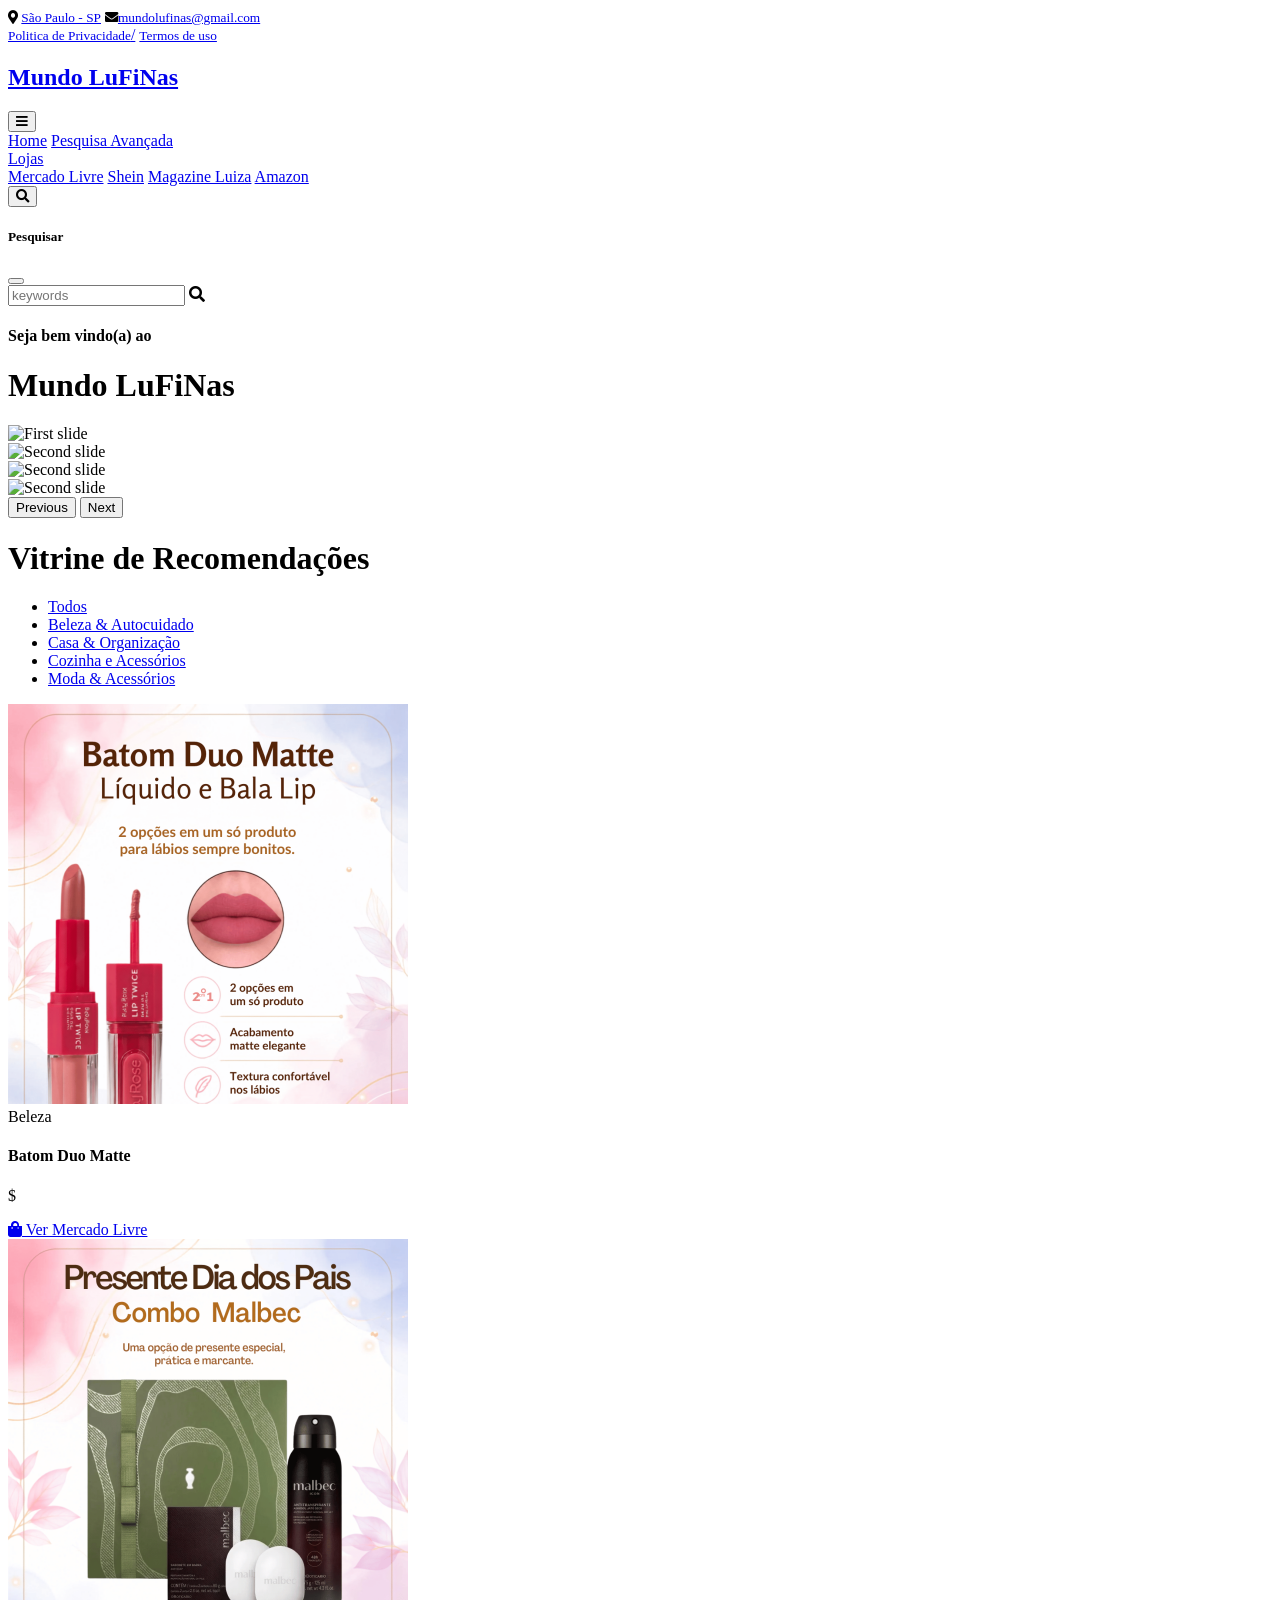
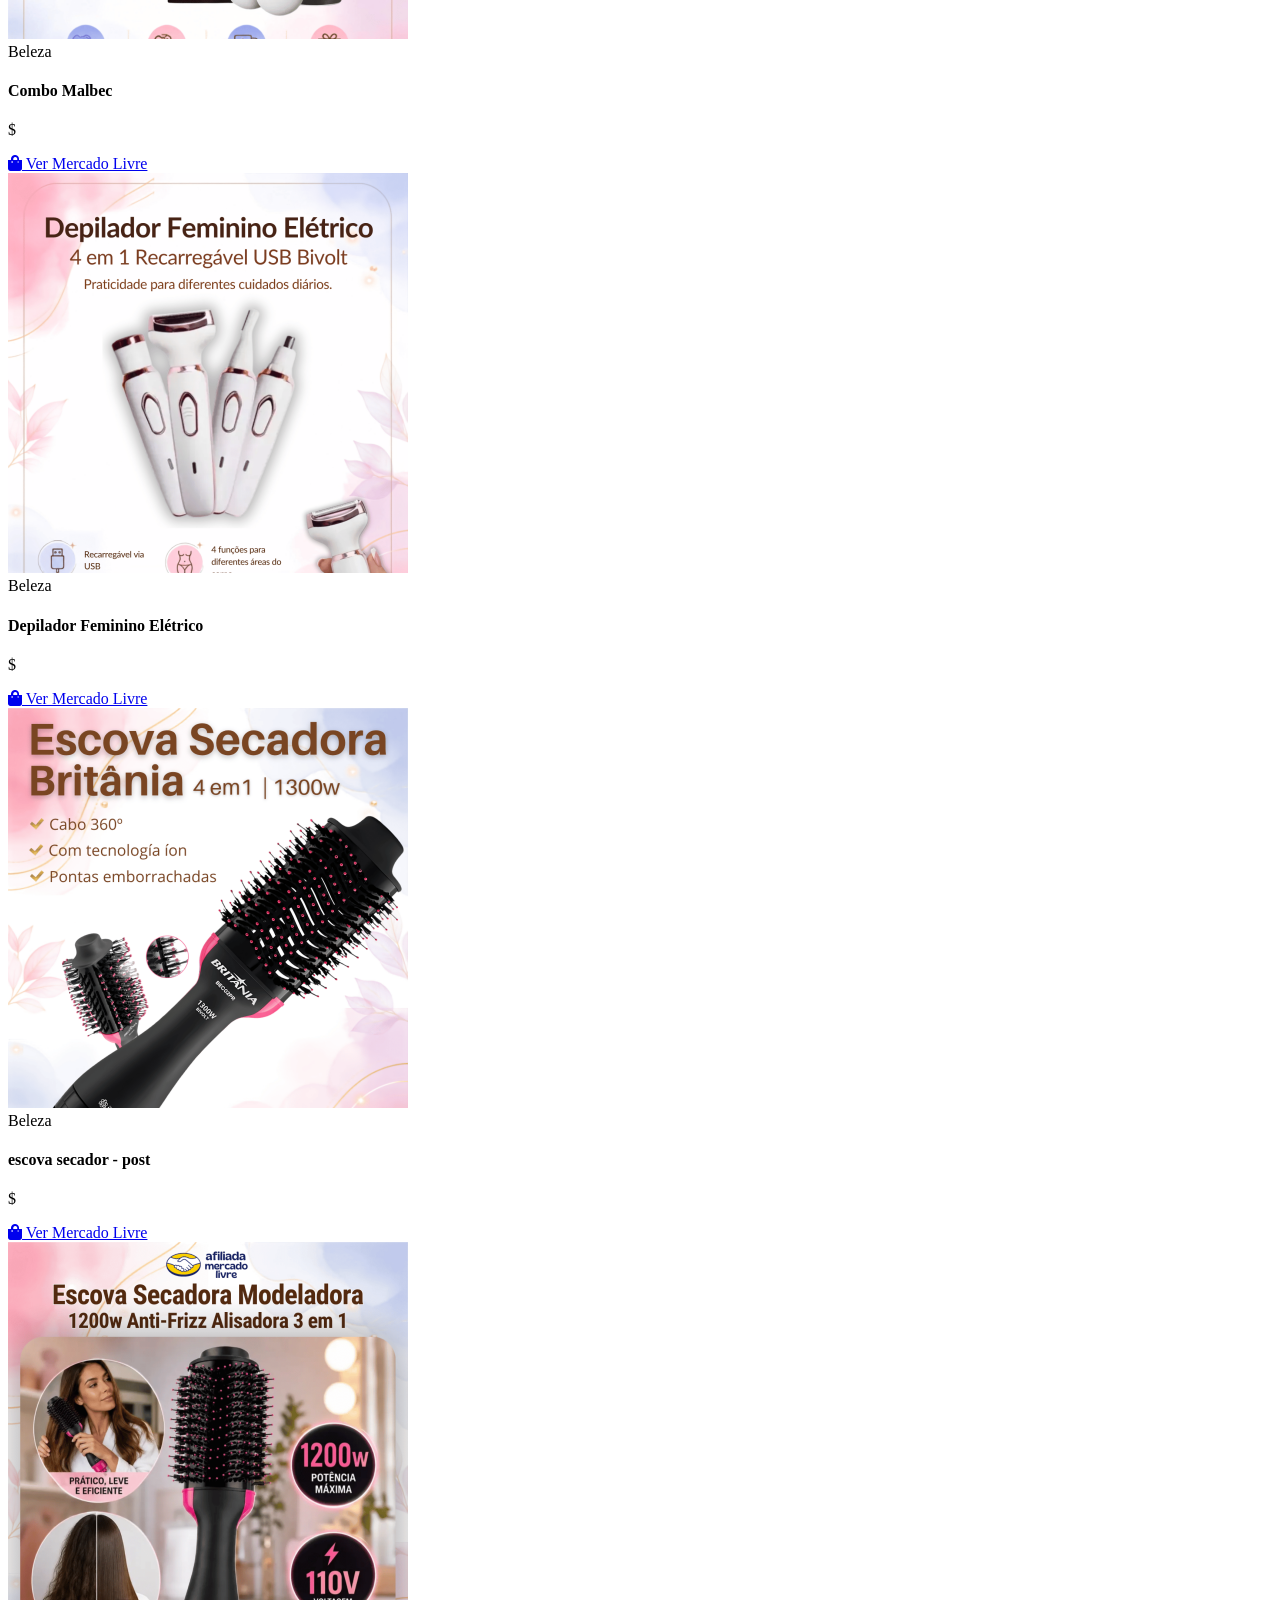
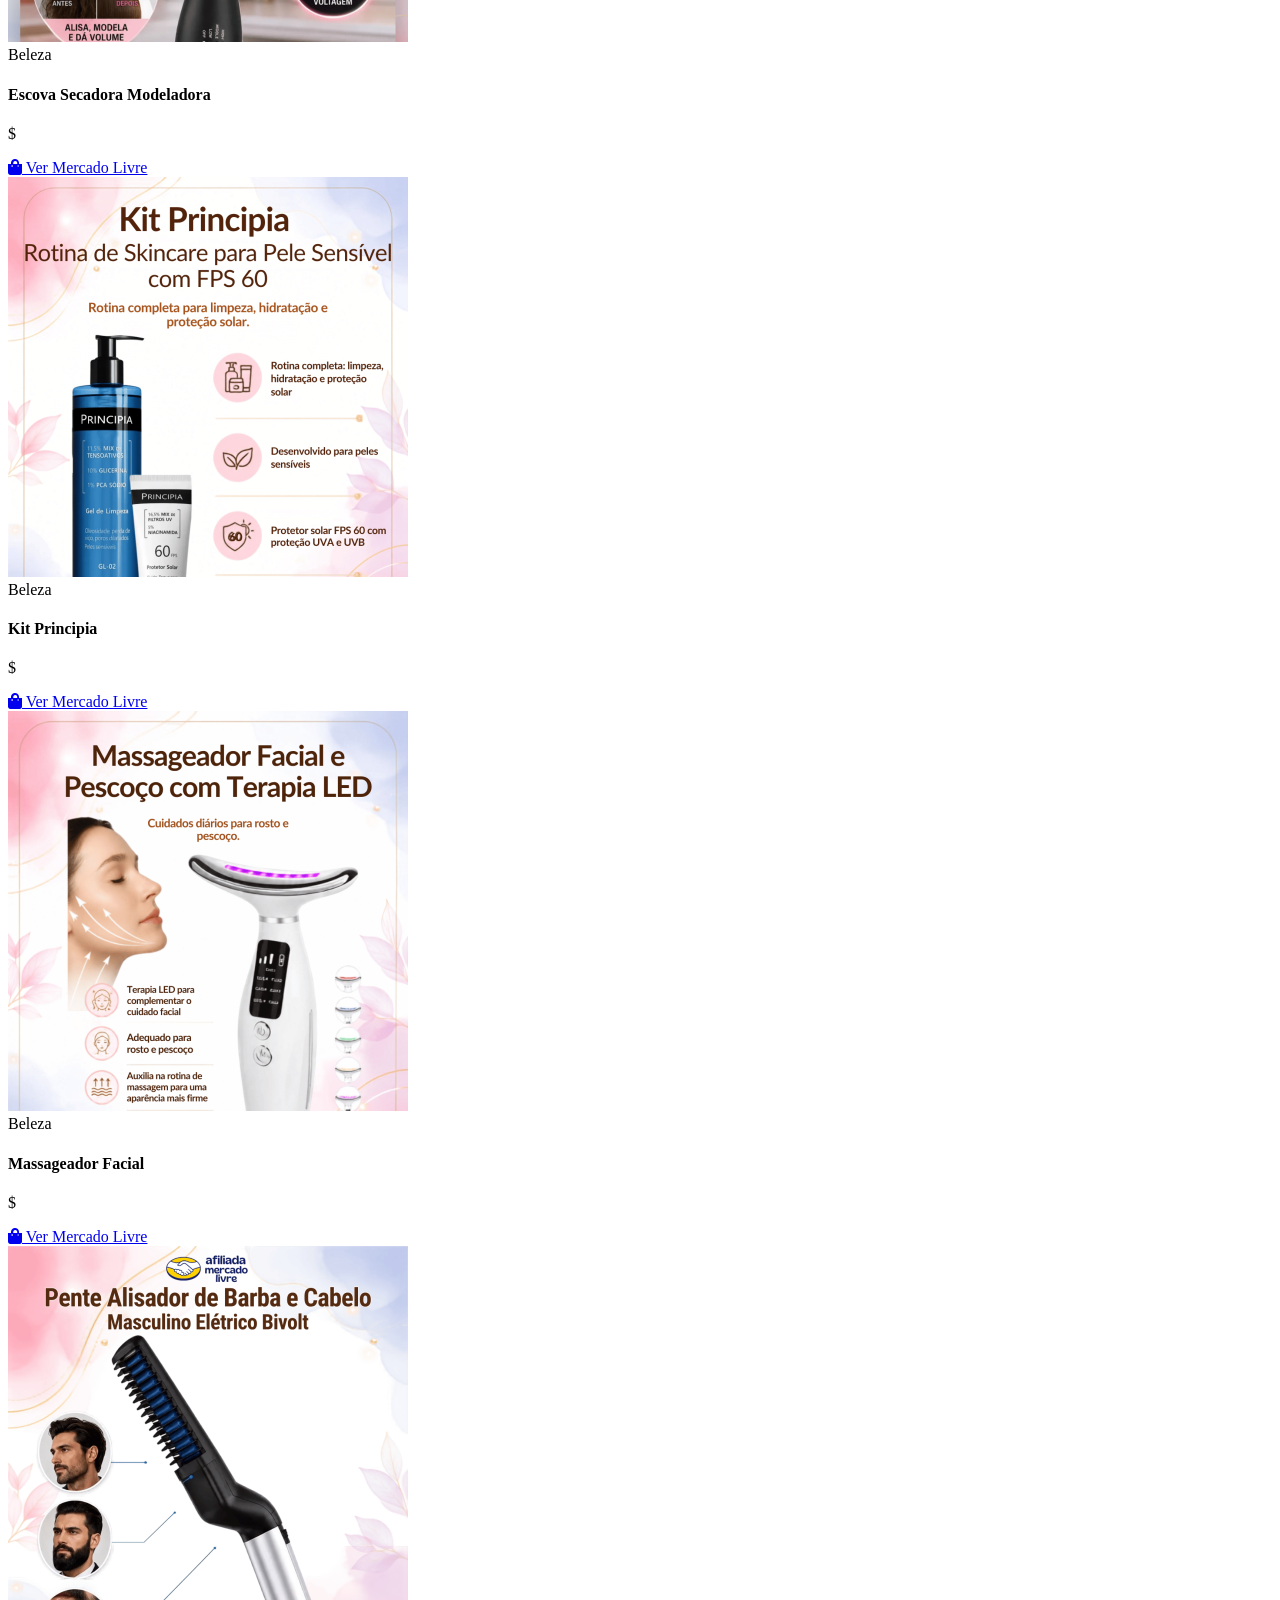
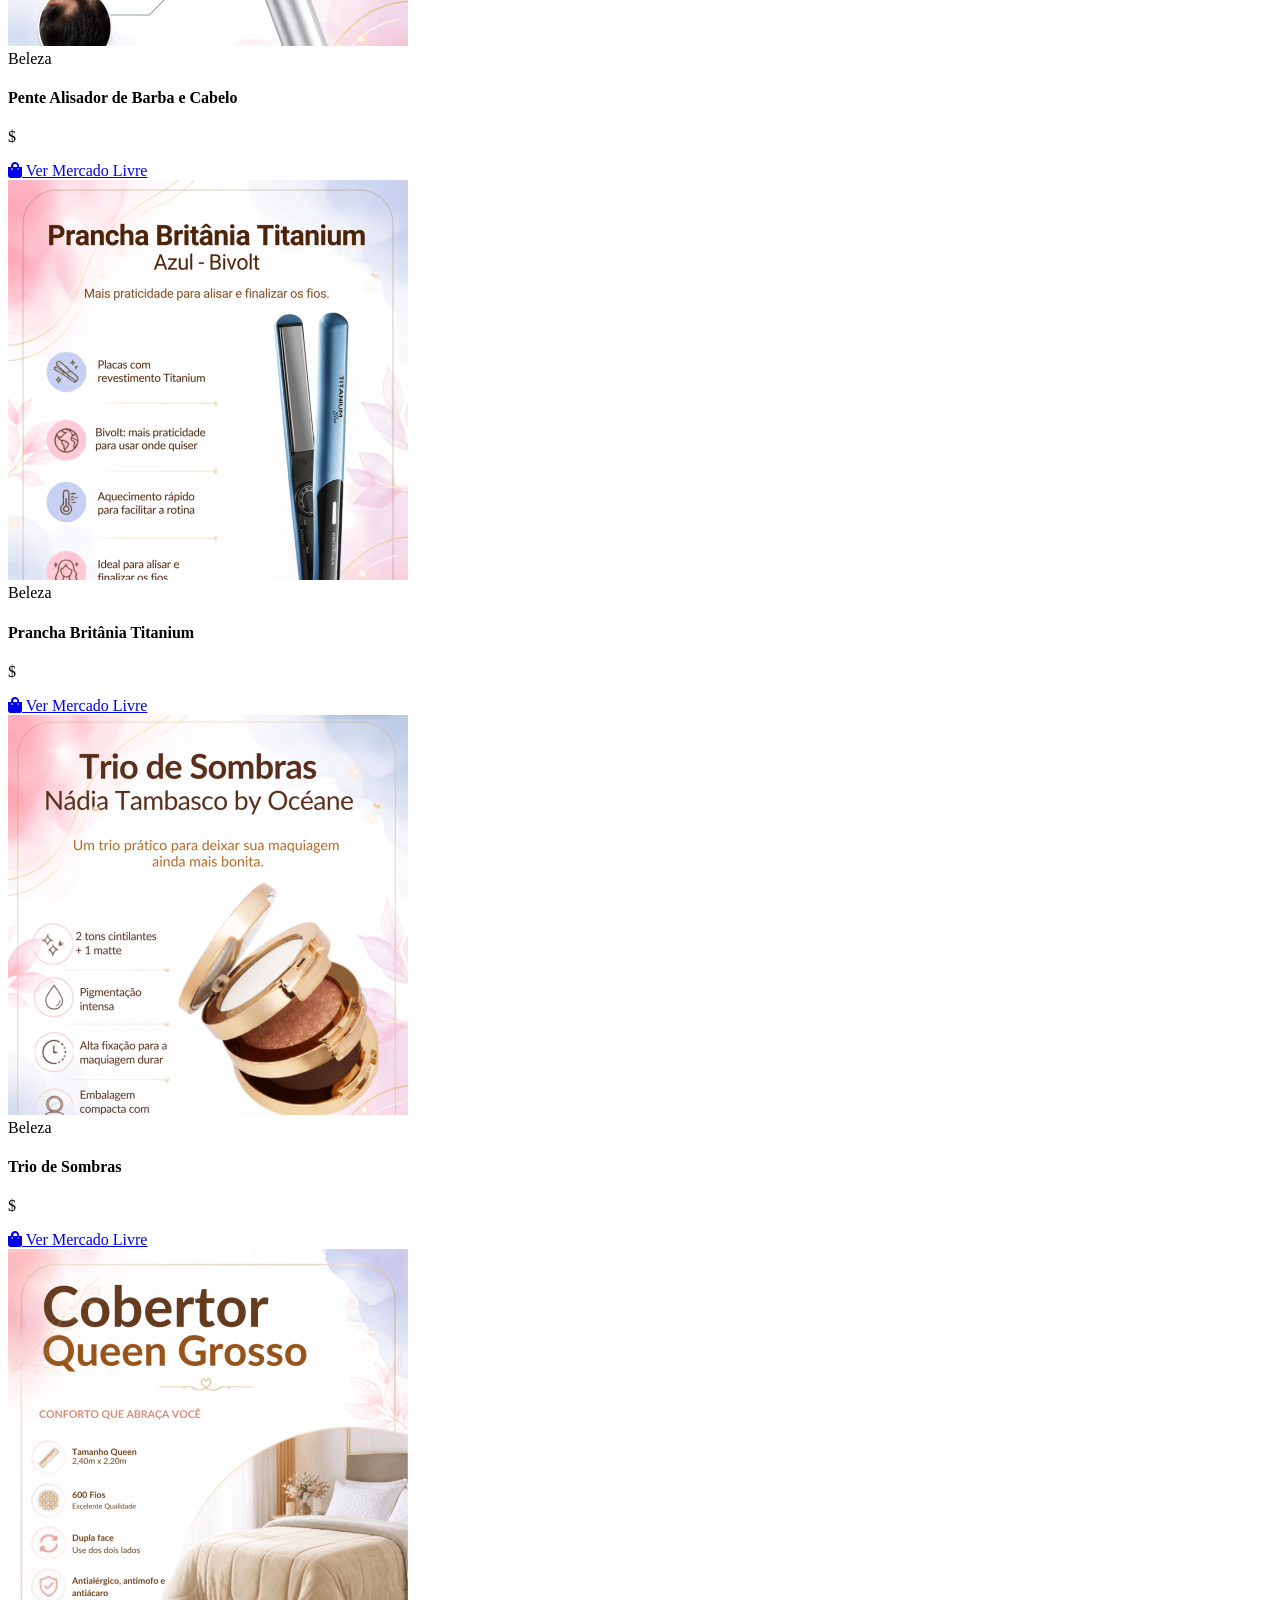
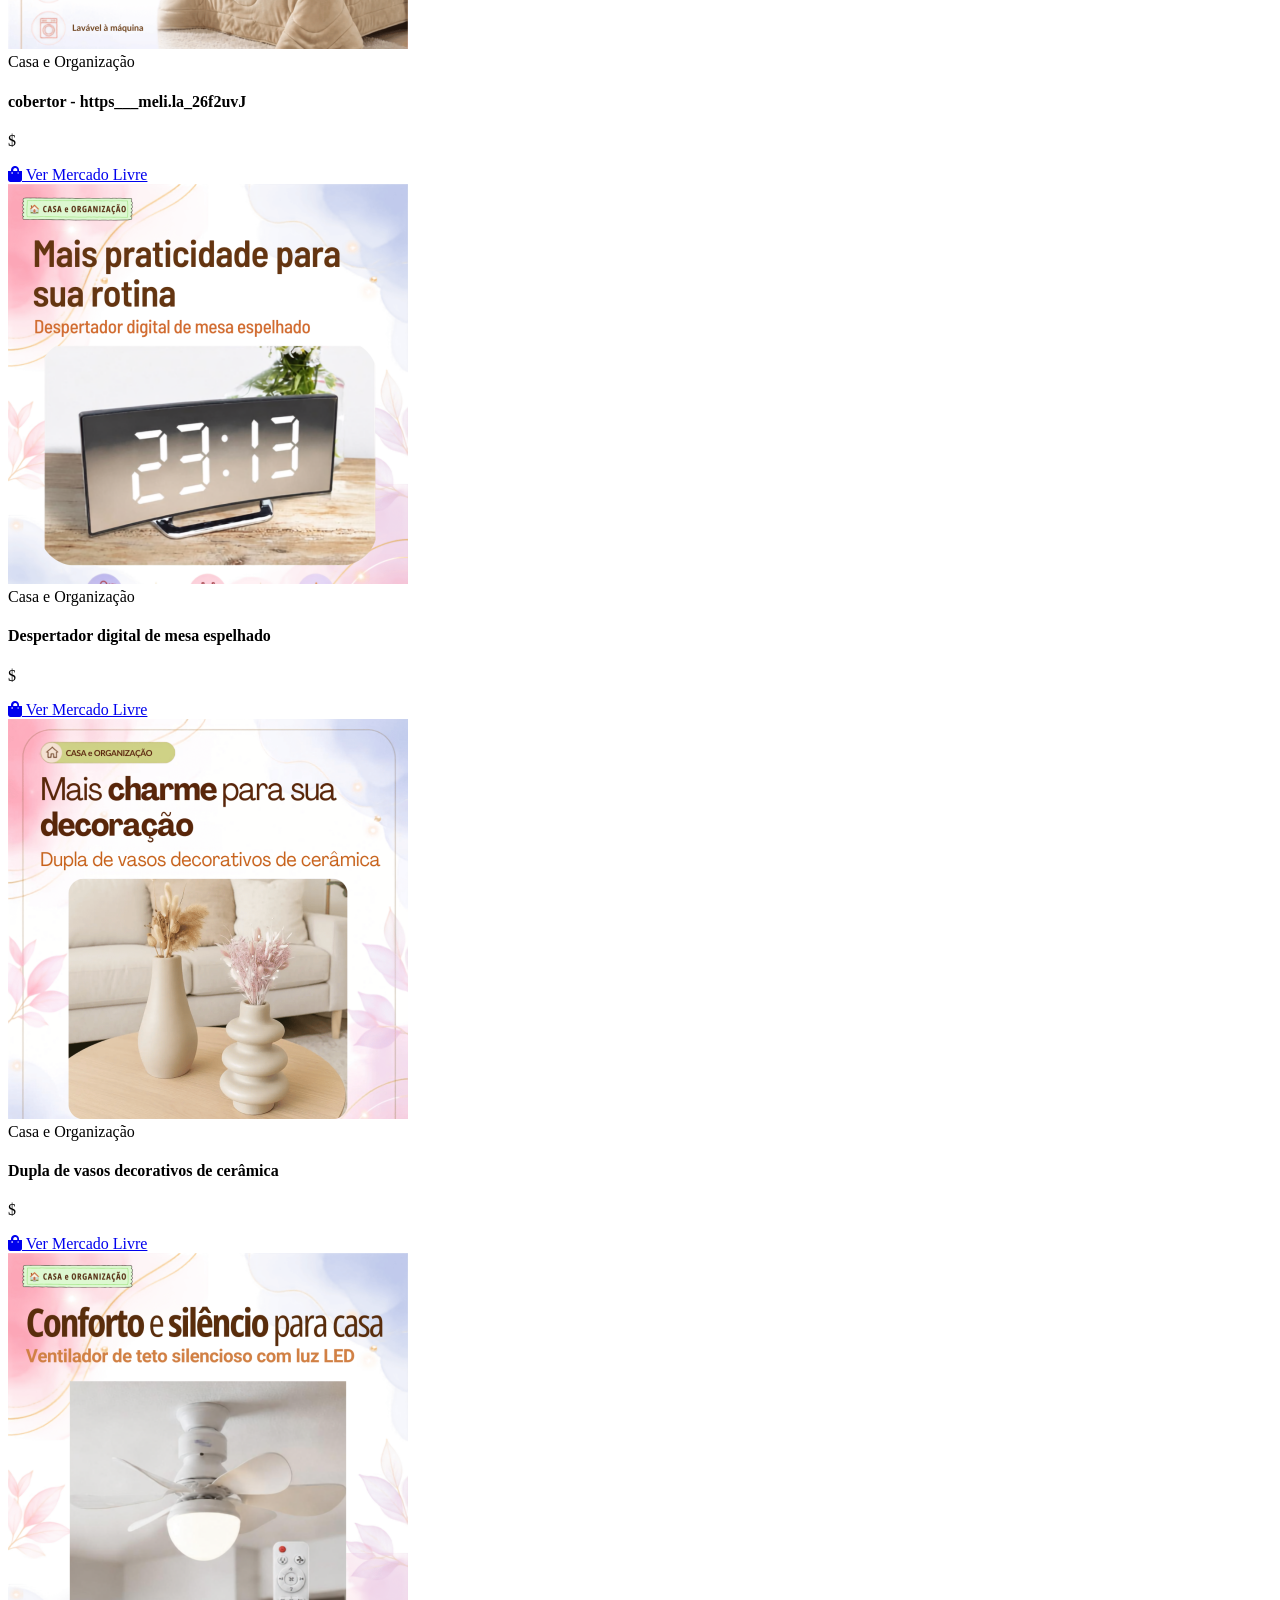
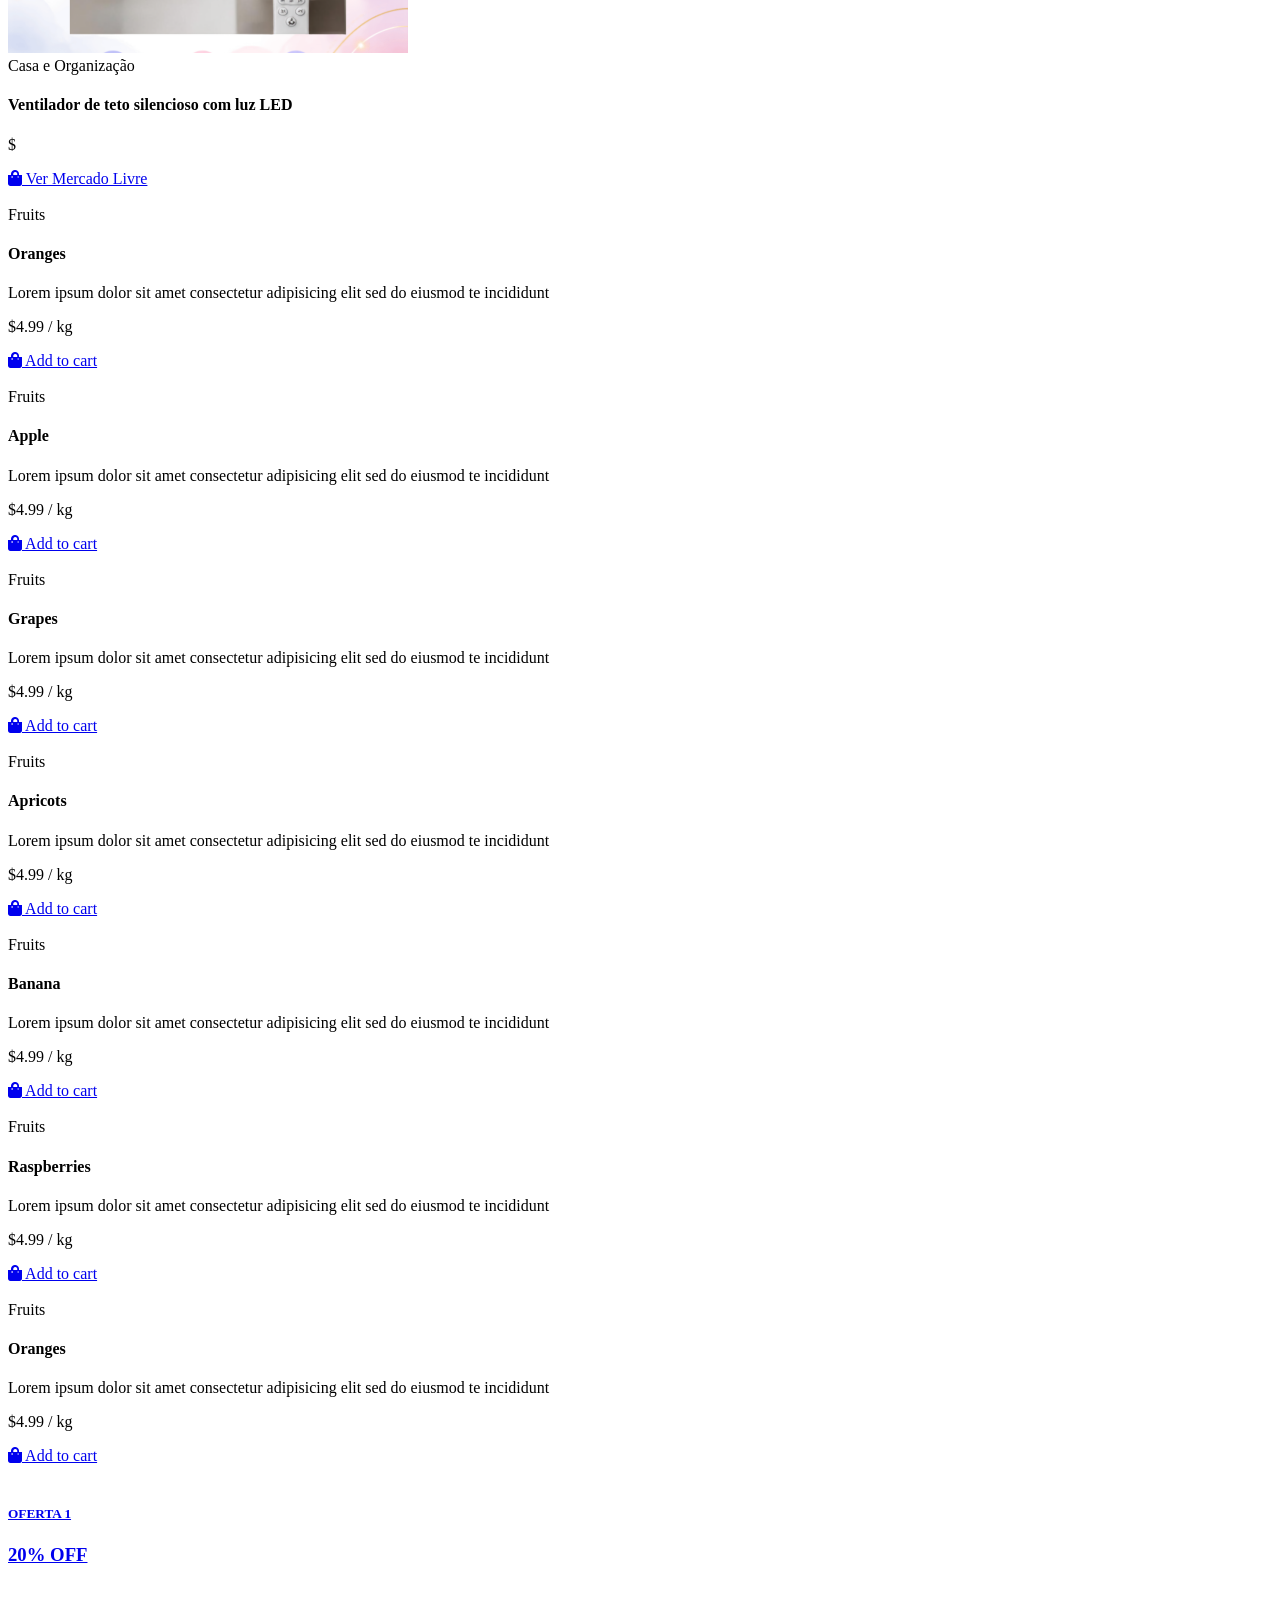
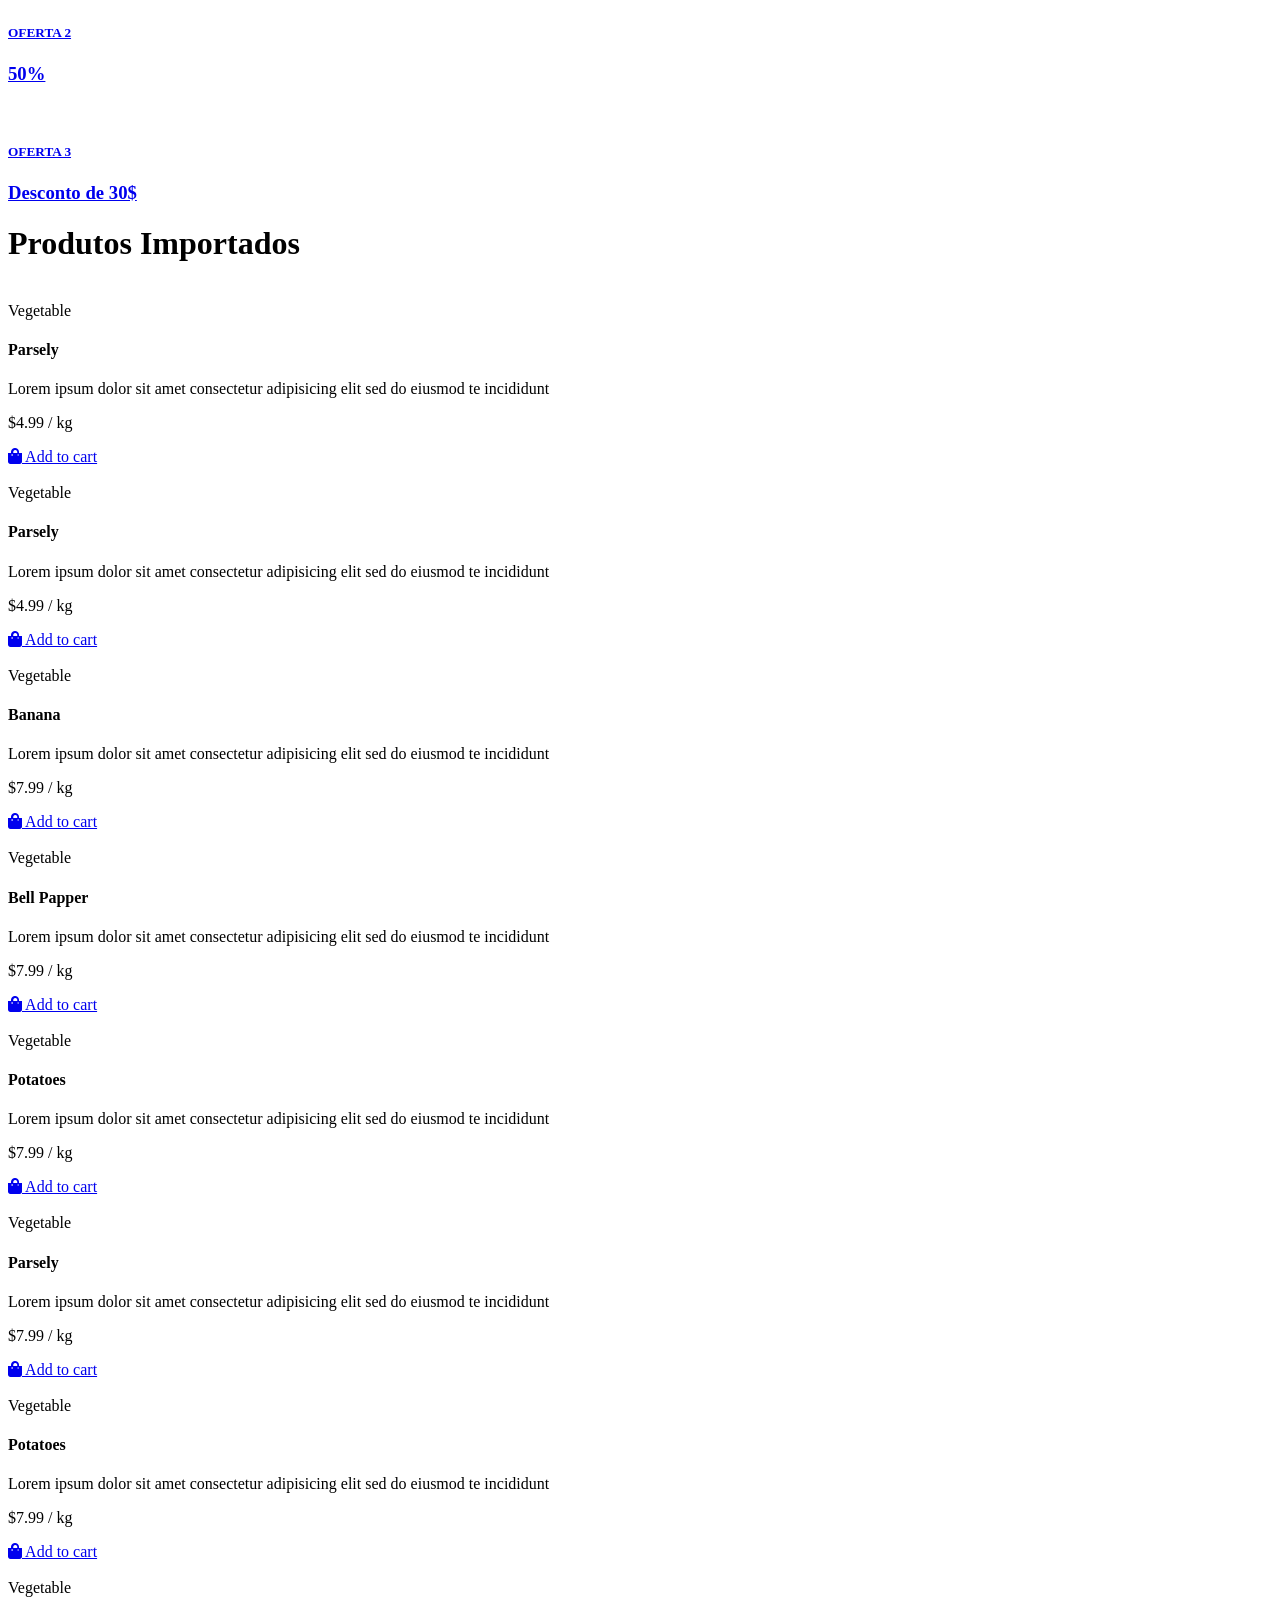
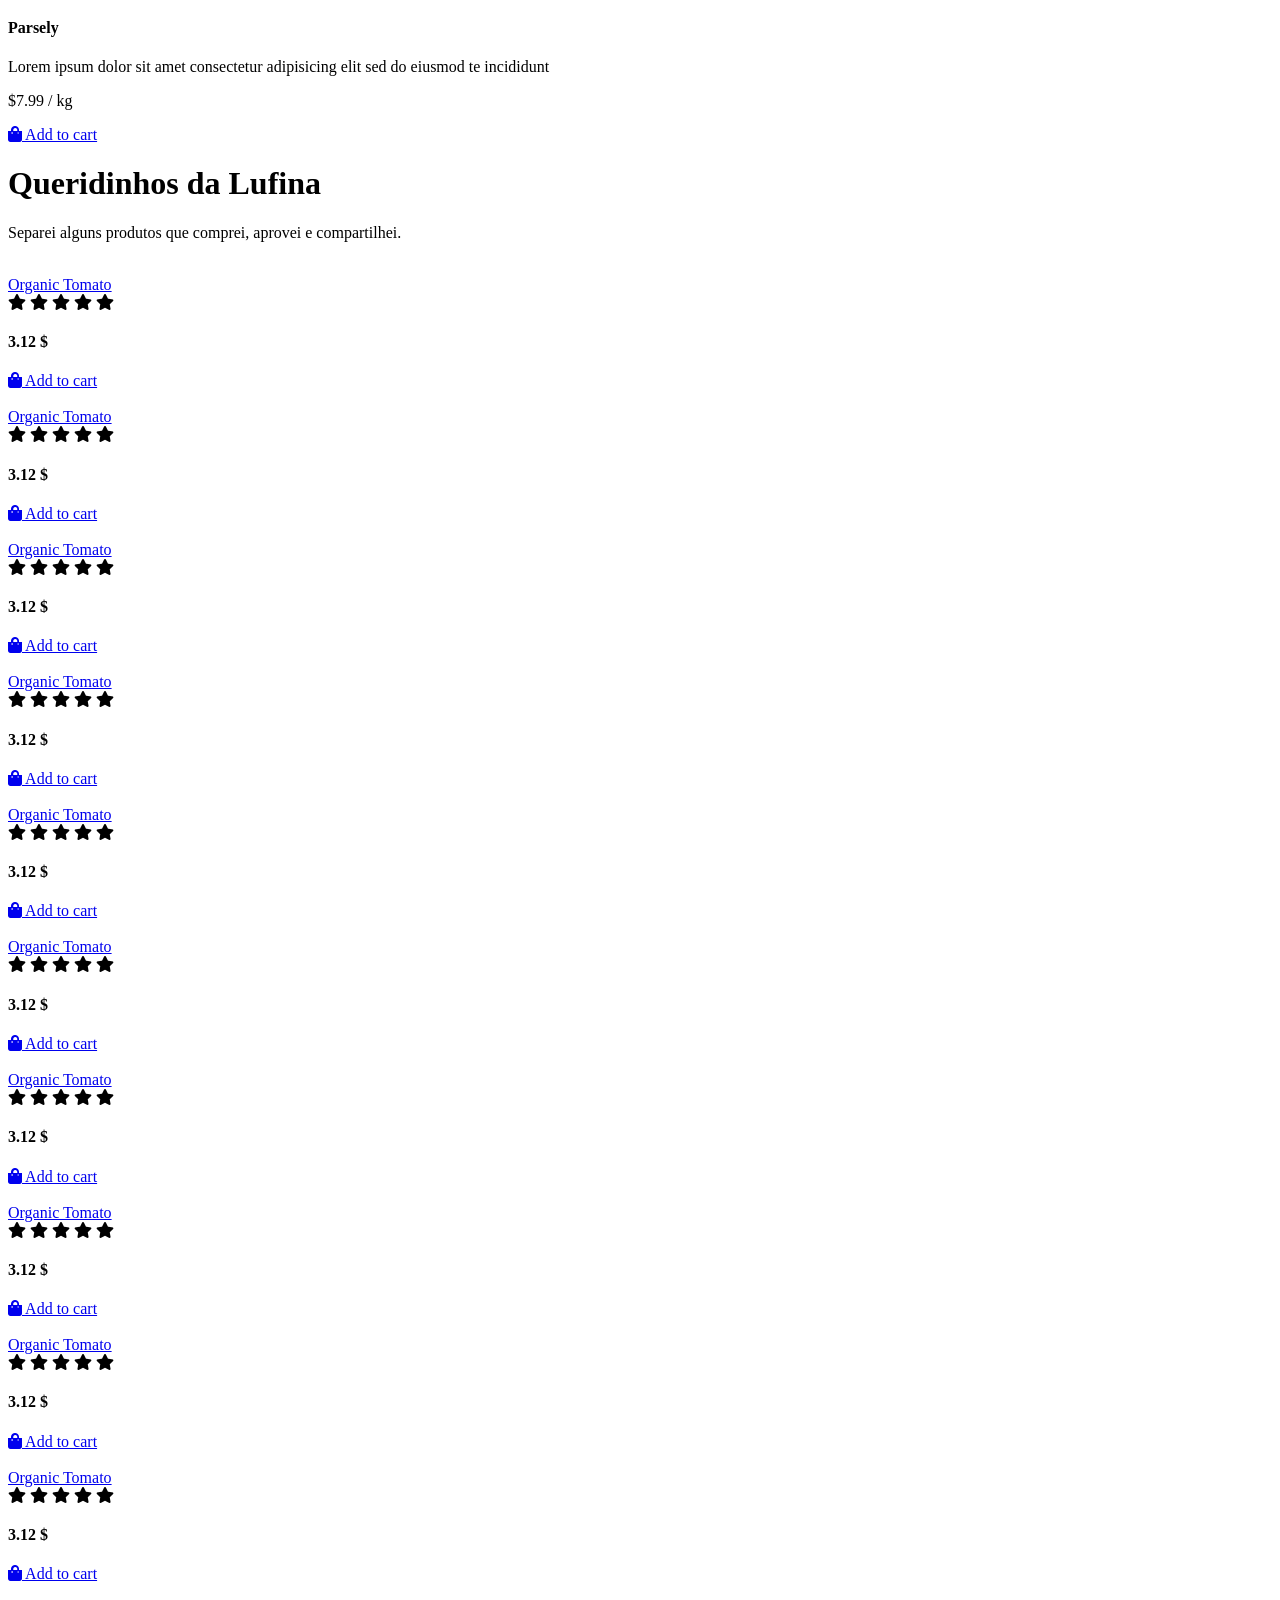
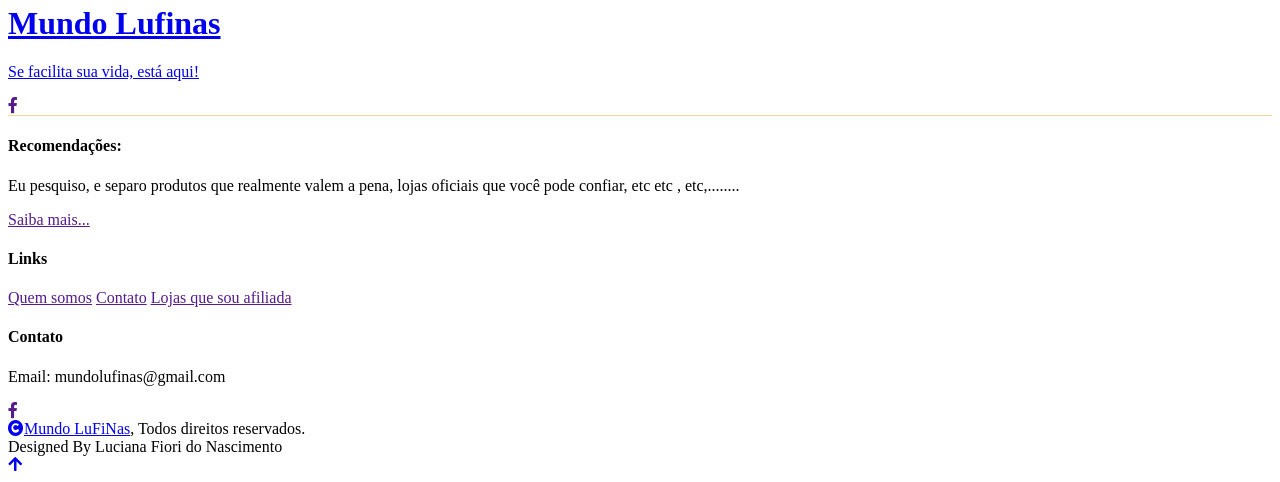
==== index.html @ 2f3dfb62 "Add files via upload" ====
<!DOCTYPE html>
<html lang="en">

    <head>
        <meta charset="utf-8">
        <title>Fruitables - Vegetable Website Template</title>
        <meta content="width=device-width, initial-scale=1.0" name="viewport">
        <meta content="" name="keywords">
        <meta content="" name="description">

        <!-- Google Web Fonts -->
        <link rel="preconnect" href="https://fonts.googleapis.com">
        <link rel="preconnect" href="https://fonts.gstatic.com" crossorigin>
        <link href="https://fonts.googleapis.com/css2?family=Open+Sans:wght@400;600&family=Raleway:wght@600;800&display=swap" rel="stylesheet"> 

        <!-- Icon Font Stylesheet -->
        <link rel="stylesheet" href="https://use.fontawesome.com/releases/v5.15.4/css/all.css"/>
        <link href="https://cdn.jsdelivr.net/npm/bootstrap-icons@1.4.1/font/bootstrap-icons.css" rel="stylesheet">

        <!-- Libraries Stylesheet -->
        <link href="lib/lightbox/css/lightbox.min.css" rel="stylesheet">
        <link href="lib/owlcarousel/assets/owl.carousel.min.css" rel="stylesheet">


        <!-- Customized Bootstrap Stylesheet -->
        <link href="css/bootstrap.min.css" rel="stylesheet">

        <!-- Template Stylesheet -->
        <link href="css/style.css" rel="stylesheet">
    </head>

    <body>

        <!-- Spinner Start -->
        <div id="spinner" class="show w-100 vh-100 bg-white position-fixed translate-middle top-50 start-50  d-flex align-items-center justify-content-center">
            <div class="spinner-grow text-rosa-escuro" role="status"></div>
        </div>
        <!-- Spinner End -->


        <!-- Navbar start -->
        <div class="container-fluid fixed-top">
            <div class="container topbar bg-rosa-principal d-none d-lg-block">
                <div class="d-flex justify-content-between">
                    <div class="top-info ps-2">
                        <small class="me-3"><i class="fas fa-map-marker-alt me-2 text-secondary"></i> <a href="#" class="text-white">São Paulo - SP</a></small>
                        <small class="me-3"><i class="fas fa-envelope me-2 text-secondary"></i><a href="#" class="text-white">mundolufinas@gmail.com</a></small>
                    </div>
                    <div class="top-link pe-2">
                        <a href="#" class="text-white"><small class="text-white mx-2">Politica de Privacidade</small>/</a>
                        <a href="#" class="text-white"><small class="text-white mx-2">Termos de uso</small></a>

                    </div>
                </div>
            </div>
            <div class="container px-0">
                <nav class="navbar navbar-light bg-white navbar-expand-xl">
                    <a href="index.html" class="navbar-brand"><h1 class="text-rosa-escuro display-6">Mundo LuFiNas</h1></a>
                    <button class="navbar-toggler py-2 px-3" type="button" data-bs-toggle="collapse" data-bs-target="#navbarCollapse">
                        <span class="fa fa-bars text-rosa-escuro"></span>
                    </button>
                    <div class="collapse navbar-collapse bg-white" id="navbarCollapse">
                        <div class="navbar-nav mx-auto">
                            <a href="index.html" class="nav-item nav-link active">Home</a>
                            <a href="shop.html" class="nav-item nav-link">Pesquisa Avançada</a>

                            <div class="nav-item dropdown">
                                <a href="#" class="nav-link dropdown-toggle" data-bs-toggle="dropdown">Lojas</a>
                                <div class="dropdown-menu m-0 bg-secondary rounded-0">
                                    <a href="cart.html" class="dropdown-item">Mercado Livre</a>
                                    <a href="chackout.html" class="dropdown-item">Shein</a>
                                    <a href="testimonial.html" class="dropdown-item">Magazine Luiza</a>
                                    <a href="404.html" class="dropdown-item">Amazon</a>
                                </div>
                            </div>

                        </div>
                        <div class="d-flex m-3 me-0">
                            <button class="btn-search btn border border-secondary btn-md-square rounded-circle bg-white me-4" data-bs-toggle="modal" data-bs-target="#searchModal"><i class="fas fa-search text-rosa-escuro"></i></button>
                        </div>
                    </div>
                </nav>
            </div>
        </div>
        <!-- Navbar End -->


        <!-- ------------------------------------------------------------------------------------------- LUPA DE PESQUISA -->
        <div class="modal fade" id="searchModal" tabindex="-1" aria-labelledby="exampleModalLabel" aria-hidden="true">
            <div class="modal-dialog modal-fullscreen">
                <div class="modal-content rounded-0">
                    <div class="modal-header">
                        <h5 class="modal-title" id="exampleModalLabel">Pesquisar</h5>
                        <button type="button" class="btn-close" data-bs-dismiss="modal" aria-label="Close"></button>
                    </div>
                    <div class="modal-body d-flex align-items-center">
                        <div class="input-group w-75 mx-auto d-flex">
                            <input type="search" class="form-control p-3" placeholder="keywords" aria-describedby="search-icon-1">
                            <span id="search-icon-1" class="input-group-text p-3"><i class="fa fa-search"></i></span>
                        </div>
                    </div>
                </div>
            </div>
        </div>
        <!-- Modal Search End -->


        <!--------------------------------------------------------------------------------- BANNER PRINCIPAL -->
        <div class="container-fluid py-5 mb-5 hero-header">
            <div class="container py-5">
                <div class="row g-5 align-items-center">
                    <div class="col-md-12 col-lg-7">
                        <h4 class="mb-3 text-secondary">Seja bem vindo(a) ao</h4>
                        <h1 class="mb-5 display-3 text-rosa-escuro">Mundo LuFiNas</h1>
                    </div>
                    <div class="col-md-12 col-lg-5">
                        <div id="carouselId" class="carousel slide position-relative" data-bs-ride="carousel">
                            <div class="carousel-inner" role="listbox">
                                <div class="carousel-item active rounded">
                                    <img src="img/logoML.png" class="img-fluid w-100 h-100 bg-secondary rounded" alt="First slide">
                                    <!-- <a href="#" class="btn px-4 py-2 text-white rounded">MERCADO LIVRE</a>-->
                                </div>
                                <div class="carousel-item rounded">
                                    <img src="img/logoShein.png" class="img-fluid w-100 h-100 rounded" alt="Second slide">
                                    <!--<a href="#" class="btn px-4 py-2 text-white rounded">SHEIN</a> -->
                                </div>
                                <div class="carousel-item rounded">
                                    <img src="img/logoMagalu.png" class="img-fluid w-100 h-100 rounded" alt="Second slide"> 
                                    <!--<a href="#" class="btn px-4 py-2 text-white rounded">MAGAZINE LUIZA</a> -->
                                </div>
                                <div class="carousel-item rounded">
                                    <img src="img/logoAmazon.png" class="img-fluid w-100 h-100 rounded" alt="Second slide">
                                    <!--<a href="#" class="btn px-4 py-2 text-white rounded">AMAZON</a> -->
                                </div>

                            </div>
                            <button class="carousel-control-prev" type="button" data-bs-target="#carouselId" data-bs-slide="prev">
                                <span class="carousel-control-prev-icon" aria-hidden="true"></span>
                                <span class="visually-hidden">Previous</span>
                            </button>
                            <button class="carousel-control-next" type="button" data-bs-target="#carouselId" data-bs-slide="next">
                                <span class="carousel-control-next-icon" aria-hidden="true"></span>
                                <span class="visually-hidden">Next</span>
                            </button>
                        </div>
                    </div>
                </div>
            </div>
        </div>
        <!-- Hero End -->




        <!------------------------------------------------------------------------------------ PRODUTOS -->
        <div class="container-fluid fruite py-5">
            <div class="container py-5">
                <div class="tab-class text-center">
                    <div class="row g-4">
                        <div class="col-lg-4 text-start">
                            <h1>Vitrine de Recomendações</h1>
                        </div>
                        <div class="col-lg-8 text-end">
                            <ul class="nav nav-pills d-inline-flex text-center mb-5">
                                <li class="nav-item">
                                    <a class="d-flex m-2 py-2 bg-light rounded-pill active" data-bs-toggle="pill" href="#catalogo">
                                        <span class="text-dark" style="width: 130px;">Todos</span>
                                    </a>
                                </li>
                                <li class="nav-item">
                                    <a class="d-flex m-2 py-2 bg-light rounded-pill" data-bs-toggle="pill" href="#beleza">
                                        <span class="text-dark" style="width: 130px;">Beleza & Autocuidado</span>
                                    </a>
                                </li>
                                <li class="nav-item">
                                    <a class="d-flex py-2 m-2 bg-light rounded-pill" data-bs-toggle="pill" href="#casa">
                                        <span class="text-dark" style="width: 130px;">Casa & Organização</span>
                                    </a>
                                </li>

                                <li class="nav-item">
                                    <a class="d-flex m-2 py-2 bg-light rounded-pill" data-bs-toggle="pill" href="#tab-4">
                                        <span class="text-dark" style="width: 130px;">Cozinha e Acessórios</span>
                                    </a>
                                </li>
                                <li class="nav-item">
                                    <a class="d-flex m-2 py-2 bg-light rounded-pill" data-bs-toggle="pill" href="#moda">
                                        <span class="text-dark" style="width: 130px;">Moda & Acessórios</span>
                                    </a>
                                </li>
                            </ul>
                        </div>
                    </div>

<!----------------------------------------------------------------------------------------------------------    LISTA DE PRODUTOS -->                    
                    <div class="tab-content">
                        <div id="catalogo" class="tab-pane fade show p-0 active">
                            
                                <div id="catalogo"> </div> 
                            
                        </div>


                        <div id="beleza" class="tab-pane fade show p-0">
                            <div class="row g-4">

                                    <div id="catalogo-beleza"> </div> 
                                

                            </div>
                        </div>

                        <div id="casa" class="tab-pane fade show p-0">
                            <div class="row g-4">

                                    <div id="catalogo-casa"> </div> 
                                

                            </div>
                        </div>


                        <div id="tab-3" class="tab-pane fade show p-0">
                            <div class="row g-4">
                                <div class="col-lg-12">
                                    <div class="row g-4">
                                        <div class="col-md-6 col-lg-4 col-xl-3">
                                            <div class="rounded position-relative fruite-item">
                                                <div class="fruite-img">
                                                    <img src="img/fruite-item-1.jpg" class="img-fluid w-100 rounded-top" alt="">
                                                </div>
                                                <div class="text-white bg-secondary px-3 py-1 rounded position-absolute" style="top: 10px; left: 10px;">Fruits</div>
                                                <div class="p-4 border border-secondary border-top-0 rounded-bottom">
                                                    <h4>Oranges</h4>
                                                    <p>Lorem ipsum dolor sit amet consectetur adipisicing elit sed do eiusmod te incididunt</p>
                                                    <div class="d-flex justify-content-between flex-lg-wrap">
                                                        <p class="text-dark fs-5 fw-bold mb-0">$4.99 / kg</p>
                                                        <a href="#" class="btn border border-secondary rounded-pill px-3 text-rosa-escuro"><i class="fa fa-shopping-bag me-2 text-rosa-escuro"></i> Add to cart</a>
                                                    </div>
                                                </div>
                                            </div>
                                        </div>
                                        <div class="col-md-6 col-lg-4 col-xl-3">
                                            <div class="rounded position-relative fruite-item">
                                                <div class="fruite-img">
                                                    <img src="img/fruite-item-6.jpg" class="img-fluid w-100 rounded-top" alt="">
                                                </div>
                                                <div class="text-white bg-secondary px-3 py-1 rounded position-absolute" style="top: 10px; left: 10px;">Fruits</div>
                                                <div class="p-4 border border-secondary border-top-0 rounded-bottom">
                                                    <h4>Apple</h4>
                                                    <p>Lorem ipsum dolor sit amet consectetur adipisicing elit sed do eiusmod te incididunt</p>
                                                    <div class="d-flex justify-content-between flex-lg-wrap">
                                                        <p class="text-dark fs-5 fw-bold mb-0">$4.99 / kg</p>
                                                        <a href="#" class="btn border border-secondary rounded-pill px-3 text-rosa-escuro"><i class="fa fa-shopping-bag me-2 text-rosa-escuro"></i> Add to cart</a>
                                                    </div>
                                                </div>
                                            </div>
                                        </div>
                                    </div>
                                </div>
                            </div>
                        </div>
                        
                        <div id="tab-4" class="tab-pane fade show p-0">
                            <div class="row g-4">
                                <div class="col-lg-12">
                                    <div class="row g-4">
                                        <div class="col-md-6 col-lg-4 col-xl-3">
                                            <div class="rounded position-relative fruite-item">
                                                <div class="fruite-img">
                                                    <img src="img/fruite-item-5.jpg" class="img-fluid w-100 rounded-top" alt="">
                                                </div>
                                                <div class="text-white bg-secondary px-3 py-1 rounded position-absolute" style="top: 10px; left: 10px;">Fruits</div>
                                                <div class="p-4 border border-secondary border-top-0 rounded-bottom">
                                                    <h4>Grapes</h4>
                                                    <p>Lorem ipsum dolor sit amet consectetur adipisicing elit sed do eiusmod te incididunt</p>
                                                    <div class="d-flex justify-content-between flex-lg-wrap">
                                                        <p class="text-dark fs-5 fw-bold mb-0">$4.99 / kg</p>
                                                        <a href="#" class="btn border border-secondary rounded-pill px-3 text-rosa-escuro"><i class="fa fa-shopping-bag me-2 text-rosa-escuro"></i> Add to cart</a>
                                                    </div>
                                                </div>
                                            </div>
                                        </div>
                                        <div class="col-md-6 col-lg-4 col-xl-3">
                                            <div class="rounded position-relative fruite-item">
                                                <div class="fruite-img">
                                                    <img src="img/fruite-item-4.jpg" class="img-fluid w-100 rounded-top" alt="">
                                                </div>
                                                <div class="text-white bg-secondary px-3 py-1 rounded position-absolute" style="top: 10px; left: 10px;">Fruits</div>
                                                <div class="p-4 border border-secondary border-top-0 rounded-bottom">
                                                    <h4>Apricots</h4>
                                                    <p>Lorem ipsum dolor sit amet consectetur adipisicing elit sed do eiusmod te incididunt</p>
                                                    <div class="d-flex justify-content-between flex-lg-wrap">
                                                        <p class="text-dark fs-5 fw-bold mb-0">$4.99 / kg</p>
                                                        <a href="#" class="btn border border-secondary rounded-pill px-3 text-rosa-escuro"><i class="fa fa-shopping-bag me-2 text-rosa-escuro"></i> Add to cart</a>
                                                    </div>
                                                </div>
                                            </div>
                                        </div>
                                    </div>
                                </div>
                            </div>
                        </div>
                        <div id="tab-5" class="tab-pane fade show p-0">
                            <div class="row g-4">
                                <div class="col-lg-12">
                                    <div class="row g-4">
                                        <div class="col-md-6 col-lg-4 col-xl-3">
                                            <div class="rounded position-relative fruite-item">
                                                <div class="fruite-img">
                                                    <img src="img/fruite-item-3.jpg" class="img-fluid w-100 rounded-top" alt="">
                                                </div>
                                                <div class="text-white bg-secondary px-3 py-1 rounded position-absolute" style="top: 10px; left: 10px;">Fruits</div>
                                                <div class="p-4 border border-secondary border-top-0 rounded-bottom">
                                                    <h4>Banana</h4>
                                                    <p>Lorem ipsum dolor sit amet consectetur adipisicing elit sed do eiusmod te incididunt</p>
                                                    <div class="d-flex justify-content-between flex-lg-wrap">
                                                        <p class="text-dark fs-5 fw-bold mb-0">$4.99 / kg</p>
                                                        <a href="#" class="btn border border-secondary rounded-pill px-3 text-rosa-escuro"><i class="fa fa-shopping-bag me-2 text-rosa-escuro"></i> Add to cart</a>
                                                    </div>
                                                </div>
                                            </div>
                                        </div>
                                        <div class="col-md-6 col-lg-4 col-xl-3">
                                            <div class="rounded position-relative fruite-item">
                                                <div class="fruite-img">
                                                    <img src="img/fruite-item-2.jpg" class="img-fluid w-100 rounded-top" alt="">
                                                </div>
                                                <div class="text-white bg-secondary px-3 py-1 rounded position-absolute" style="top: 10px; left: 10px;">Fruits</div>
                                                <div class="p-4 border border-secondary border-top-0 rounded-bottom">
                                                    <h4>Raspberries</h4>
                                                    <p>Lorem ipsum dolor sit amet consectetur adipisicing elit sed do eiusmod te incididunt</p>
                                                    <div class="d-flex justify-content-between flex-lg-wrap">
                                                        <p class="text-dark fs-5 fw-bold mb-0">$4.99 / kg</p>
                                                        <a href="#" class="btn border border-secondary rounded-pill px-3 text-rosa-escuro"><i class="fa fa-shopping-bag me-2 text-rosa-escuro"></i> Add to cart</a>
                                                    </div>
                                                </div>
                                            </div>
                                        </div>
                                        <div class="col-md-6 col-lg-4 col-xl-3">
                                            <div class="rounded position-relative fruite-item">
                                                <div class="fruite-img">
                                                    <img src="img/fruite-item-1.jpg" class="img-fluid w-100 rounded-top" alt="">
                                                </div>
                                                <div class="text-white bg-secondary px-3 py-1 rounded position-absolute" style="top: 10px; left: 10px;">Fruits</div>
                                                <div class="p-4 border border-secondary border-top-0 rounded-bottom">
                                                    <h4>Oranges</h4>
                                                    <p>Lorem ipsum dolor sit amet consectetur adipisicing elit sed do eiusmod te incididunt</p>
                                                    <div class="d-flex justify-content-between flex-lg-wrap">
                                                        <p class="text-dark fs-5 fw-bold mb-0">$4.99 / kg</p>
                                                        <a href="#" class="btn border border-secondary rounded-pill px-3 text-rosa-escuro"><i class="fa fa-shopping-bag me-2 text-rosa-escuro"></i> Add to cart</a>
                                                    </div>
                                                </div>
                                            </div>
                                        </div>
                                    </div>
                                </div>
                            </div>
                        </div>
                    </div>
                </div>      
            </div>
        </div>
        <!-- Fruits Shop End-->


        <!----------------------------------------------------------------------------------- PROMOÇÕES IMPERDÍVEIS  -->
        <div class="container-fluid service py-5">
            <div class="container py-5">
                <div class="row g-4 justify-content-center">
                    <div class="col-md-6 col-lg-4">
                        <a href="#">
                            <div class="service-item bg-secondary rounded border border-secondary">
                                <img src="img/featur-1.jpg" class="img-fluid rounded-top w-100" alt="">
                                <div class="px-4 rounded-bottom">
                                    <div class="service-content bg-rosa-principal text-center p-4 rounded">
                                        <h5 class="text-white">OFERTA 1</h5>
                                        <h3 class="mb-0">20% OFF</h3>
                                    </div>
                                </div>
                            </div>
                        </a>
                    </div>
                    <div class="col-md-6 col-lg-4">
                        <a href="#">
                            <div class="service-item bg-dark rounded border border-dark">
                                <img src="img/featur-2.jpg" class="img-fluid rounded-top w-100" alt="">
                                <div class="px-4 rounded-bottom">
                                    <div class="service-content bg-light text-center p-4 rounded">
                                        <h5 class="text-rosa-escuro">OFERTA 2</h5>
                                        <h3 class="mb-0">50%</h3>
                                    </div>
                                </div>
                            </div>
                        </a>
                    </div>
                    <div class="col-md-6 col-lg-4">
                        <a href="#">
                            <div class="service-item bg-rosa-principal rounded border border-primary">
                                <img src="img/featur-3.jpg" class="img-fluid rounded-top w-100" alt="">
                                <div class="px-4 rounded-bottom">
                                    <div class="service-content bg-secondary text-center p-4 rounded">
                                        <h5 class="text-white">OFERTA 3</h5>
                                        <h3 class="mb-0">Desconto de 30$</h3>
                                    </div>
                                </div>
                            </div>
                        </a>
                    </div>
                </div>
            </div>
        </div>
        <!-- Featurs End -->


        <!----------------------------------------------------------------------------------- PRODUTOS IMPORTADOS - INTERNACIONAIS -->
        <div class="container-fluid vesitable py-5">
            <div class="container py-5">
                <h1 class="mb-0">Produtos Importados</h1>
                <div class="owl-carousel vegetable-carousel justify-content-center">
                    <div class="border border-primary rounded position-relative vesitable-item">
                        <div class="vesitable-img">
                            <img src="img/vegetable-item-6.jpg" class="img-fluid w-100 rounded-top" alt="">
                        </div>
                        <div class="text-white bg-rosa-principal px-3 py-1 rounded position-absolute" style="top: 10px; right: 10px;">Vegetable</div>
                        <div class="p-4 rounded-bottom">
                            <h4>Parsely</h4>
                            <p>Lorem ipsum dolor sit amet consectetur adipisicing elit sed do eiusmod te incididunt</p>
                            <div class="d-flex justify-content-between flex-lg-wrap">
                                <p class="text-dark fs-5 fw-bold mb-0">$4.99 / kg</p>
                                <a href="#" class="btn border border-secondary rounded-pill px-3 text-rosa-escuro"><i class="fa fa-shopping-bag me-2 text-rosa-escuro"></i> Add to cart</a>
                            </div>
                        </div>
                    </div>
                    <div class="border border-primary rounded position-relative vesitable-item">
                        <div class="vesitable-img">
                            <img src="img/vegetable-item-1.jpg" class="img-fluid w-100 rounded-top" alt="">
                        </div>
                        <div class="text-white bg-rosa-principal px-3 py-1 rounded position-absolute" style="top: 10px; right: 10px;">Vegetable</div>
                        <div class="p-4 rounded-bottom">
                            <h4>Parsely</h4>
                            <p>Lorem ipsum dolor sit amet consectetur adipisicing elit sed do eiusmod te incididunt</p>
                            <div class="d-flex justify-content-between flex-lg-wrap">
                                <p class="text-dark fs-5 fw-bold mb-0">$4.99 / kg</p>
                                <a href="#" class="btn border border-secondary rounded-pill px-3 text-rosa-escuro"><i class="fa fa-shopping-bag me-2 text-rosa-escuro"></i> Add to cart</a>
                            </div>
                        </div>
                    </div>
                    <div class="border border-primary rounded position-relative vesitable-item">
                        <div class="vesitable-img">
                            <img src="img/vegetable-item-3.png" class="img-fluid w-100 rounded-top bg-light" alt="">
                        </div>
                        <div class="text-white bg-rosa-principal px-3 py-1 rounded position-absolute" style="top: 10px; right: 10px;">Vegetable</div>
                        <div class="p-4 rounded-bottom">
                            <h4>Banana</h4>
                            <p>Lorem ipsum dolor sit amet consectetur adipisicing elit sed do eiusmod te incididunt</p>
                            <div class="d-flex justify-content-between flex-lg-wrap">
                                <p class="text-dark fs-5 fw-bold mb-0">$7.99 / kg</p>
                                <a href="#" class="btn border border-secondary rounded-pill px-3 text-rosa-escuro"><i class="fa fa-shopping-bag me-2 text-rosa-escuro"></i> Add to cart</a>
                            </div>
                        </div>
                    </div>
                    <div class="border border-primary rounded position-relative vesitable-item">
                        <div class="vesitable-img">
                            <img src="img/vegetable-item-4.jpg" class="img-fluid w-100 rounded-top" alt="">
                        </div>
                        <div class="text-white bg-rosa-principal px-3 py-1 rounded position-absolute" style="top: 10px; right: 10px;">Vegetable</div>
                        <div class="p-4 rounded-bottom">
                            <h4>Bell Papper</h4>
                            <p>Lorem ipsum dolor sit amet consectetur adipisicing elit sed do eiusmod te incididunt</p>
                            <div class="d-flex justify-content-between flex-lg-wrap">
                                <p class="text-dark fs-5 fw-bold mb-0">$7.99 / kg</p>
                                <a href="#" class="btn border border-secondary rounded-pill px-3 text-rosa-escuro"><i class="fa fa-shopping-bag me-2 text-rosa-escuro"></i> Add to cart</a>
                            </div>
                        </div>
                    </div>
                    <div class="border border-primary rounded position-relative vesitable-item">
                        <div class="vesitable-img">
                            <img src="img/vegetable-item-5.jpg" class="img-fluid w-100 rounded-top" alt="">
                        </div>
                        <div class="text-white bg-rosa-principal px-3 py-1 rounded position-absolute" style="top: 10px; right: 10px;">Vegetable</div>
                        <div class="p-4 rounded-bottom">
                            <h4>Potatoes</h4>
                            <p>Lorem ipsum dolor sit amet consectetur adipisicing elit sed do eiusmod te incididunt</p>
                            <div class="d-flex justify-content-between flex-lg-wrap">
                                <p class="text-dark fs-5 fw-bold mb-0">$7.99 / kg</p>
                                <a href="#" class="btn border border-secondary rounded-pill px-3 text-rosa-escuro"><i class="fa fa-shopping-bag me-2 text-rosa-escuro"></i> Add to cart</a>
                            </div>
                        </div>
                    </div>
                    <div class="border border-primary rounded position-relative vesitable-item">
                        <div class="vesitable-img">
                            <img src="img/vegetable-item-6.jpg" class="img-fluid w-100 rounded-top" alt="">
                        </div>
                        <div class="text-white bg-rosa-principal px-3 py-1 rounded position-absolute" style="top: 10px; right: 10px;">Vegetable</div>
                        <div class="p-4 rounded-bottom">
                            <h4>Parsely</h4>
                            <p>Lorem ipsum dolor sit amet consectetur adipisicing elit sed do eiusmod te incididunt</p>
                            <div class="d-flex justify-content-between flex-lg-wrap">
                                <p class="text-dark fs-5 fw-bold mb-0">$7.99 / kg</p>
                                <a href="#" class="btn border border-secondary rounded-pill px-3 text-rosa-escuro"><i class="fa fa-shopping-bag me-2 text-rosa-escuro"></i> Add to cart</a>
                            </div>
                        </div>
                    </div>
                    <div class="border border-primary rounded position-relative vesitable-item">
                        <div class="vesitable-img">
                            <img src="img/vegetable-item-5.jpg" class="img-fluid w-100 rounded-top" alt="">
                        </div>
                        <div class="text-white bg-rosa-principal px-3 py-1 rounded position-absolute" style="top: 10px; right: 10px;">Vegetable</div>
                        <div class="p-4 rounded-bottom">
                            <h4>Potatoes</h4>
                            <p>Lorem ipsum dolor sit amet consectetur adipisicing elit sed do eiusmod te incididunt</p>
                            <div class="d-flex justify-content-between flex-lg-wrap">
                                <p class="text-dark fs-5 fw-bold mb-0">$7.99 / kg</p>
                                <a href="#" class="btn border border-secondary rounded-pill px-3 text-rosa-escuro"><i class="fa fa-shopping-bag me-2 text-rosa-escuro"></i> Add to cart</a>
                            </div>
                        </div>
                    </div>
                    <div class="border border-primary rounded position-relative vesitable-item">
                        <div class="vesitable-img">
                            <img src="img/vegetable-item-6.jpg" class="img-fluid w-100 rounded-top" alt="">
                        </div>
                        <div class="text-white bg-rosa-principal px-3 py-1 rounded position-absolute" style="top: 10px; right: 10px;">Vegetable</div>
                        <div class="p-4 rounded-bottom">
                            <h4>Parsely</h4>
                            <p>Lorem ipsum dolor sit amet consectetur adipisicing elit sed do eiusmod te incididunt</p>
                            <div class="d-flex justify-content-between flex-lg-wrap">
                                <p class="text-dark fs-5 fw-bold mb-0">$7.99 / kg</p>
                                <a href="#" class="btn border border-secondary rounded-pill px-3 text-rosa-escuro"><i class="fa fa-shopping-bag me-2 text-rosa-escuro"></i> Add to cart</a>
                            </div>
                        </div>
                    </div>
                </div>
            </div>
        </div>
        <!-- Vesitable Shop End -->





        <!------------------------------------------------------------------------------------------------ QUERIDINHOS DA LUFINA -->
        <div class="container-fluid py-5">
            <div class="container py-5">
                <div class="text-center mx-auto mb-5" style="max-width: 700px;">
                    <h1 class="display-4">Queridinhos da Lufina</h1>
                    <p>Separei alguns produtos que comprei, aprovei e compartilhei.</p>
                </div>
                <div class="row g-4">
                    <div class="col-lg-6 col-xl-4">
                        <div class="p-4 rounded bg-light">
                            <div class="row align-items-center">
                                <div class="col-6">
                                    <img src="img/best-product-1.jpg" class="img-fluid rounded-circle w-100" alt="">
                                </div>
                                <div class="col-6">
                                    <a href="#" class="h5">Organic Tomato</a>
                                    <div class="d-flex my-3">
                                        <i class="fas fa-star text-rosa-escuro"></i>
                                        <i class="fas fa-star text-rosa-escuro"></i>
                                        <i class="fas fa-star text-rosa-escuro"></i>
                                        <i class="fas fa-star text-rosa-escuro"></i>
                                        <i class="fas fa-star"></i>
                                    </div>
                                    <h4 class="mb-3">3.12 $</h4>
                                    <a href="#" class="btn border border-secondary rounded-pill px-3 text-rosa-escuro"><i class="fa fa-shopping-bag me-2 text-rosa-escuro"></i> Add to cart</a>
                                </div>
                            </div>
                        </div>
                    </div>
                    <div class="col-lg-6 col-xl-4">
                        <div class="p-4 rounded bg-light">
                            <div class="row align-items-center">
                                <div class="col-6">
                                    <img src="img/best-product-2.jpg" class="img-fluid rounded-circle w-100" alt="">
                                </div>
                                <div class="col-6">
                                    <a href="#" class="h5">Organic Tomato</a>
                                    <div class="d-flex my-3">
                                        <i class="fas fa-star text-rosa-escuro"></i>
                                        <i class="fas fa-star text-rosa-escuro"></i>
                                        <i class="fas fa-star text-rosa-escuro"></i>
                                        <i class="fas fa-star text-rosa-escuro"></i>
                                        <i class="fas fa-star"></i>
                                    </div>
                                    <h4 class="mb-3">3.12 $</h4>
                                    <a href="#" class="btn border border-secondary rounded-pill px-3 text-rosa-escuro"><i class="fa fa-shopping-bag me-2 text-rosa-escuro"></i> Add to cart</a>
                                </div>
                            </div>
                        </div>
                    </div>
                    <div class="col-lg-6 col-xl-4">
                        <div class="p-4 rounded bg-light">
                            <div class="row align-items-center">
                                <div class="col-6">
                                    <img src="img/best-product-3.jpg" class="img-fluid rounded-circle w-100" alt="">
                                </div>
                                <div class="col-6">
                                    <a href="#" class="h5">Organic Tomato</a>
                                    <div class="d-flex my-3">
                                        <i class="fas fa-star text-rosa-escuro"></i>
                                        <i class="fas fa-star text-rosa-escuro"></i>
                                        <i class="fas fa-star text-rosa-escuro"></i>
                                        <i class="fas fa-star text-rosa-escuro"></i>
                                        <i class="fas fa-star"></i>
                                    </div>
                                    <h4 class="mb-3">3.12 $</h4>
                                    <a href="#" class="btn border border-secondary rounded-pill px-3 text-rosa-escuro"><i class="fa fa-shopping-bag me-2 text-rosa-escuro"></i> Add to cart</a>
                                </div>
                            </div>
                        </div>
                    </div>
                    <div class="col-lg-6 col-xl-4">
                        <div class="p-4 rounded bg-light">
                            <div class="row align-items-center">
                                <div class="col-6">
                                    <img src="img/best-product-4.jpg" class="img-fluid rounded-circle w-100" alt="">
                                </div>
                                <div class="col-6">
                                    <a href="#" class="h5">Organic Tomato</a>
                                    <div class="d-flex my-3">
                                        <i class="fas fa-star text-rosa-escuro"></i>
                                        <i class="fas fa-star text-rosa-escuro"></i>
                                        <i class="fas fa-star text-rosa-escuro"></i>
                                        <i class="fas fa-star text-rosa-escuro"></i>
                                        <i class="fas fa-star"></i>
                                    </div>
                                    <h4 class="mb-3">3.12 $</h4>
                                    <a href="#" class="btn border border-secondary rounded-pill px-3 text-rosa-escuro"><i class="fa fa-shopping-bag me-2 text-rosa-escuro"></i> Add to cart</a>
                                </div>
                            </div>
                        </div>
                    </div>
                    <div class="col-lg-6 col-xl-4">
                        <div class="p-4 rounded bg-light">
                            <div class="row align-items-center">
                                <div class="col-6">
                                    <img src="img/best-product-5.jpg" class="img-fluid rounded-circle w-100" alt="">
                                </div>
                                <div class="col-6">
                                    <a href="#" class="h5">Organic Tomato</a>
                                    <div class="d-flex my-3">
                                        <i class="fas fa-star text-rosa-escuro"></i>
                                        <i class="fas fa-star text-rosa-escuro"></i>
                                        <i class="fas fa-star text-rosa-escuro"></i>
                                        <i class="fas fa-star text-rosa-escuro"></i>
                                        <i class="fas fa-star"></i>
                                    </div>
                                    <h4 class="mb-3">3.12 $</h4>
                                    <a href="#" class="btn border border-secondary rounded-pill px-3 text-rosa-escuro"><i class="fa fa-shopping-bag me-2 text-rosa-escuro"></i> Add to cart</a>
                                </div>
                            </div>
                        </div>
                    </div>
                    <div class="col-lg-6 col-xl-4">
                        <div class="p-4 rounded bg-light">
                            <div class="row align-items-center">
                                <div class="col-6">
                                    <img src="img/best-product-6.jpg" class="img-fluid rounded-circle w-100" alt="">
                                </div>
                                <div class="col-6">
                                    <a href="#" class="h5">Organic Tomato</a>
                                    <div class="d-flex my-3">
                                        <i class="fas fa-star text-rosa-escuro"></i>
                                        <i class="fas fa-star text-rosa-escuro"></i>
                                        <i class="fas fa-star text-rosa-escuro"></i>
                                        <i class="fas fa-star text-rosa-escuro"></i>
                                        <i class="fas fa-star"></i>
                                    </div>
                                    <h4 class="mb-3">3.12 $</h4>
                                    <a href="#" class="btn border border-secondary rounded-pill px-3 text-rosa-escuro"><i class="fa fa-shopping-bag me-2 text-rosa-escuro"></i> Add to cart</a>
                                </div>
                            </div>
                        </div>
                    </div>
                    <div class="col-md-6 col-lg-6 col-xl-3">
                        <div class="text-center">
                            <img src="img/fruite-item-1.jpg" class="img-fluid rounded" alt="">
                            <div class="py-4">
                                <a href="#" class="h5">Organic Tomato</a>
                                <div class="d-flex my-3 justify-content-center">
                                    <i class="fas fa-star text-rosa-escuro"></i>
                                    <i class="fas fa-star text-rosa-escuro"></i>
                                    <i class="fas fa-star text-rosa-escuro"></i>
                                    <i class="fas fa-star text-rosa-escuro"></i>
                                    <i class="fas fa-star"></i>
                                </div>
                                <h4 class="mb-3">3.12 $</h4>
                                <a href="#" class="btn border border-secondary rounded-pill px-3 text-rosa-escuro"><i class="fa fa-shopping-bag me-2 text-rosa-escuro"></i> Add to cart</a>
                            </div>
                        </div>
                    </div>
                    <div class="col-md-6 col-lg-6 col-xl-3">
                        <div class="text-center">
                            <img src="img/fruite-item-2.jpg" class="img-fluid rounded" alt="">
                            <div class="py-4">
                                <a href="#" class="h5">Organic Tomato</a>
                                <div class="d-flex my-3 justify-content-center">
                                    <i class="fas fa-star text-rosa-escuro"></i>
                                    <i class="fas fa-star text-rosa-escuro"></i>
                                    <i class="fas fa-star text-rosa-escuro"></i>
                                    <i class="fas fa-star text-rosa-escuro"></i>
                                    <i class="fas fa-star"></i>
                                </div>
                                <h4 class="mb-3">3.12 $</h4>
                                <a href="#" class="btn border border-secondary rounded-pill px-3 text-rosa-escuro"><i class="fa fa-shopping-bag me-2 text-rosa-escuro"></i> Add to cart</a>
                            </div>
                        </div>
                    </div>
                    <div class="col-md-6 col-lg-6 col-xl-3">
                        <div class="text-center">
                            <img src="img/fruite-item-3.jpg" class="img-fluid rounded" alt="">
                            <div class="py-4">
                                <a href="#" class="h5">Organic Tomato</a>
                                <div class="d-flex my-3 justify-content-center">
                                    <i class="fas fa-star text-rosa-escuro"></i>
                                    <i class="fas fa-star text-rosa-escuro"></i>
                                    <i class="fas fa-star text-rosa-escuro"></i>
                                    <i class="fas fa-star text-rosa-escuro"></i>
                                    <i class="fas fa-star"></i>
                                </div>
                                <h4 class="mb-3">3.12 $</h4>
                                <a href="#" class="btn border border-secondary rounded-pill px-3 text-rosa-escuro"><i class="fa fa-shopping-bag me-2 text-rosa-escuro"></i> Add to cart</a>
                            </div>
                        </div>
                    </div>
                    <div class="col-md-6 col-lg-6 col-xl-3">
                        <div class="text-center">
                            <img src="img/fruite-item-4.jpg" class="img-fluid rounded" alt="">
                            <div class="py-2">
                                <a href="#" class="h5">Organic Tomato</a>
                                <div class="d-flex my-3 justify-content-center">
                                    <i class="fas fa-star text-rosa-escuro"></i>
                                    <i class="fas fa-star text-rosa-escuro"></i>
                                    <i class="fas fa-star text-rosa-escuro"></i>
                                    <i class="fas fa-star text-rosa-escuro"></i>
                                    <i class="fas fa-star"></i>
                                </div>
                                <h4 class="mb-3">3.12 $</h4>
                                <a href="#" class="btn border border-secondary rounded-pill px-3 text-rosa-escuro"><i class="fa fa-shopping-bag me-2 text-rosa-escuro"></i> Add to cart</a>
                            </div>
                        </div>
                    </div>
                </div>
            </div>
        </div>
        <!-- Bestsaler Product End -->




        <!------------------------------------------------------------------------------------------------ RODAPÉ -->
        <div class="container-fluid bg-dark text-white-50 footer pt-5 mt-5">
            <div class="container py-5">
                <div class="pb-4 mb-4" style="border-bottom: 1px solid rgba(226, 175, 24, 0.5) ;">
                    <div class="row g-4">
                        <div class="col-lg-3">
                            <a href="#">
                                <h1 class="text-rosa-escuro mb-0">Mundo Lufinas</h1>
                                <p class="text-secondary mb-0">Se facilita sua vida, está aqui!</p>
                            </a>
                        </div>

                        
                        <div class="col-lg-3">
                            <div class="d-flex justify-content-end pt-3">
                                
                                <a class="btn btn-outline-secondary me-2 btn-md-square rounded-circle" href=""><i class="fab fa-facebook-f"></i></a>

                                
                            </div>
                        </div>
                    </div>
                </div>
                <div class="row g-5">
                    <div class="col-lg-3 col-md-6">
                        <div class="footer-item">
                            <h4 class="text-light mb-3">Recomendações:</h4>
                            <p class="mb-4">Eu pesquiso, e separo produtos que realmente valem a pena, lojas oficiais que você pode
                                confiar, etc etc , etc,........</p>
                            <a href="" class="btn border-secondary py-2 px-4 rounded-pill text-rosa-escuro">Saiba mais...</a>
                        </div>
                    </div>
                    <div class="col-lg-3 col-md-6">
                        <div class="d-flex flex-column text-start footer-item">
                            <h4 class="text-light mb-3">Links</h4>
                            <a class="btn-link" href="">Quem somos</a>
                            <a class="btn-link" href="">Contato</a>
                            <a class="btn-link" href="">Lojas que sou afiliada</a>
                        </div>
                    </div>
                    <div class="col-lg-3 col-md-6">
                        <div class="d-flex flex-column text-start footer-item">
<!------------------------------------------------------------------------------------------------ terceira coluna tirada -->
                        </div>
                    </div>
                    <div class="col-lg-3 col-md-6">
                        <div class="footer-item">
                            <h4 class="text-light mb-3">Contato</h4>

                            <p>Email: mundolufinas@gmail.com</p>
                            <a class="btn btn-outline-secondary me-2 btn-md-square rounded-circle" href=""><i class="fab fa-facebook-f"></i></a>


                        </div>
                    </div>
                </div>
            </div>
        </div>
        <!-- Footer End -->

        <!-- Copyright Start -->
        <div class="container-fluid copyright bg-dark py-4">
            <div class="container">
                <div class="row">
                    <div class="col-md-6 text-center text-md-start mb-3 mb-md-0">
                        <span class="text-light"><a href="#"><i class="fas fa-copyright text-light me-2"></i>Mundo LuFiNas</a>, Todos direitos reservados.</span>
                    </div>
                    <div class="col-md-6 my-auto text-center text-md-end text-white">
<!------------------------------------------------------------------------------------------------ ultina linha da direita  tirada -->
                        <!--/*** If you'd like to use the template without the below author’s credit link/attribution link/backlink, ***/-->
                        <!--/*** you can purchase the Credit Removal License from "https://htmlcodex.com/credit-removal". ***/-->
                        Designed By Luciana Fiori do Nascimento
                    </div>
                </div>
            </div>
        </div>
        <!-- Copyright End -->



        <!-- Back to Top -->
        <a href="#" class="btn btn-primary border-3 border-primary rounded-circle back-to-top"><i class="fa fa-arrow-up"></i></a>   

        
    <!-- JavaScript Libraries -->
    <script src="https://ajax.googleapis.com/ajax/libs/jquery/3.6.4/jquery.min.js"></script>
    <script src="https://cdn.jsdelivr.net/npm/bootstrap@5.0.0/dist/js/bootstrap.bundle.min.js"></script>
    <script src="lib/easing/easing.min.js"></script>
    <script src="lib/waypoints/waypoints.min.js"></script>
    <script src="lib/lightbox/js/lightbox.min.js"></script>
    <script src="lib/owlcarousel/owl.carousel.min.js"></script>

    <!-- Template Javascript -->
    <script src="js/main.js"></script>

<script src="script_PROD.js"></script>

</body>

</html>
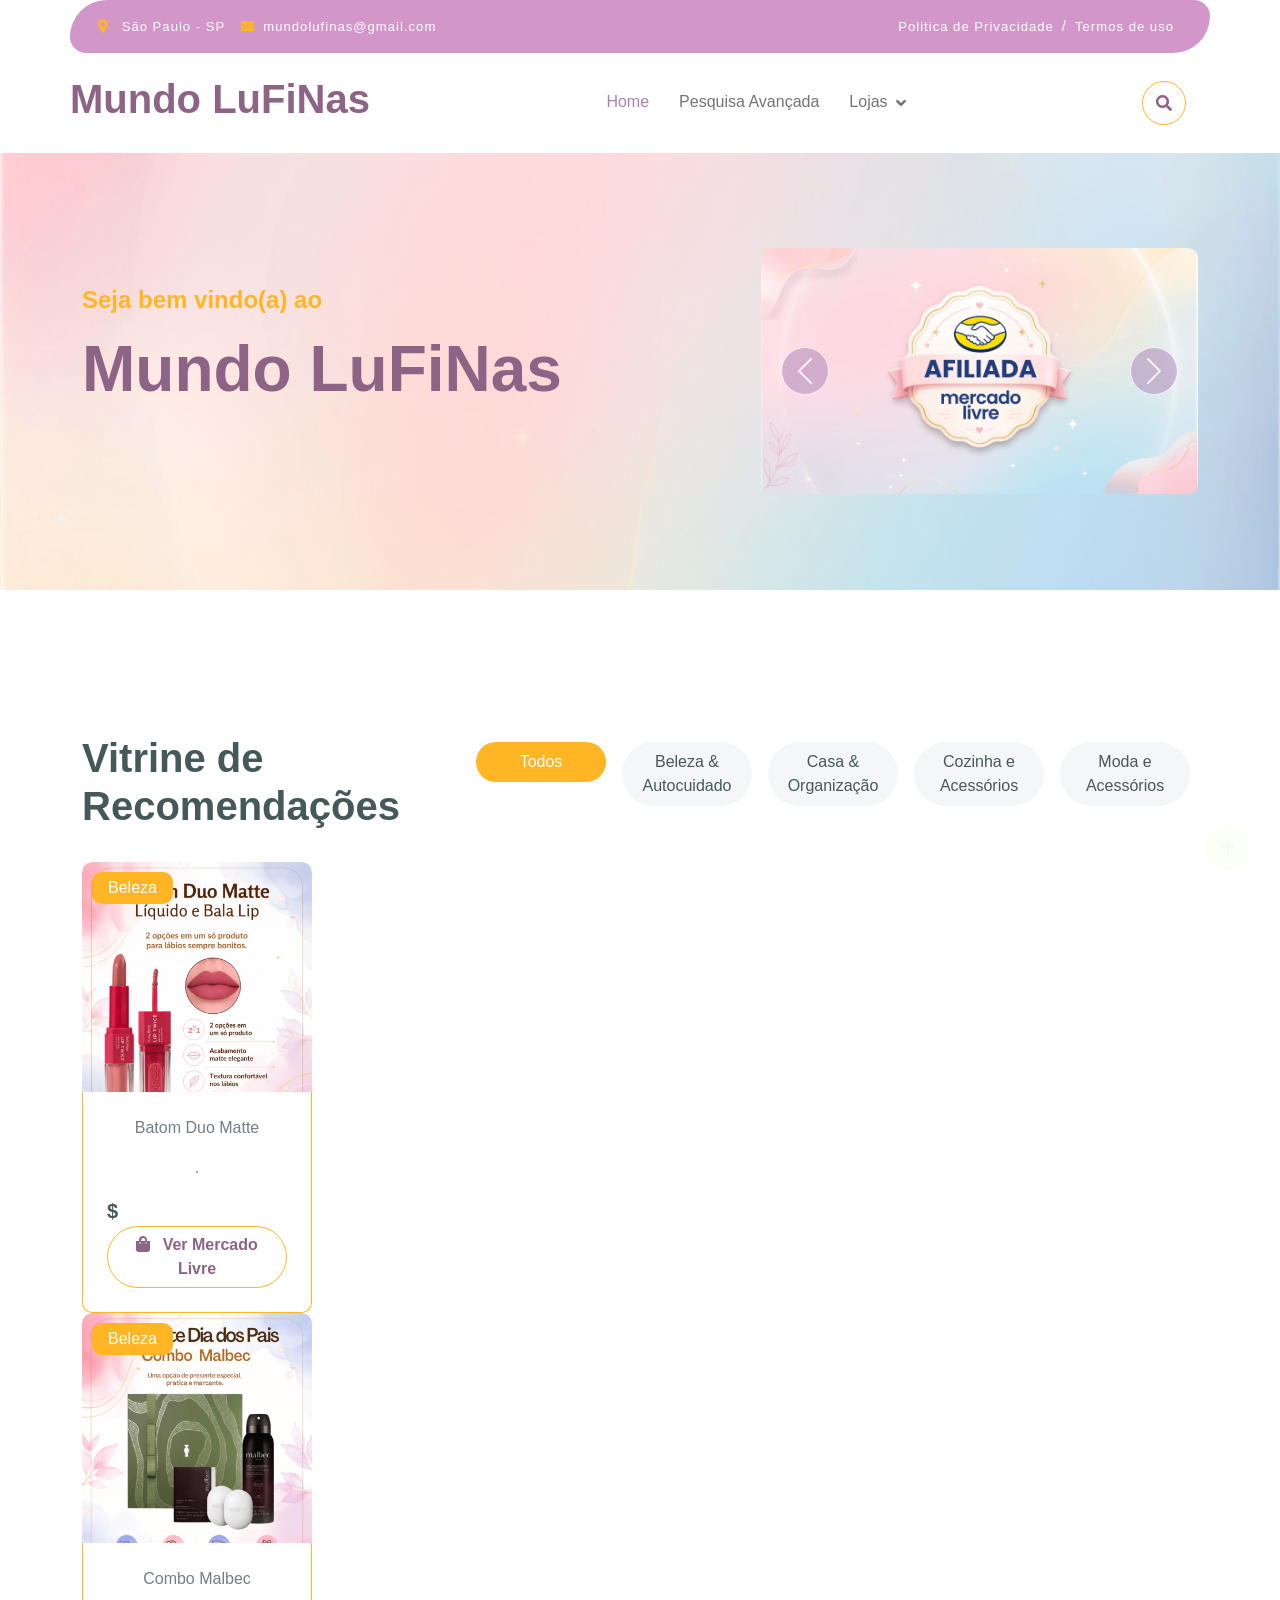
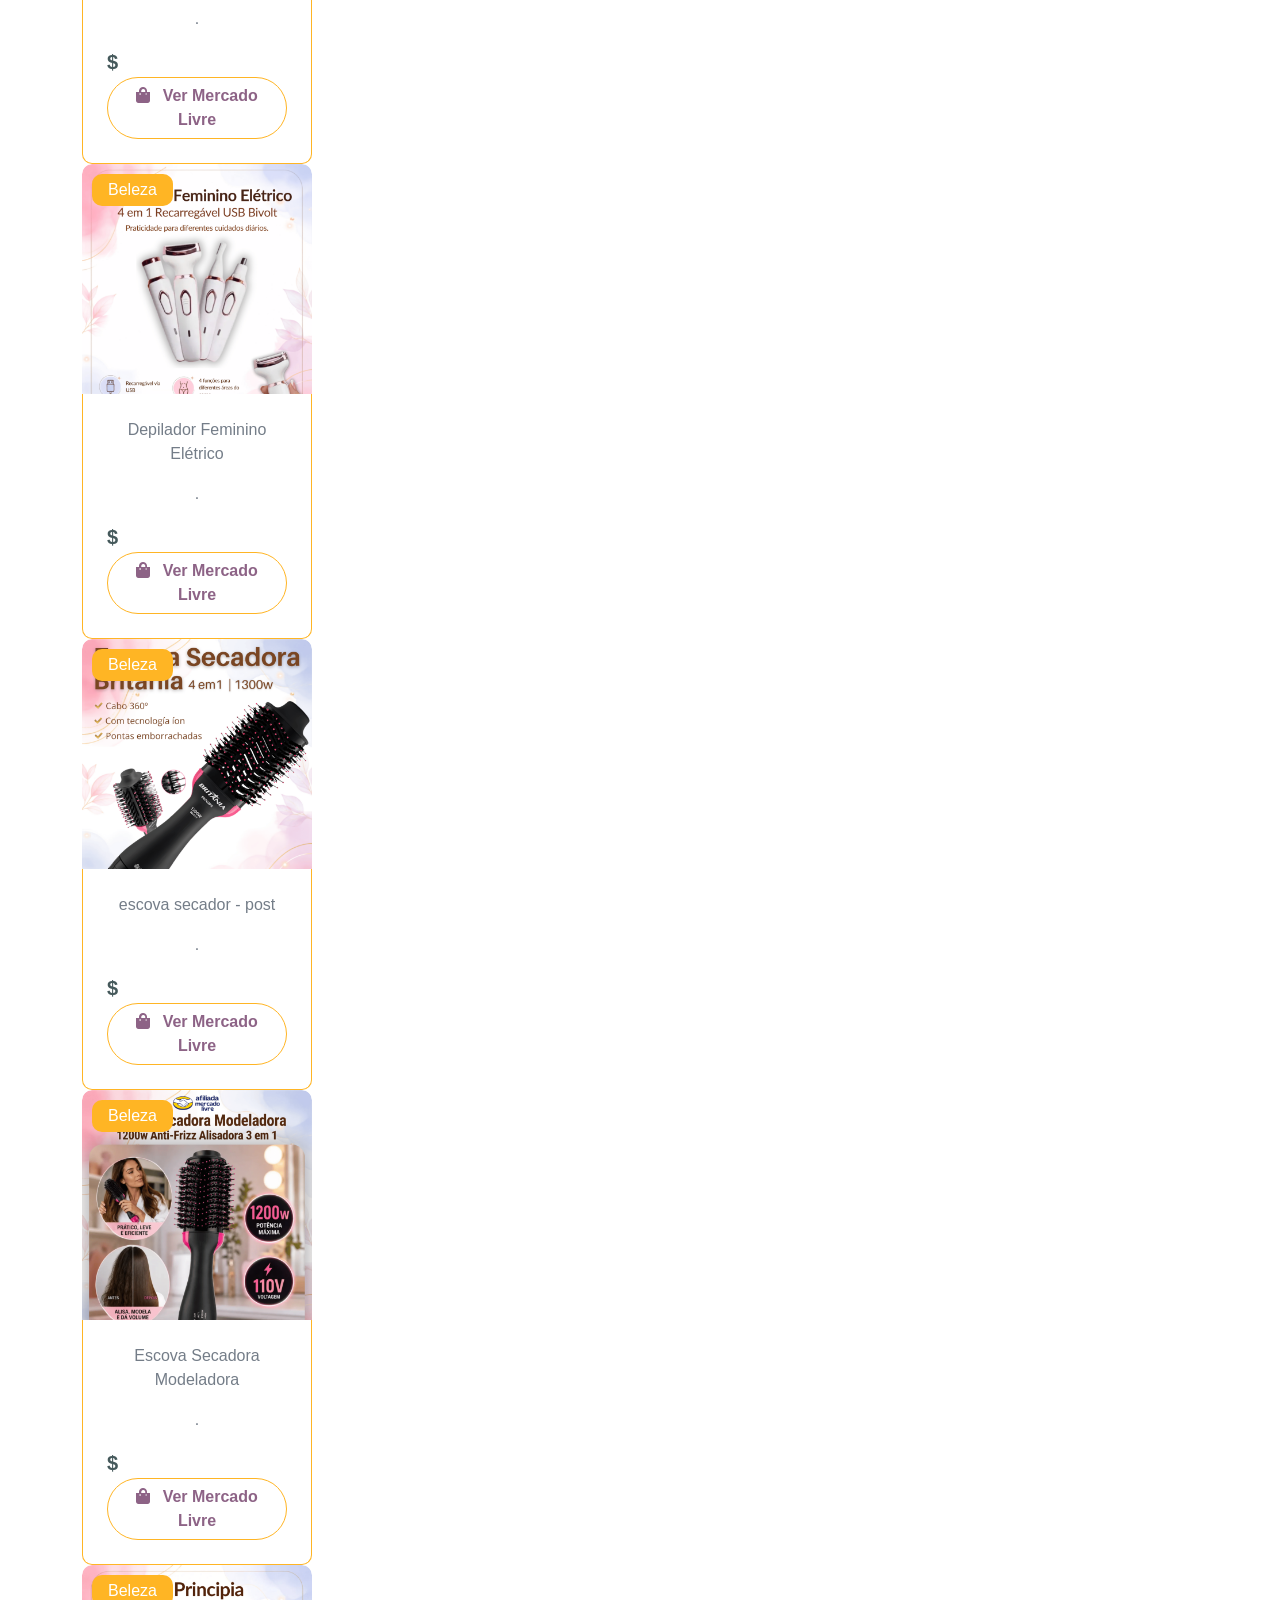
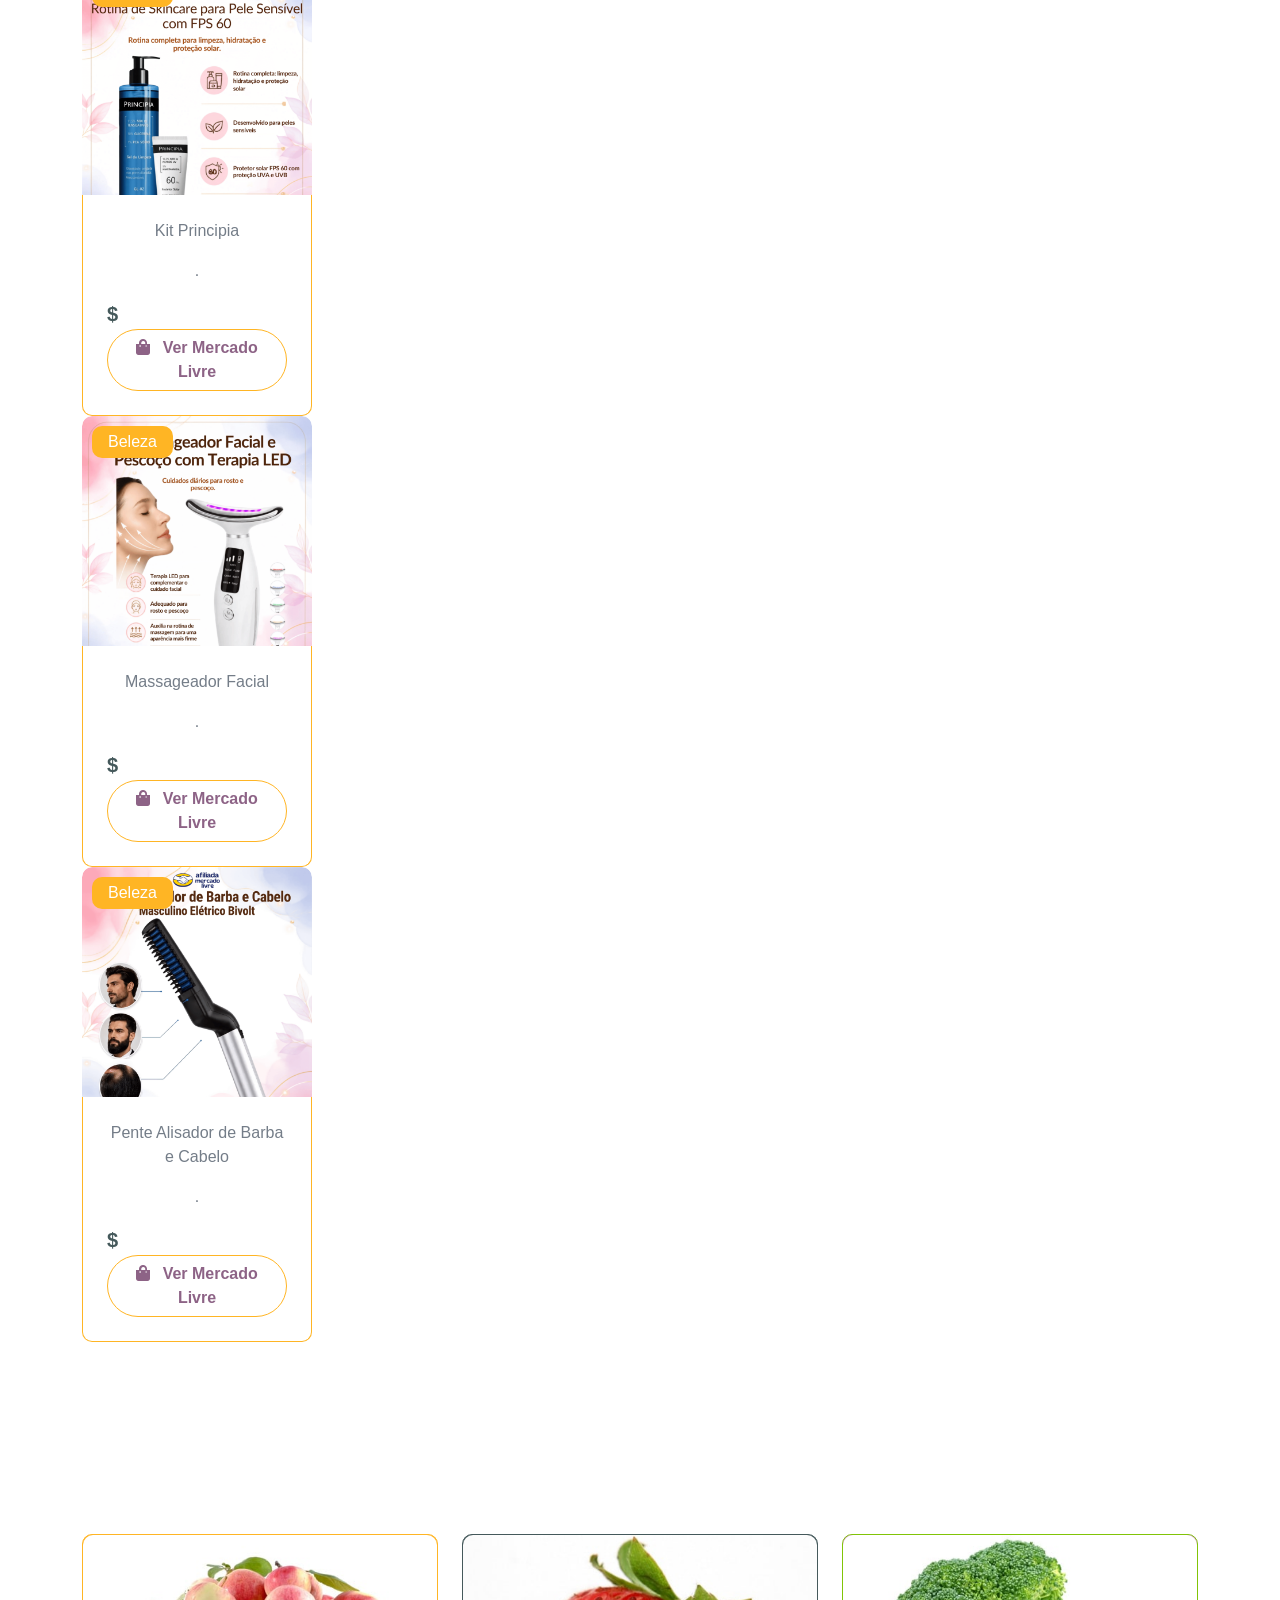
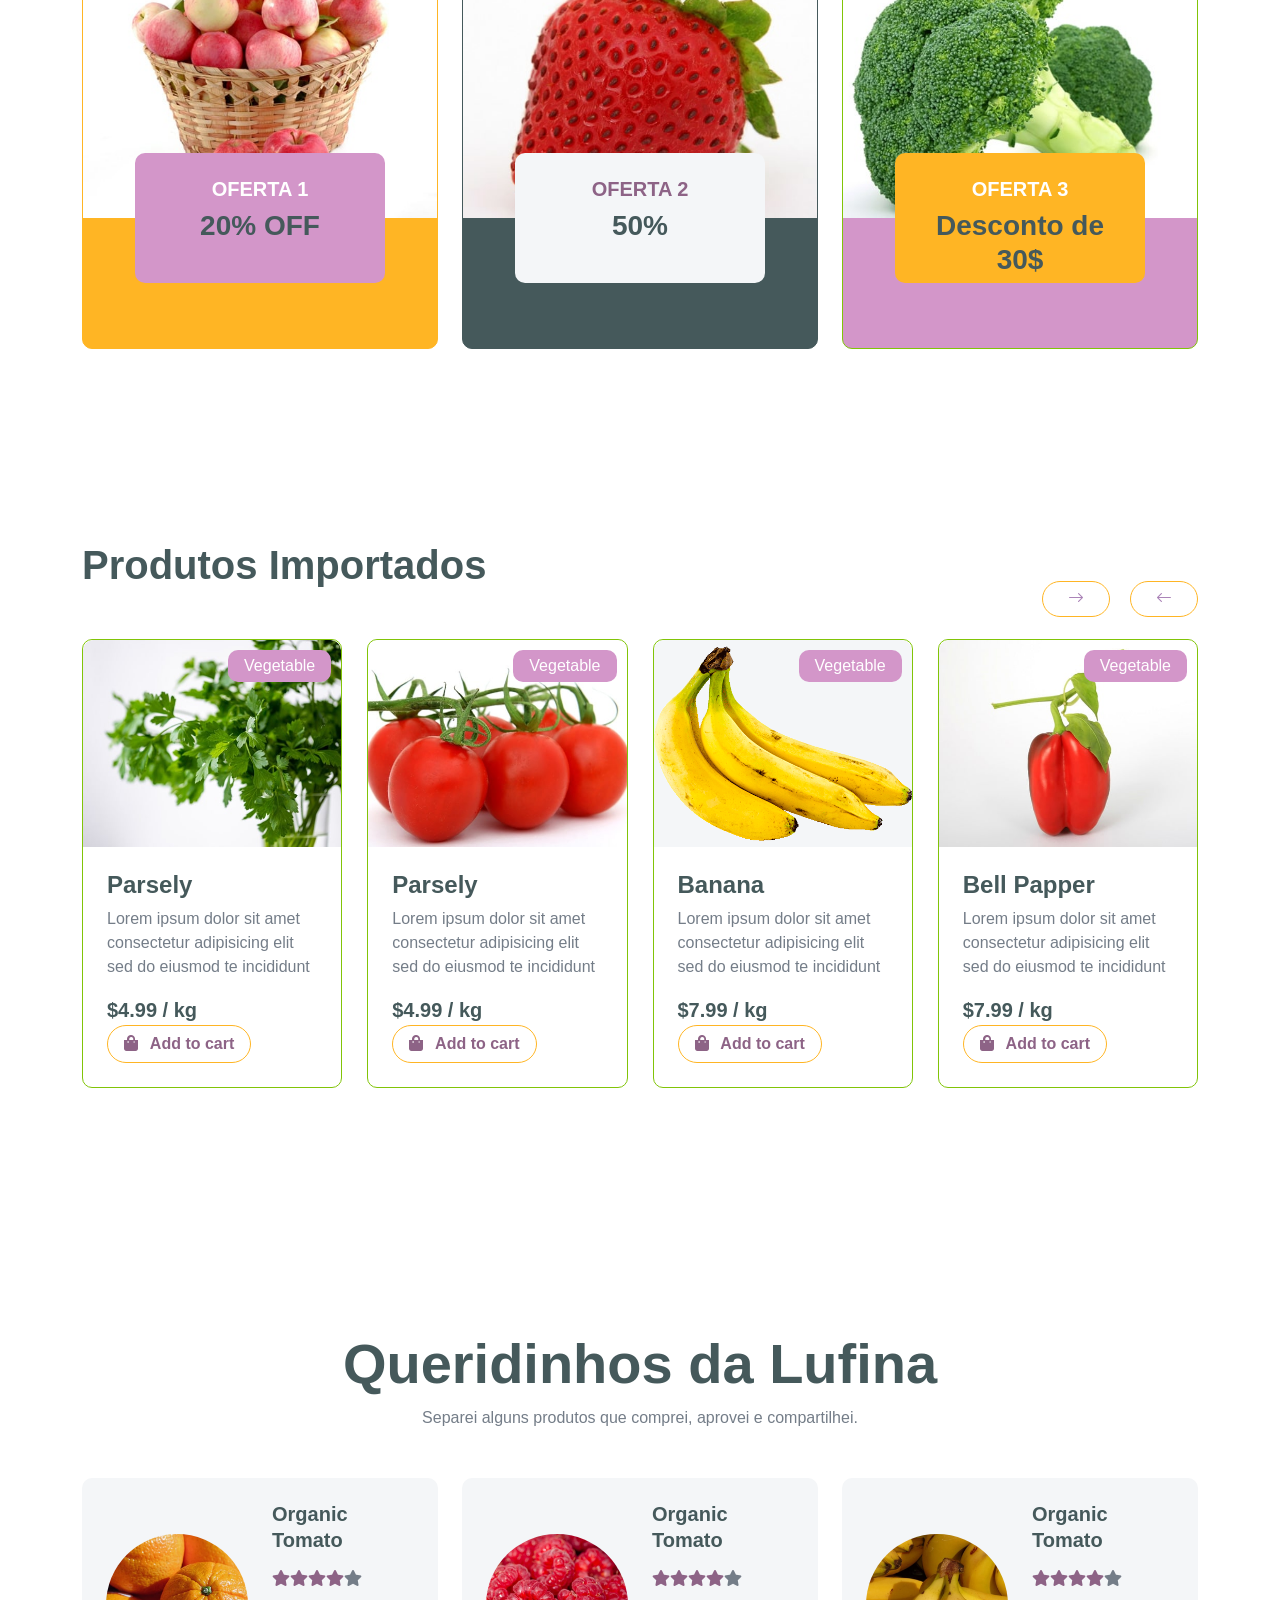
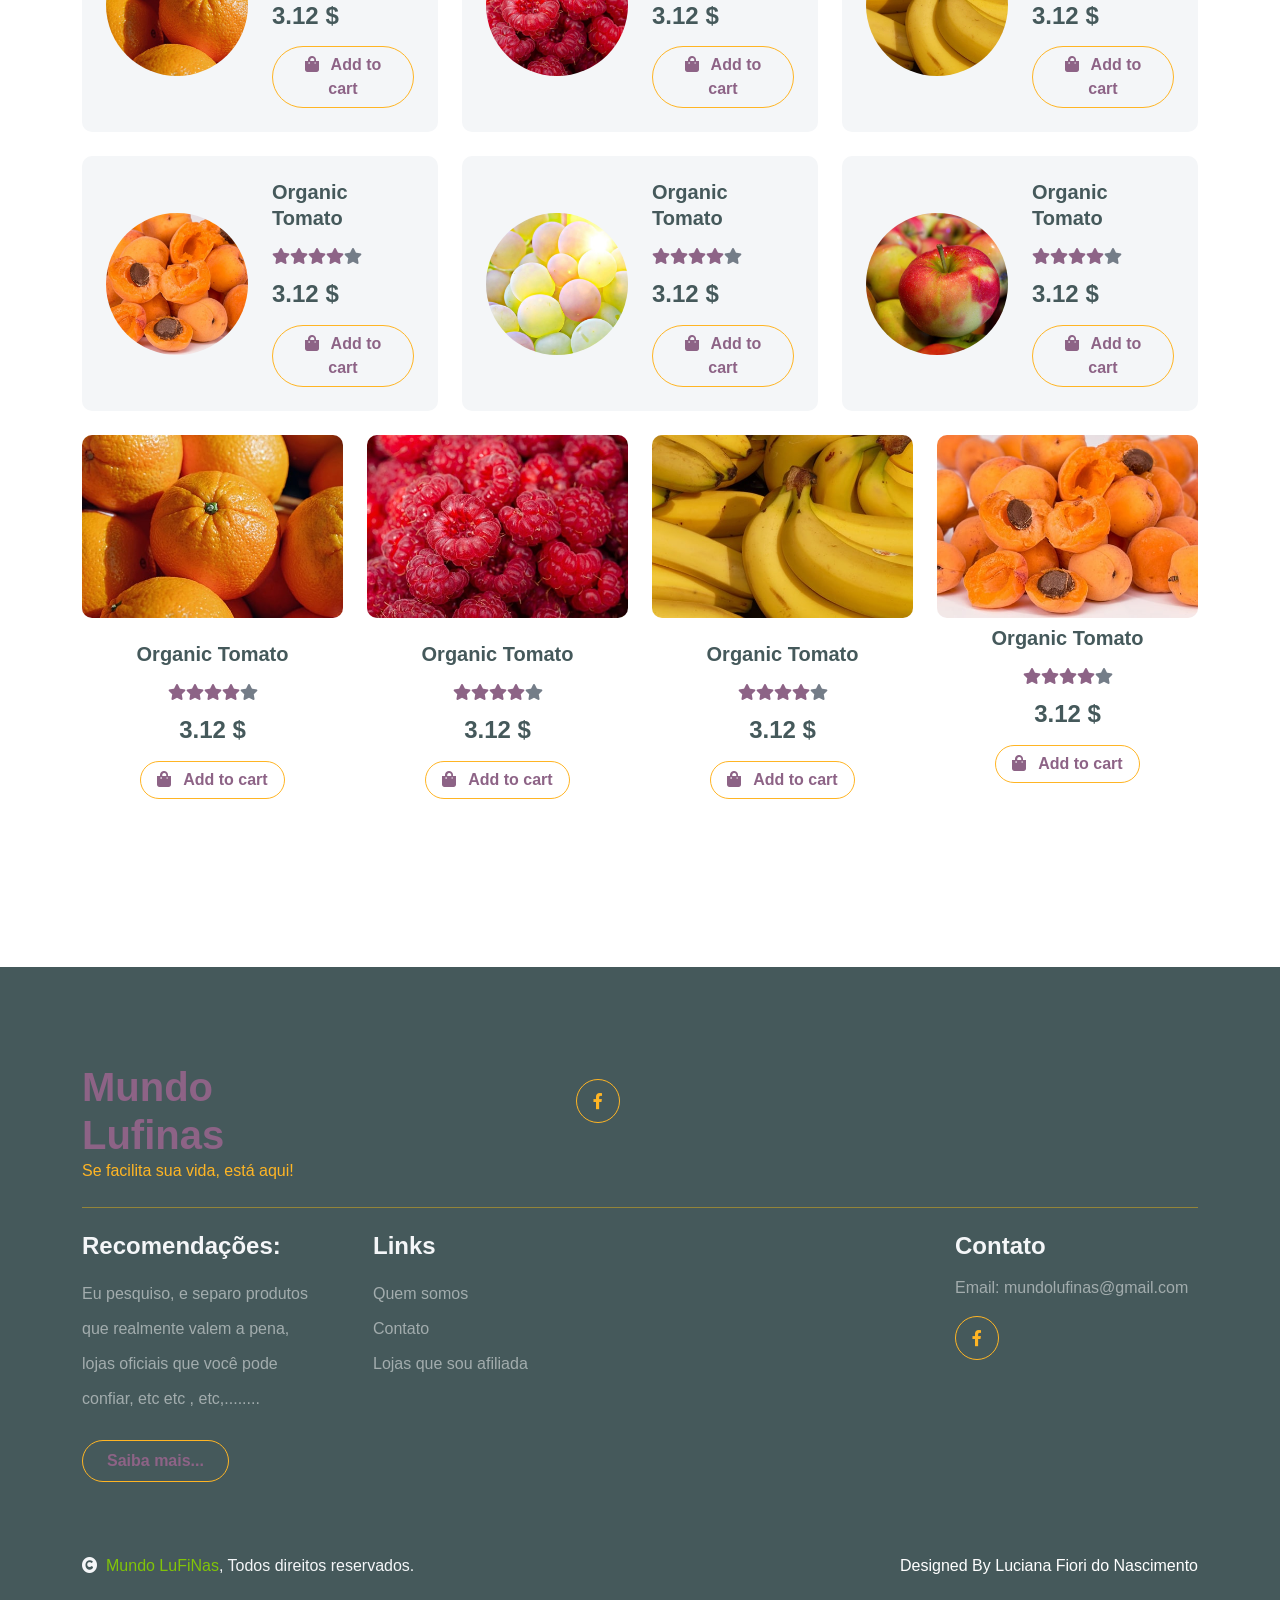
==== commit c177f4a4: "Add files via upload" ====
--- a/index.html
+++ b/index.html
@@ -163,7 +163,7 @@
                         <div class="col-lg-8 text-end">
                             <ul class="nav nav-pills d-inline-flex text-center mb-5">
                                 <li class="nav-item">
-                                    <a class="d-flex m-2 py-2 bg-light rounded-pill active" data-bs-toggle="pill" href="#catalogo">
+                                    <a class="d-flex m-2 py-2 bg-light rounded-pill active" data-bs-toggle="pill" href="#todos">
                                         <span class="text-dark" style="width: 130px;">Todos</span>
                                     </a>
                                 </li>
@@ -179,184 +179,74 @@
                                 </li>
 
                                 <li class="nav-item">
-                                    <a class="d-flex m-2 py-2 bg-light rounded-pill" data-bs-toggle="pill" href="#tab-4">
+                                    <a class="d-flex m-2 py-2 bg-light rounded-pill" data-bs-toggle="pill" href="#cozinha">
                                         <span class="text-dark" style="width: 130px;">Cozinha e Acessórios</span>
                                     </a>
                                 </li>
                                 <li class="nav-item">
                                     <a class="d-flex m-2 py-2 bg-light rounded-pill" data-bs-toggle="pill" href="#moda">
-                                        <span class="text-dark" style="width: 130px;">Moda & Acessórios</span>
+                                        <span class="text-dark" style="width: 130px;">Moda e Acessórios</span>
                                     </a>
                                 </li>
+
                             </ul>
                         </div>
                     </div>
 
 <!----------------------------------------------------------------------------------------------------------    LISTA DE PRODUTOS -->                    
                     <div class="tab-content">
-                        <div id="catalogo" class="tab-pane fade show p-0 active">
-                            
-                                <div id="catalogo"> </div> 
-                            
+                        <div id="todos" class="tab-pane fade show p-0 active">
+                            <div class="row g-4">
+
+                                <div class="col-lg-12" id="catalogo-todos">
+                                    
+                                </div>
+                            </div>
                         </div>
 
 
                         <div id="beleza" class="tab-pane fade show p-0">
                             <div class="row g-4">
 
-                                    <div id="catalogo-beleza"> </div> 
-                                
-
+                                <div class="col-lg-12" id="catalogo-beleza">
+                                    
+                                </div>
                             </div>
                         </div>
 
                         <div id="casa" class="tab-pane fade show p-0">
                             <div class="row g-4">
 
-                                    <div id="catalogo-casa"> </div> 
-                                
-
-                            </div>
-                        </div>
-
-
-                        <div id="tab-3" class="tab-pane fade show p-0">
+                                <div class="col-lg-12" id="catalogo-casa">
+                                    
+                                </div>
+                            </div>
+                        </div>
+
+                        <div id="cozinha" class="tab-pane fade show p-0">
                             <div class="row g-4">
-                                <div class="col-lg-12">
-                                    <div class="row g-4">
-                                        <div class="col-md-6 col-lg-4 col-xl-3">
-                                            <div class="rounded position-relative fruite-item">
-                                                <div class="fruite-img">
-                                                    <img src="img/fruite-item-1.jpg" class="img-fluid w-100 rounded-top" alt="">
-                                                </div>
-                                                <div class="text-white bg-secondary px-3 py-1 rounded position-absolute" style="top: 10px; left: 10px;">Fruits</div>
-                                                <div class="p-4 border border-secondary border-top-0 rounded-bottom">
-                                                    <h4>Oranges</h4>
-                                                    <p>Lorem ipsum dolor sit amet consectetur adipisicing elit sed do eiusmod te incididunt</p>
-                                                    <div class="d-flex justify-content-between flex-lg-wrap">
-                                                        <p class="text-dark fs-5 fw-bold mb-0">$4.99 / kg</p>
-                                                        <a href="#" class="btn border border-secondary rounded-pill px-3 text-rosa-escuro"><i class="fa fa-shopping-bag me-2 text-rosa-escuro"></i> Add to cart</a>
-                                                    </div>
-                                                </div>
-                                            </div>
-                                        </div>
-                                        <div class="col-md-6 col-lg-4 col-xl-3">
-                                            <div class="rounded position-relative fruite-item">
-                                                <div class="fruite-img">
-                                                    <img src="img/fruite-item-6.jpg" class="img-fluid w-100 rounded-top" alt="">
-                                                </div>
-                                                <div class="text-white bg-secondary px-3 py-1 rounded position-absolute" style="top: 10px; left: 10px;">Fruits</div>
-                                                <div class="p-4 border border-secondary border-top-0 rounded-bottom">
-                                                    <h4>Apple</h4>
-                                                    <p>Lorem ipsum dolor sit amet consectetur adipisicing elit sed do eiusmod te incididunt</p>
-                                                    <div class="d-flex justify-content-between flex-lg-wrap">
-                                                        <p class="text-dark fs-5 fw-bold mb-0">$4.99 / kg</p>
-                                                        <a href="#" class="btn border border-secondary rounded-pill px-3 text-rosa-escuro"><i class="fa fa-shopping-bag me-2 text-rosa-escuro"></i> Add to cart</a>
-                                                    </div>
-                                                </div>
-                                            </div>
-                                        </div>
-                                    </div>
-                                </div>
-                            </div>
-                        </div>
+
+                                <div class="col-lg-12" id="catalogo-cozinha">
+                                    
+                                </div>
+                            </div>
+                        </div>
+
+                        <div id="moda" class="tab-pane fade show p-0">
+                            <div class="row g-4">
+
+                                <div class="col-lg-12" id="catalogo-moda">
+                                    
+                                </div>
+                            </div>
+                        </div>
+
+
+                       
+
                         
-                        <div id="tab-4" class="tab-pane fade show p-0">
-                            <div class="row g-4">
-                                <div class="col-lg-12">
-                                    <div class="row g-4">
-                                        <div class="col-md-6 col-lg-4 col-xl-3">
-                                            <div class="rounded position-relative fruite-item">
-                                                <div class="fruite-img">
-                                                    <img src="img/fruite-item-5.jpg" class="img-fluid w-100 rounded-top" alt="">
-                                                </div>
-                                                <div class="text-white bg-secondary px-3 py-1 rounded position-absolute" style="top: 10px; left: 10px;">Fruits</div>
-                                                <div class="p-4 border border-secondary border-top-0 rounded-bottom">
-                                                    <h4>Grapes</h4>
-                                                    <p>Lorem ipsum dolor sit amet consectetur adipisicing elit sed do eiusmod te incididunt</p>
-                                                    <div class="d-flex justify-content-between flex-lg-wrap">
-                                                        <p class="text-dark fs-5 fw-bold mb-0">$4.99 / kg</p>
-                                                        <a href="#" class="btn border border-secondary rounded-pill px-3 text-rosa-escuro"><i class="fa fa-shopping-bag me-2 text-rosa-escuro"></i> Add to cart</a>
-                                                    </div>
-                                                </div>
-                                            </div>
-                                        </div>
-                                        <div class="col-md-6 col-lg-4 col-xl-3">
-                                            <div class="rounded position-relative fruite-item">
-                                                <div class="fruite-img">
-                                                    <img src="img/fruite-item-4.jpg" class="img-fluid w-100 rounded-top" alt="">
-                                                </div>
-                                                <div class="text-white bg-secondary px-3 py-1 rounded position-absolute" style="top: 10px; left: 10px;">Fruits</div>
-                                                <div class="p-4 border border-secondary border-top-0 rounded-bottom">
-                                                    <h4>Apricots</h4>
-                                                    <p>Lorem ipsum dolor sit amet consectetur adipisicing elit sed do eiusmod te incididunt</p>
-                                                    <div class="d-flex justify-content-between flex-lg-wrap">
-                                                        <p class="text-dark fs-5 fw-bold mb-0">$4.99 / kg</p>
-                                                        <a href="#" class="btn border border-secondary rounded-pill px-3 text-rosa-escuro"><i class="fa fa-shopping-bag me-2 text-rosa-escuro"></i> Add to cart</a>
-                                                    </div>
-                                                </div>
-                                            </div>
-                                        </div>
-                                    </div>
-                                </div>
-                            </div>
-                        </div>
-                        <div id="tab-5" class="tab-pane fade show p-0">
-                            <div class="row g-4">
-                                <div class="col-lg-12">
-                                    <div class="row g-4">
-                                        <div class="col-md-6 col-lg-4 col-xl-3">
-                                            <div class="rounded position-relative fruite-item">
-                                                <div class="fruite-img">
-                                                    <img src="img/fruite-item-3.jpg" class="img-fluid w-100 rounded-top" alt="">
-                                                </div>
-                                                <div class="text-white bg-secondary px-3 py-1 rounded position-absolute" style="top: 10px; left: 10px;">Fruits</div>
-                                                <div class="p-4 border border-secondary border-top-0 rounded-bottom">
-                                                    <h4>Banana</h4>
-                                                    <p>Lorem ipsum dolor sit amet consectetur adipisicing elit sed do eiusmod te incididunt</p>
-                                                    <div class="d-flex justify-content-between flex-lg-wrap">
-                                                        <p class="text-dark fs-5 fw-bold mb-0">$4.99 / kg</p>
-                                                        <a href="#" class="btn border border-secondary rounded-pill px-3 text-rosa-escuro"><i class="fa fa-shopping-bag me-2 text-rosa-escuro"></i> Add to cart</a>
-                                                    </div>
-                                                </div>
-                                            </div>
-                                        </div>
-                                        <div class="col-md-6 col-lg-4 col-xl-3">
-                                            <div class="rounded position-relative fruite-item">
-                                                <div class="fruite-img">
-                                                    <img src="img/fruite-item-2.jpg" class="img-fluid w-100 rounded-top" alt="">
-                                                </div>
-                                                <div class="text-white bg-secondary px-3 py-1 rounded position-absolute" style="top: 10px; left: 10px;">Fruits</div>
-                                                <div class="p-4 border border-secondary border-top-0 rounded-bottom">
-                                                    <h4>Raspberries</h4>
-                                                    <p>Lorem ipsum dolor sit amet consectetur adipisicing elit sed do eiusmod te incididunt</p>
-                                                    <div class="d-flex justify-content-between flex-lg-wrap">
-                                                        <p class="text-dark fs-5 fw-bold mb-0">$4.99 / kg</p>
-                                                        <a href="#" class="btn border border-secondary rounded-pill px-3 text-rosa-escuro"><i class="fa fa-shopping-bag me-2 text-rosa-escuro"></i> Add to cart</a>
-                                                    </div>
-                                                </div>
-                                            </div>
-                                        </div>
-                                        <div class="col-md-6 col-lg-4 col-xl-3">
-                                            <div class="rounded position-relative fruite-item">
-                                                <div class="fruite-img">
-                                                    <img src="img/fruite-item-1.jpg" class="img-fluid w-100 rounded-top" alt="">
-                                                </div>
-                                                <div class="text-white bg-secondary px-3 py-1 rounded position-absolute" style="top: 10px; left: 10px;">Fruits</div>
-                                                <div class="p-4 border border-secondary border-top-0 rounded-bottom">
-                                                    <h4>Oranges</h4>
-                                                    <p>Lorem ipsum dolor sit amet consectetur adipisicing elit sed do eiusmod te incididunt</p>
-                                                    <div class="d-flex justify-content-between flex-lg-wrap">
-                                                        <p class="text-dark fs-5 fw-bold mb-0">$4.99 / kg</p>
-                                                        <a href="#" class="btn border border-secondary rounded-pill px-3 text-rosa-escuro"><i class="fa fa-shopping-bag me-2 text-rosa-escuro"></i> Add to cart</a>
-                                                    </div>
-                                                </div>
-                                            </div>
-                                        </div>
-                                    </div>
-                                </div>
-                            </div>
-                        </div>
+
+                        
                     </div>
                 </div>      
             </div>
--- a/css/style.css
+++ b/css/style.css
@@ -0,0 +1,570 @@
+
+
+:root {
+    --bs-primary: #a981b6;
+    --bs-white: rgb(255, 255, 255);
+    --bs-light: #dfdbdf;
+    --bs-success: #8decc0;
+    --bs-danger: #dc3545;
+
+}
+
+.bg-rosa-principal {
+    background-color: #d396c9 ;
+}
+
+.text-pink {
+    color: #eb08c5;
+}
+
+
+.text-cinza-escuro {
+    color: #383738;
+}
+
+.text-rosa-escuro {
+    color: #8d6386;
+}
+
+
+
+#catalogo-beleza {
+    display: flex;
+    flex-wrap: wrap;
+}
+
+#catalogo-beleza > div  {
+    width: 260px;
+}
+
+
+#catalogo {
+    display: flex;
+    flex-wrap: wrap;
+}
+
+#catalogo > div  {
+    width: 260px;
+}
+
+
+#catalogo-casa {
+    display: flex;
+    flex-wrap: wrap;
+}
+
+#catalogo-casa > div  {
+    width: 260px;
+}
+
+
+
+
+
+
+/*** Spinner Start ***/    
+#spinner {
+    opacity: 0;
+    visibility: hidden;
+    transition: opacity .8s ease-out, visibility 0s linear .5s;
+    z-index: 99999;
+ }
+
+ #spinner.show {
+     transition: opacity .8s ease-out, visibility 0s linear .0s;
+     visibility: visible;
+     opacity: 1;
+ }
+
+ .back-to-top {
+    position: fixed;
+    right: 30px;
+    bottom: 30px;
+    display: flex;
+    width: 45px;
+    height: 45px;
+    align-items: center;
+    justify-content: center;
+    transition: 0.5s;
+    z-index: 99;
+}
+/*** Spinner End ***/
+
+
+/*** Button Start ***/
+.btn {
+    font-weight: 600;
+    transition: .5s;
+}
+
+.btn-square {
+    width: 32px;
+    height: 32px;
+}
+
+.btn-sm-square {
+    width: 34px;
+    height: 34px;
+}
+
+.btn-md-square {
+    width: 44px;
+    height: 44px;
+}
+
+.btn-lg-square {
+    width: 56px;
+    height: 56px;
+}
+
+.btn-square,
+.btn-sm-square,
+.btn-md-square,
+.btn-lg-square {
+    padding: 0;
+    display: flex;
+    align-items: center;
+    justify-content: center;
+    font-weight: normal;
+}
+
+.btn.border-secondary {
+    transition: 0.5s;
+}
+
+.btn.border-secondary:hover {
+    background: var(--bs-secondary) !important;
+    
+    color: var(--bs-white) !important;
+}
+
+/*** Topbar Start ***/
+.fixed-top {
+    transition: 0.5s;
+    background: var(--bs-white);
+    border: 0;
+    
+}
+
+.topbar {
+    padding: 20px;
+    border-radius: 230px 100px;
+    
+
+}
+
+.topbar .top-info {
+    font-size: 15px;
+    line-height: 0;
+    letter-spacing: 1px;
+    display: flex;
+    align-items: center;
+    
+}
+
+.topbar .top-link {
+    font-size: 15px;
+    line-height: 0;
+    letter-spacing: 1px;
+    display: flex;
+    align-items: center;
+}
+
+.topbar .top-link a {
+    letter-spacing: 1px;
+}
+
+.topbar .top-link a small:hover {
+    color: var(--bs-success) !important;
+    transition: 0.5s;
+}
+
+.topbar .top-link a small:hover i {
+    color: var(--bs-primary) !important;
+}
+/*** Topbar End ***/
+
+/*** Navbar Start ***/
+.navbar .navbar-nav .nav-link {
+    padding: 10px 15px;
+    font-size: 16px;
+    transition: .5s;
+}
+
+.navbar {
+    height: 100px;
+    border-bottom: 1px solid rgba(255, 255, 255, .1);
+}
+
+.navbar .navbar-nav .nav-link:hover,
+.navbar .navbar-nav .nav-link.active,
+.fixed-top.bg-white .navbar .navbar-nav .nav-link:hover,
+.fixed-top.bg-white .navbar .navbar-nav .nav-link.active {
+    color: var(--bs-primary);
+}
+
+.navbar .dropdown-toggle::after {
+    border: none;
+    content: "\f107";
+    font-family: "Font Awesome 5 Free";
+    font-weight: 700;
+    vertical-align: middle;
+    margin-left: 8px;
+}
+
+@media (min-width: 1200px) {
+    .navbar .nav-item .dropdown-menu {
+        display: block;
+        visibility: hidden;
+        top: 100%;
+        transform: rotateX(-75deg);
+        transform-origin: 0% 0%;
+        border: 0;
+        transition: .5s;
+        opacity: 0;
+    }
+}
+
+.dropdown .dropdown-menu a:hover {
+    background: var(--bs-secondary);
+    color: var(--bs-primary);
+}
+
+.navbar .nav-item:hover .dropdown-menu {
+    transform: rotateX(0deg);
+    visibility: visible;
+    background: var(--bs-light) !important;
+    border-radius: 10px !important;
+    transition: .5s;
+    opacity: 1;
+}
+
+#searchModal .modal-content {
+    background: rgba(255, 255, 255, .8);
+}
+/*** Navbar End ***/
+
+/*** Hero Header ***/
+.hero-header {
+    background: linear-gradient(rgba(248, 223, 173, 0.1), rgba(248, 223, 173, 0.1)), url(../img/hero-img.jpg);
+    background-position: center center;
+    background-repeat: no-repeat;
+    background-size: cover;
+
+}
+
+.carousel-item {
+    position: relative;
+}
+
+.carousel-item a {
+    position: absolute;
+    top: 50%;
+    left: 50%;
+    transform: translate(-50%, -50%);
+    font-size: 25px;
+    background: linear-gradient(rgba(255, 181, 36, 0.7), rgba(255, 181, 36, 0.7));
+}
+
+.carousel-control-next,
+.carousel-control-prev {
+    width: 48px;
+    height: 48px;
+    border-radius: 48px;
+    border: 1px solid var(--bs-white);
+    background: var(--bs-primary);
+    position: absolute;
+    top: 50%;
+    transform: translateY(-50%);
+}
+
+.carousel-control-next {
+    margin-right: 20px;
+}
+
+.carousel-control-prev {
+    margin-left: 20px;
+}
+
+.page-header {
+    position: relative;
+    background: linear-gradient(rgba(0, 0, 0, 0.3), rgba(0, 0, 0, 0.3)), url(../img/cart-page-header-img.jpg);
+    background-position: center center;
+    background-repeat: no-repeat;
+    background-size: cover;
+}
+
+@media (min-width: 992px) {
+    .hero-header,
+    .page-header {
+        margin-top: 152px !important;
+    }
+}
+
+@media (max-width: 992px) {
+    .hero-header,
+    .page-header {
+        margin-top: 97px !important;
+    }
+}
+/*** Hero Header end ***/
+
+
+/*** featurs Start ***/
+.featurs .featurs-item .featurs-icon {
+    position: relative;
+    width: 120px;
+    height: 120px;
+}
+
+.featurs .featurs-item .featurs-icon::after {
+    content: "";
+    width: 35px;
+    height: 35px;
+    background: var(--bs-secondary);
+    position: absolute;
+    bottom: -10px;
+    transform: translate(-50%);
+    transform: rotate(45deg);
+    background: var(--bs-secondary);
+    
+}
+/*** featurs End ***/
+
+
+/*** service Start ***/
+.service .service-item .service-content {
+    position: relative;
+    width: 250px; 
+    height: 130px; 
+    top: -50%; 
+    left: 50%; 
+    transform: translate(-50%, -50%);
+}
+
+/*** service End ***/
+
+
+/*** Fruits Start ***/
+.fruite .tab-class .nav-item a.active {
+    background: var(--bs-secondary) !important;
+}
+
+.fruite .tab-class .nav-item a.active span {
+    color: var(--bs-white) !important; 
+}
+
+.fruite .fruite-categorie .fruite-name {
+    line-height: 40px;
+}
+
+.fruite .fruite-categorie .fruite-name a {
+    transition: 0.5s;
+}
+
+.fruite .fruite-categorie .fruite-name a:hover {
+    color: var(--bs-secondary);
+}
+
+.fruite .fruite-item {
+    height: 100%;
+    width: 230px;
+    transition: 0.5s;
+}
+.fruite .fruite-item:hover {
+    box-shadow: 0 0 55px rgba(0, 0, 0, 0.4);
+}
+
+.fruite .fruite-item .fruite-img {
+    overflow: hidden;
+    transition: 0.5s;
+    border-radius: 10px 10px 0 0;
+}
+
+.fruite .fruite-item .fruite-img img {
+    transition: 0.5s;
+}
+
+.fruite .fruite-item .fruite-img img:hover {
+    transform: scale(1.3);
+}
+
+
+
+/*** Fruits End ***/
+
+
+/*** vesitable Start ***/
+.vesitable .vesitable-item {
+    height: 100%;
+    transition: 0.5s;
+}
+
+.vesitable .vesitable-item:hover {
+    box-shadow: 0 0 55px rgba(0, 0, 0, 0.4);
+}
+
+.vesitable .vesitable-item .vesitable-img {
+    overflow: hidden;
+    transition: 0.5s;
+    border-radius: 10px 10px 0 0;
+}
+
+.vesitable .vesitable-item .vesitable-img img {
+    transition: 0.5s;
+}
+
+.vesitable .vesitable-item .vesitable-img img:hover {
+    transform: scale(1.2);
+}
+
+.vesitable .owl-stage {
+    margin: 50px 0;
+    position: relative;
+}
+
+.vesitable .owl-nav .owl-prev {
+    position: absolute;
+    top: -8px;
+    right: 0;
+    color: var(--bs-primary);
+    padding: 5px 25px;
+    border: 1px solid var(--bs-secondary);
+    border-radius: 20px;
+    transition: 0.5s;
+
+}
+
+.vesitable .owl-nav .owl-prev:hover {
+    background: var(--bs-secondary);
+    color: var(--bs-white);
+}
+
+.vesitable .owl-nav .owl-next {
+    position: absolute;
+    top: -8px;
+    right: 88px;
+    color: var(--bs-primary);
+    padding: 5px 25px;
+    border: 1px solid var(--bs-secondary);
+    border-radius: 20px;
+    transition: 0.5s;
+}
+
+.vesitable .owl-nav .owl-next:hover {
+    background: var(--bs-secondary);
+    color: var(--bs-white);
+}
+/*** vesitable End ***/
+
+
+/*** Banner Section Start ***/
+.banner .banner-btn:hover {
+    background: var(--bs-primary);
+}
+/*** Banner Section End ***/
+
+
+/*** Facts Start ***/
+.counter {
+    height: 100%;
+    text-align: center;
+    box-shadow: 0 0 30px rgba(0, 0, 0, 0.05);
+}
+
+.counter i {
+    font-size: 60px;
+    margin-bottom: 25px;
+}
+
+.counter h4 {
+    color: var(--bs-primary);
+    letter-spacing: 1px;
+    text-transform: uppercase;
+}
+
+.counter h1 {
+    margin-bottom: 0;
+}
+/*** Facts End ***/
+
+
+/*** testimonial Start ***/
+.testimonial .owl-nav .owl-prev {
+    position: absolute;
+    top: -58px;
+    right: 0;
+    color: var(--bs-primary);
+    padding: 5px 25px;
+    border: 1px solid var(--bs-secondary);
+    border-radius: 20px;
+    transition: 0.5s;
+}
+
+.testimonial .owl-nav .owl-prev:hover {
+    background: var(--bs-secondary);
+    color: var(--bs-white);
+}
+
+.testimonial .owl-nav .owl-next {
+    position: absolute;
+    top: -58px;
+    right: 88px;
+    color: var(--bs-primary);
+    padding: 5px 25px;
+    border: 1px solid var(--bs-secondary);
+    border-radius: 20px;
+    transition: 0.5s;
+}
+
+.testimonial .owl-nav .owl-next:hover {
+    background: var(--bs-secondary);
+    color: var(--bs-white);
+}
+/*** testimonial End ***/
+
+
+/*** Single Page Start ***/
+.pagination {
+    display: inline-block;
+}
+  
+.pagination a {
+    color: var(--bs-dark);
+    padding: 10px 16px;
+    text-decoration: none;
+    transition: 0.5s;
+    border: 1px solid var(--bs-secondary);
+    margin: 0 4px;
+}
+  
+.pagination a.active {
+    background-color: var(--bs-primary);
+    color: var(--bs-light);
+    border: 1px solid var(--bs-secondary);
+}
+  
+.pagination a:hover:not(.active) {background-color: var(--bs-primary)}
+
+.nav.nav-tabs .nav-link.active {
+    border-bottom: 2px solid var(--bs-secondary) !important;
+}
+/*** Single Page End ***/
+
+
+/*** Footer Start ***/
+.footer .footer-item .btn-link {
+    line-height: 35px;
+    color: rgba(255, 255, 255, .5);
+    transition: 0.5s;
+}
+
+.footer .footer-item .btn-link:hover {
+    color: var(--bs-secondary) !important;
+}
+
+.footer .footer-item p.mb-4 {
+    line-height: 35px;
+}
+/*** Footer End ***/
+
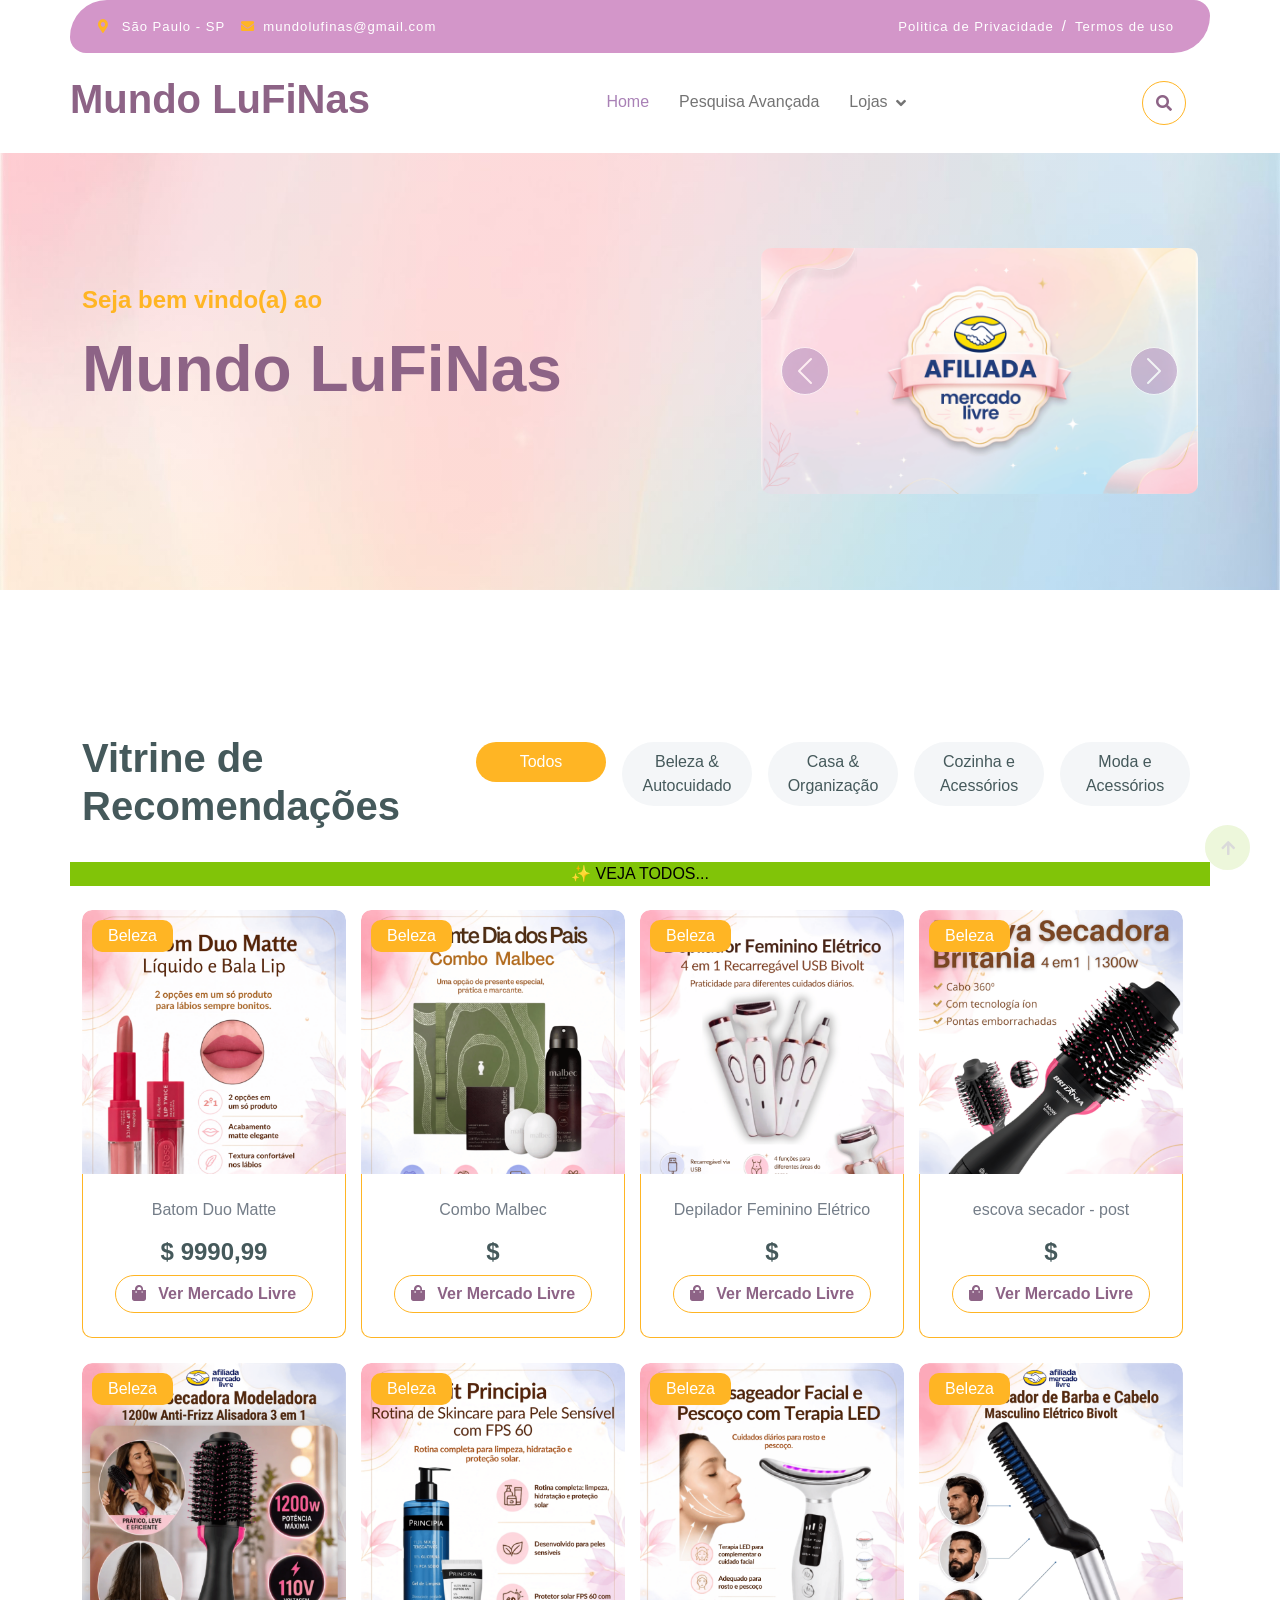
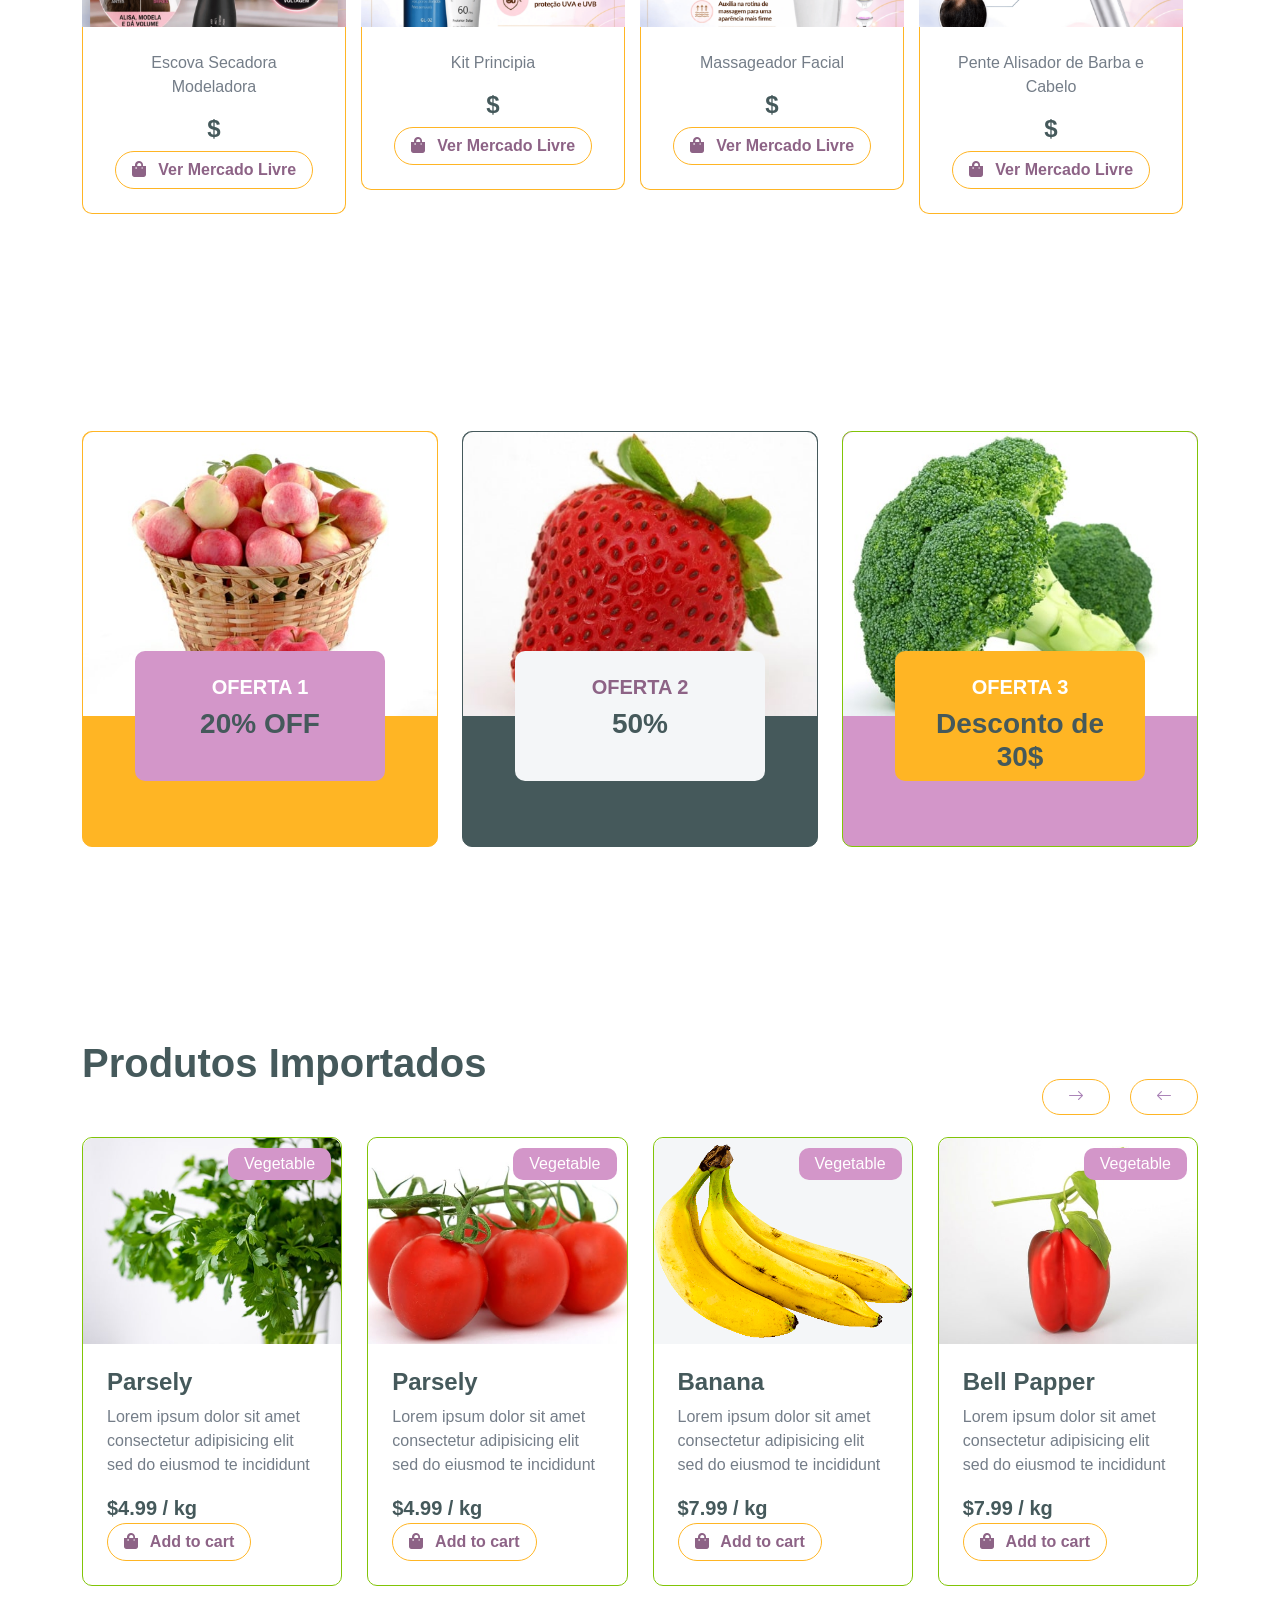
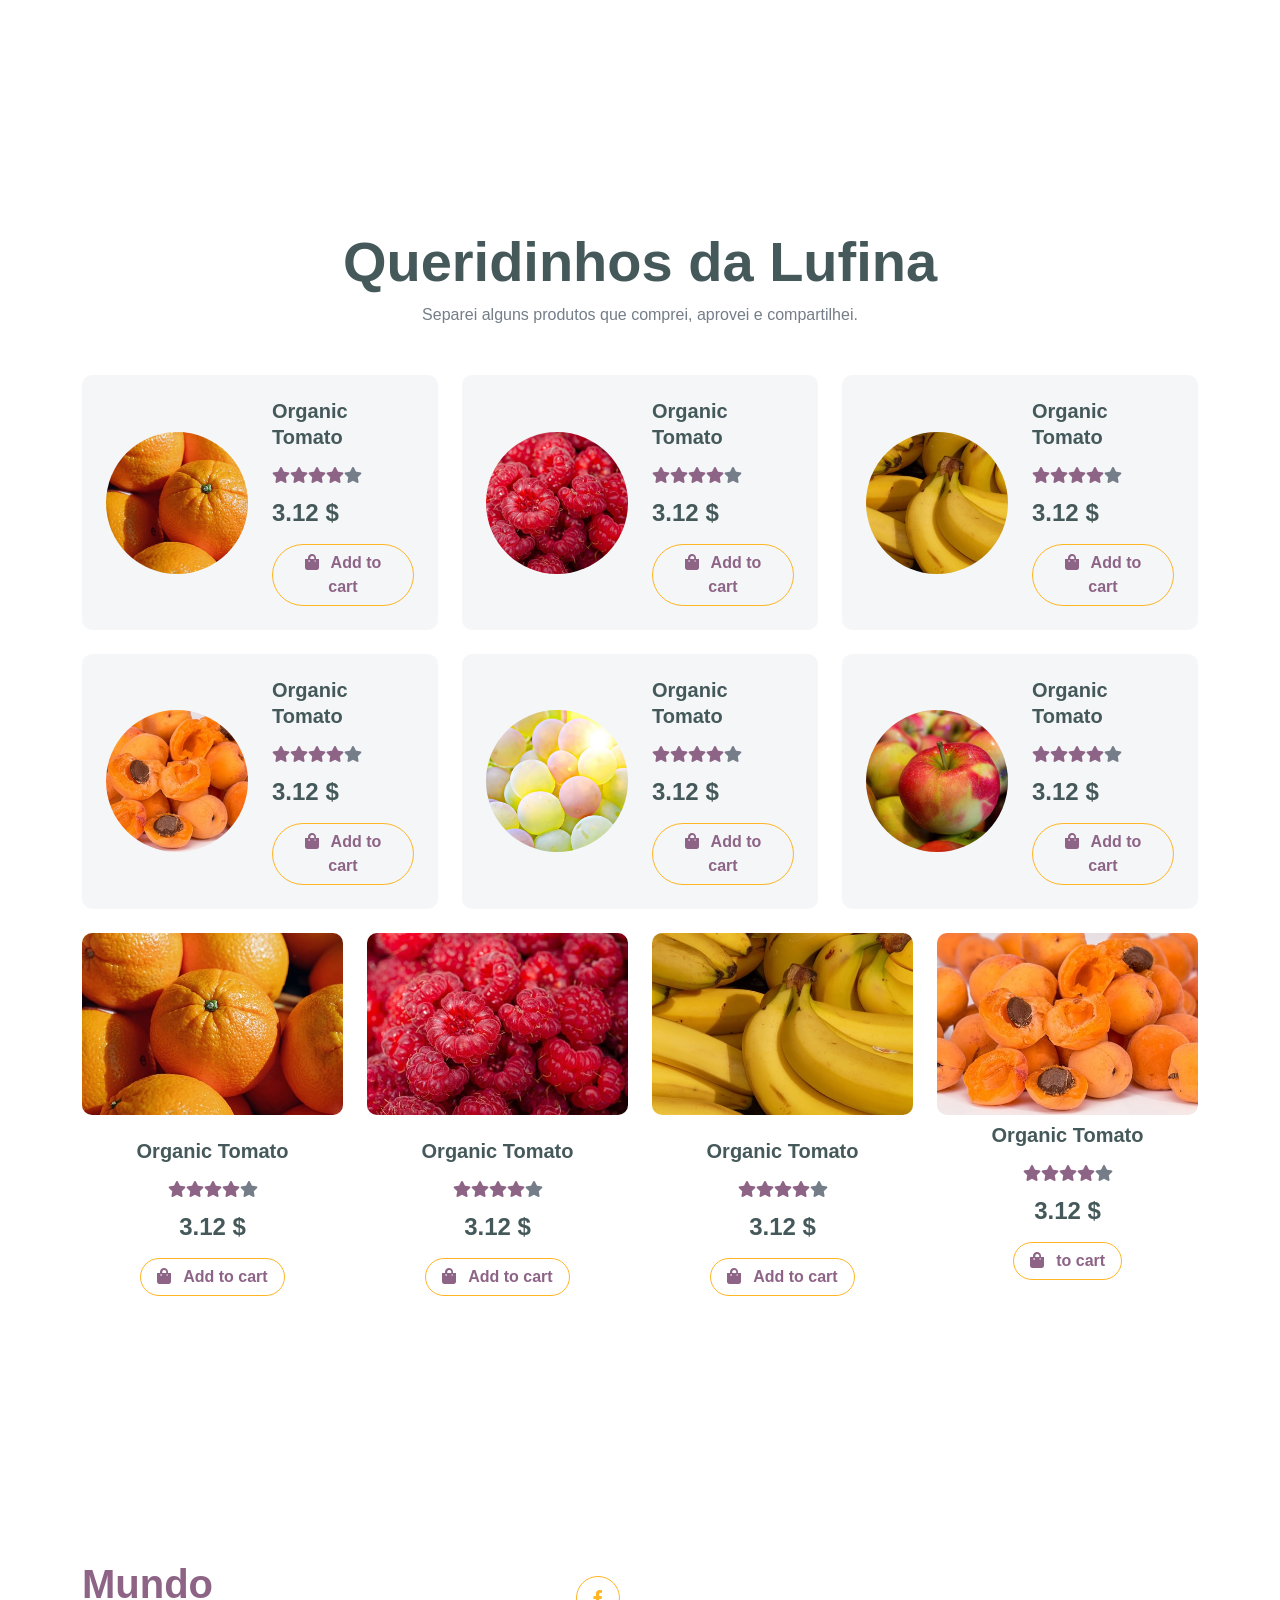
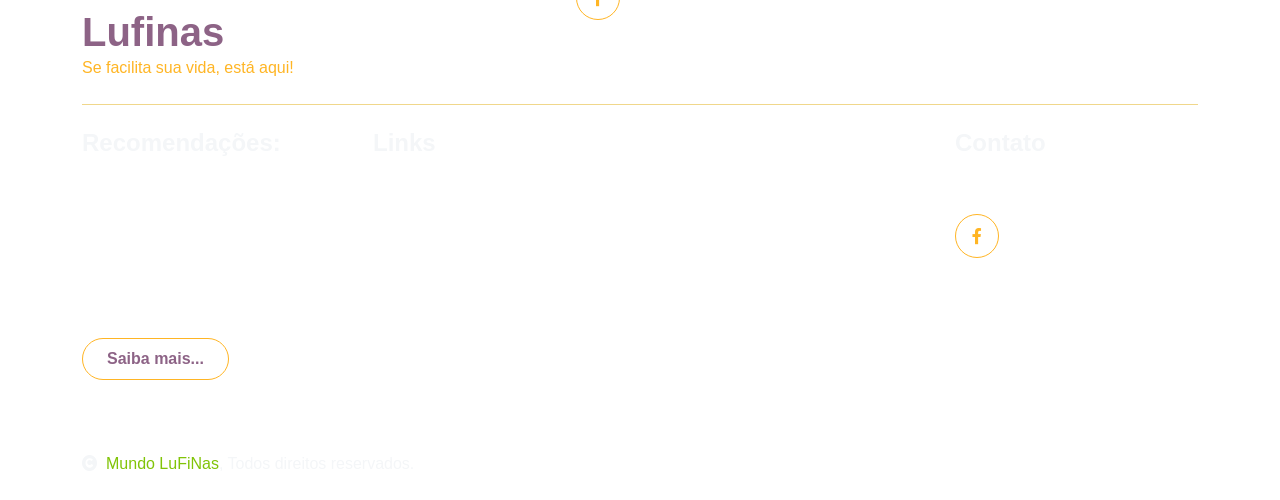
==== commit 369fddee: "Add files via upload" ====
--- a/index.html
+++ b/index.html
@@ -198,7 +198,11 @@
                         <div id="todos" class="tab-pane fade show p-0 active">
                             <div class="row g-4">
 
+                                    <a href="shop.html?cat=Todos" class="text-uppercase btn-primary tm-btn mx-auto tm-d-table">
+                                        ✨ Veja todos... 
+                                    </a>
                                 <div class="col-lg-12" id="catalogo-todos">
+
                                     
                                 </div>
                             </div>
@@ -207,6 +211,9 @@
 
                         <div id="beleza" class="tab-pane fade show p-0">
                             <div class="row g-4">
+                                    <a href="shop.html?cat=Beleza" class="text-uppercase btn-primary tm-btn mx-auto tm-d-table">
+                                        ✨ Veja todos... 
+                                    </a>
 
                                 <div class="col-lg-12" id="catalogo-beleza">
                                     
@@ -216,6 +223,9 @@
 
                         <div id="casa" class="tab-pane fade show p-0">
                             <div class="row g-4">
+                                    <a href="shop.html?cat=Casa e Organização" class="text-uppercase btn-primary tm-btn mx-auto tm-d-table">
+                                        ✨ Veja todos... 
+                                    </a>
 
                                 <div class="col-lg-12" id="catalogo-casa">
                                     
@@ -225,6 +235,9 @@
 
                         <div id="cozinha" class="tab-pane fade show p-0">
                             <div class="row g-4">
+                                    <a href="shop.html?cat=Cozinha" class="text-uppercase btn-primary tm-btn mx-auto tm-d-table">
+                                        ✨ Veja todos... 
+                                    </a>
 
                                 <div class="col-lg-12" id="catalogo-cozinha">
                                     
@@ -234,6 +247,9 @@
 
                         <div id="moda" class="tab-pane fade show p-0">
                             <div class="row g-4">
+                                    <a href="shop.html?cat=Moda e Acessórios" class="text-uppercase btn-primary tm-btn mx-auto tm-d-table">
+                                        ✨ Veja todos... 
+                                    </a>
 
                                 <div class="col-lg-12" id="catalogo-moda">
                                     
@@ -627,7 +643,7 @@
                                     <i class="fas fa-star"></i>
                                 </div>
                                 <h4 class="mb-3">3.12 $</h4>
-                                <a href="#" class="btn border border-secondary rounded-pill px-3 text-rosa-escuro"><i class="fa fa-shopping-bag me-2 text-rosa-escuro"></i> Add to cart</a>
+                                <a href="#" class="btn border border-secondary rounded-pill px-3 text-rosa-escuro"><i class="fa fa-shopping-bag me-2 text-rosa-escuro"></i>  to cart</a>
                             </div>
                         </div>
                     </div>
@@ -640,7 +656,7 @@
 
 
         <!------------------------------------------------------------------------------------------------ RODAPÉ -->
-        <div class="container-fluid bg-dark text-white-50 footer pt-5 mt-5">
+        <div class="container-fluid bg-escuro text-white-50 footer pt-5 mt-5">
             <div class="container py-5">
                 <div class="pb-4 mb-4" style="border-bottom: 1px solid rgba(226, 175, 24, 0.5) ;">
                     <div class="row g-4">
@@ -700,7 +716,7 @@
         <!-- Footer End -->
 
         <!-- Copyright Start -->
-        <div class="container-fluid copyright bg-dark py-4">
+        <div class="container-fluid copyright bg-escuro py-4">
             <div class="container">
                 <div class="row">
                     <div class="col-md-6 text-center text-md-start mb-3 mb-md-0">
--- a/css/style.css
+++ b/css/style.css
@@ -27,38 +27,30 @@
 }
 
 
+#catalogo-todos {
+    display: flex;
+    flex-wrap: wrap;
+}
 
 #catalogo-beleza {
     display: flex;
     flex-wrap: wrap;
 }
 
-#catalogo-beleza > div  {
-    width: 260px;
-}
-
-
-#catalogo {
+#catalogo-casa {
     display: flex;
     flex-wrap: wrap;
 }
 
-#catalogo > div  {
-    width: 260px;
-}
-
-
-#catalogo-casa {
+#catalogo-cozinha {
     display: flex;
     flex-wrap: wrap;
 }
 
-#catalogo-casa > div  {
-    width: 260px;
-}
-
-
-
+#catalogo-moda {
+    display: flex;
+    flex-wrap: wrap;
+}
 
 
 
@@ -367,12 +359,13 @@
 }
 
 .fruite .fruite-item {
-    height: 100%;
-    width: 230px;
-    transition: 0.5s;
+    height: auto;
+    margin-right: 15px;
+    margin-bottom: 25px;
+    transition: 0.05s;
 }
 .fruite .fruite-item:hover {
-    box-shadow: 0 0 55px rgba(0, 0, 0, 0.4);
+    box-shadow: 0 0 35px rgba(0, 0, 0, 0.4);
 }
 
 .fruite .fruite-item .fruite-img {
@@ -386,7 +379,7 @@
 }
 
 .fruite .fruite-item .fruite-img img:hover {
-    transform: scale(1.3);
+    transform: scale(1.1);
 }
 
 
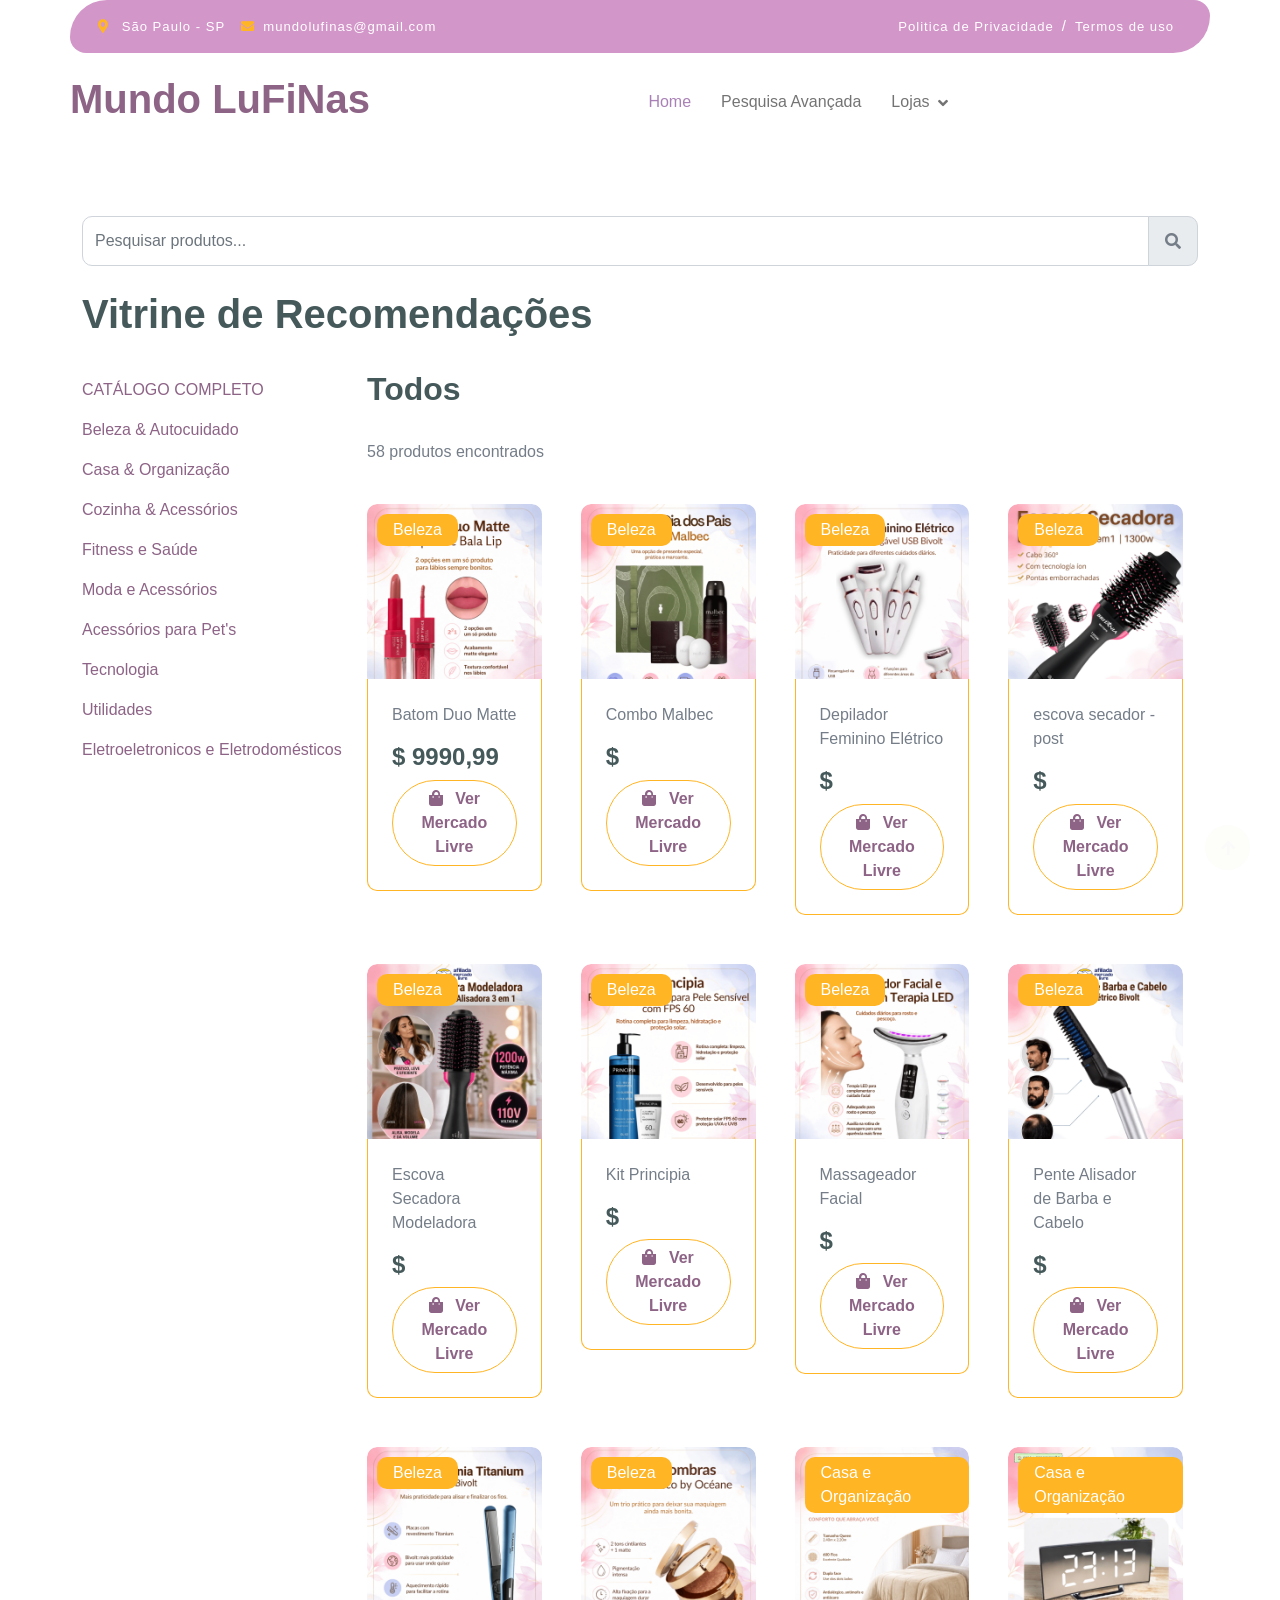
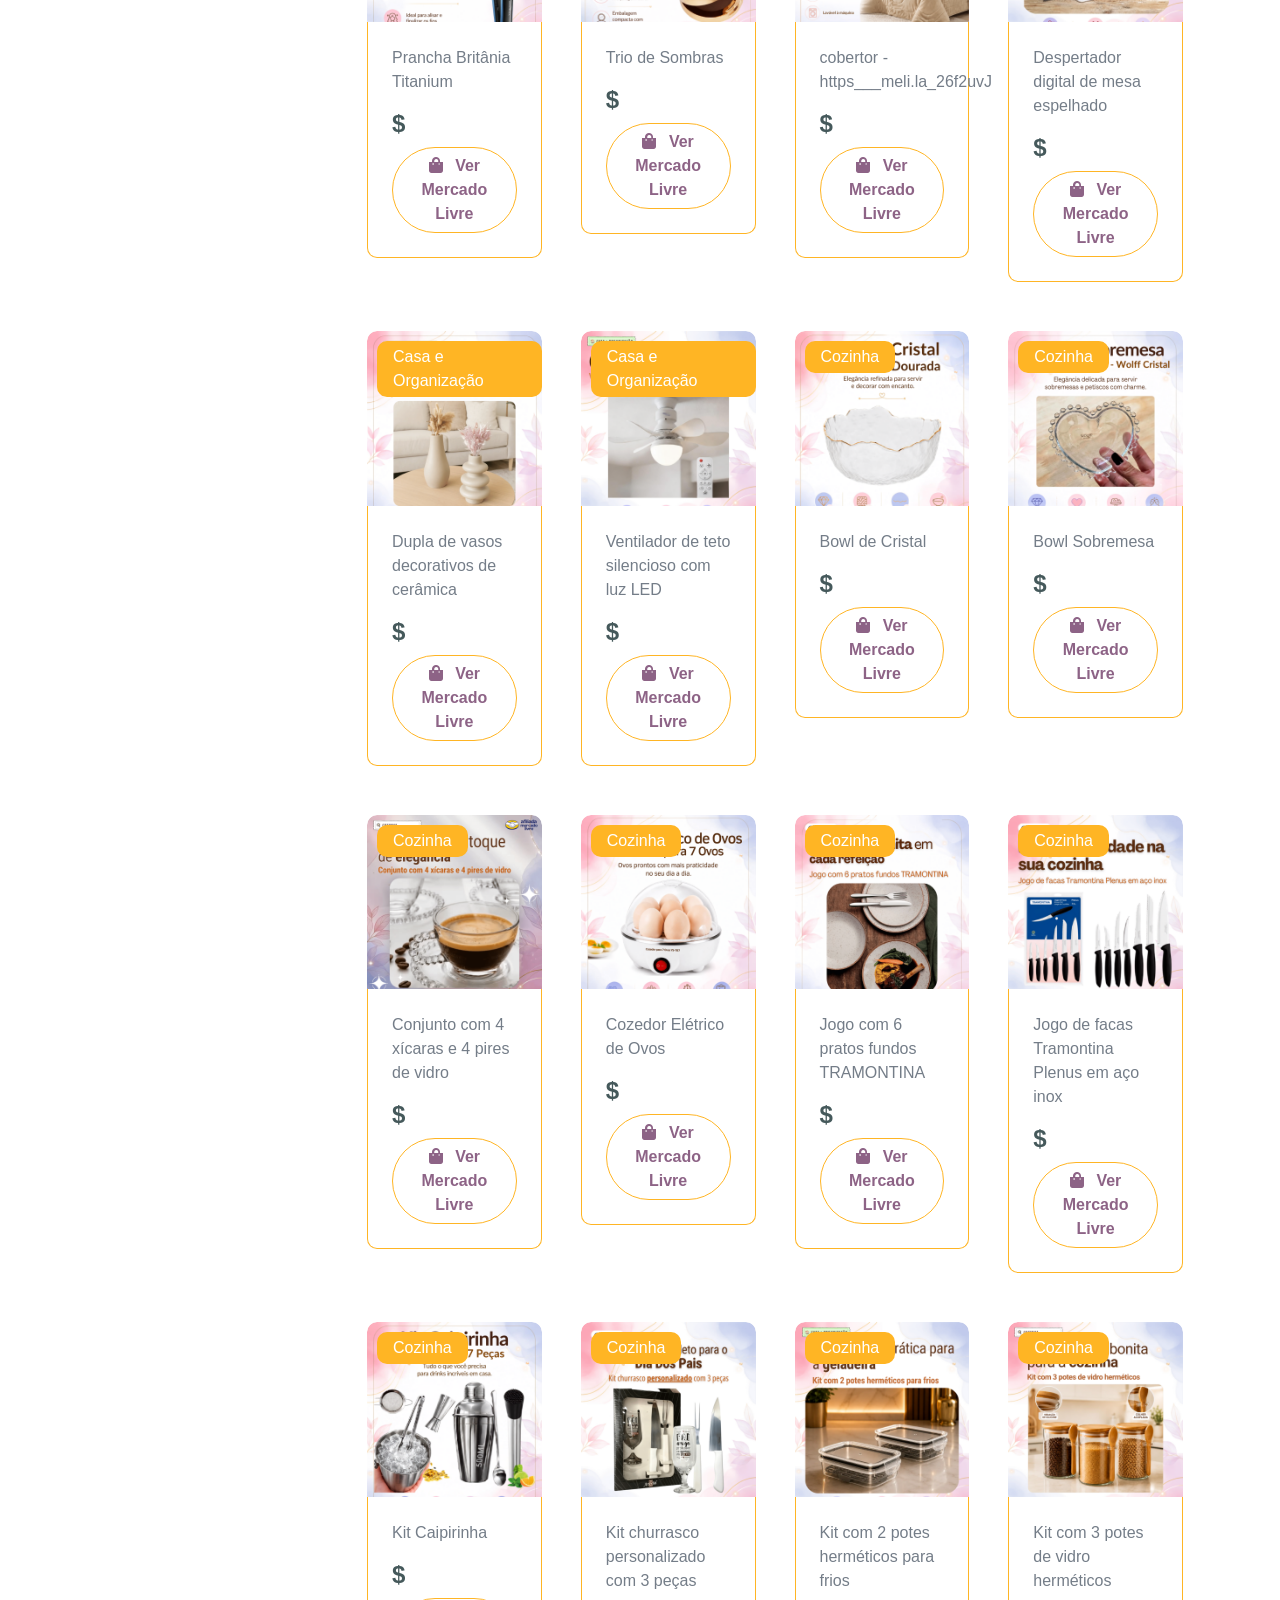
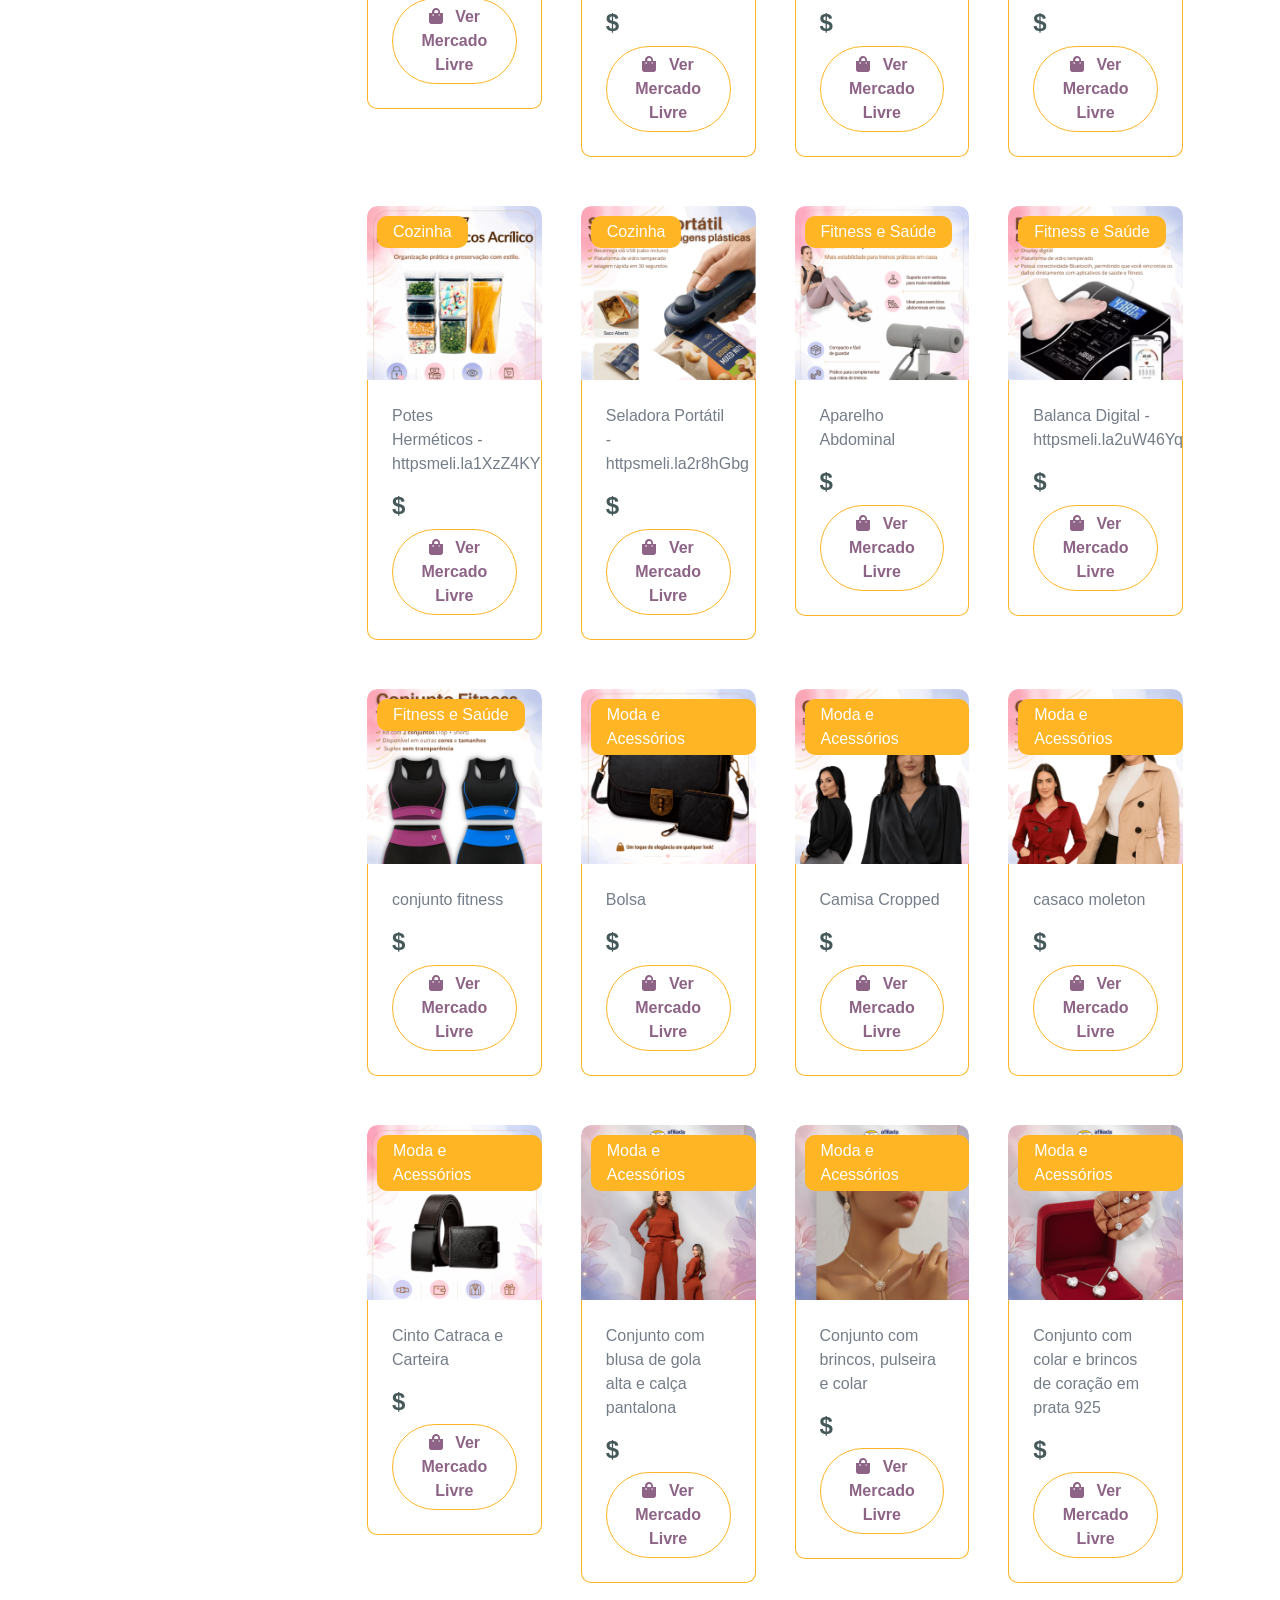
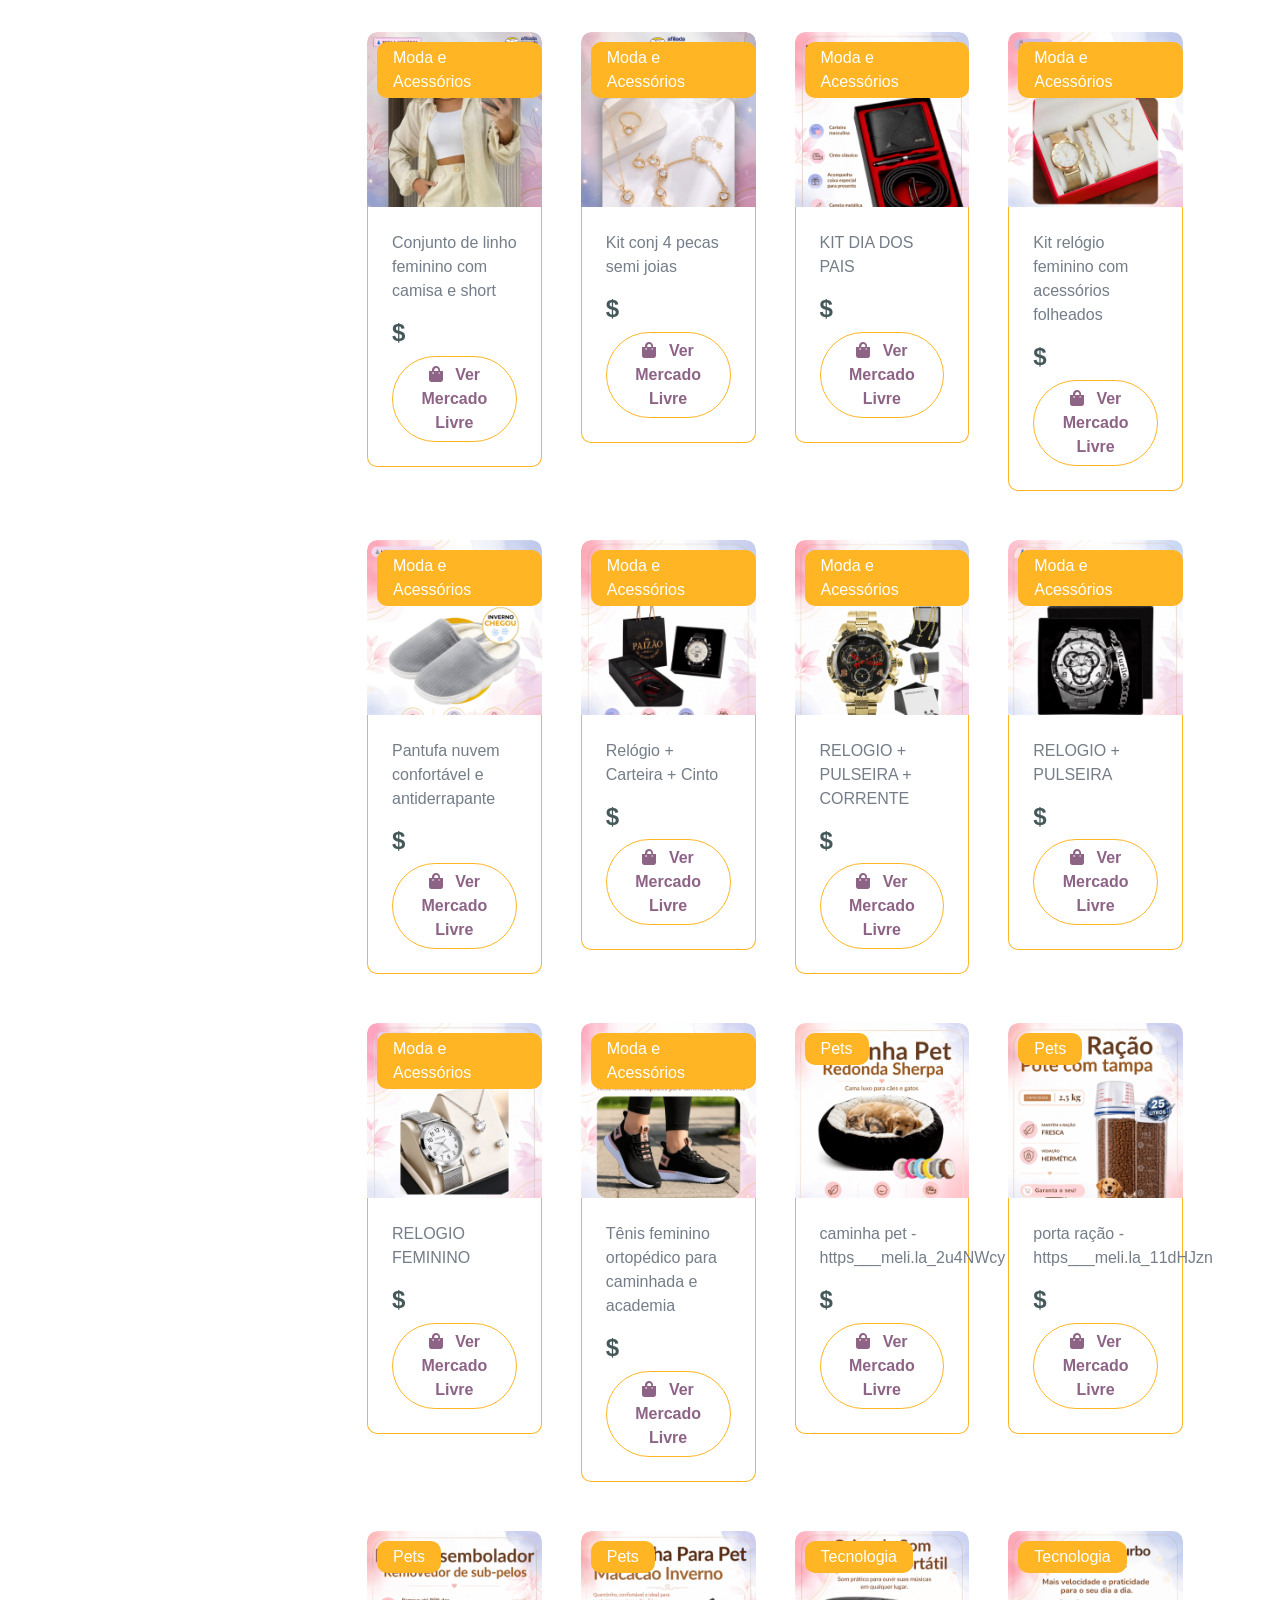
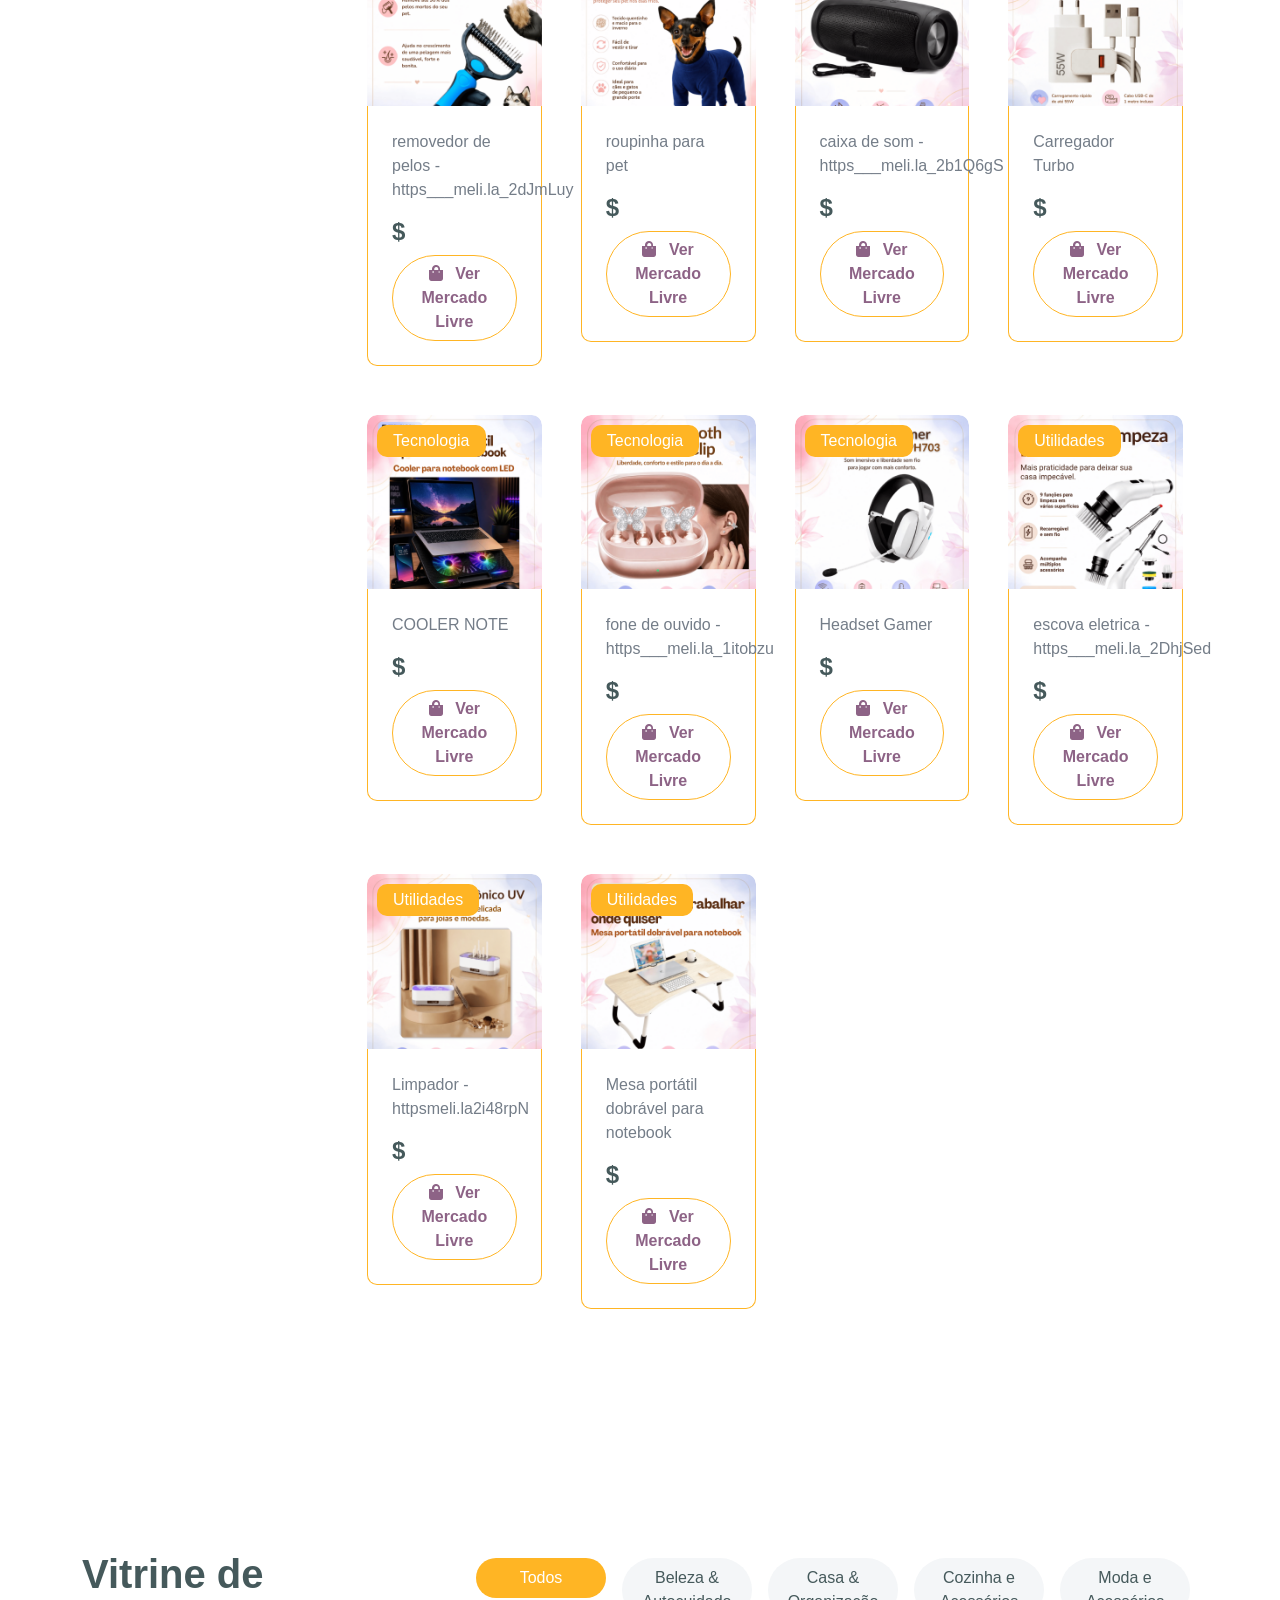
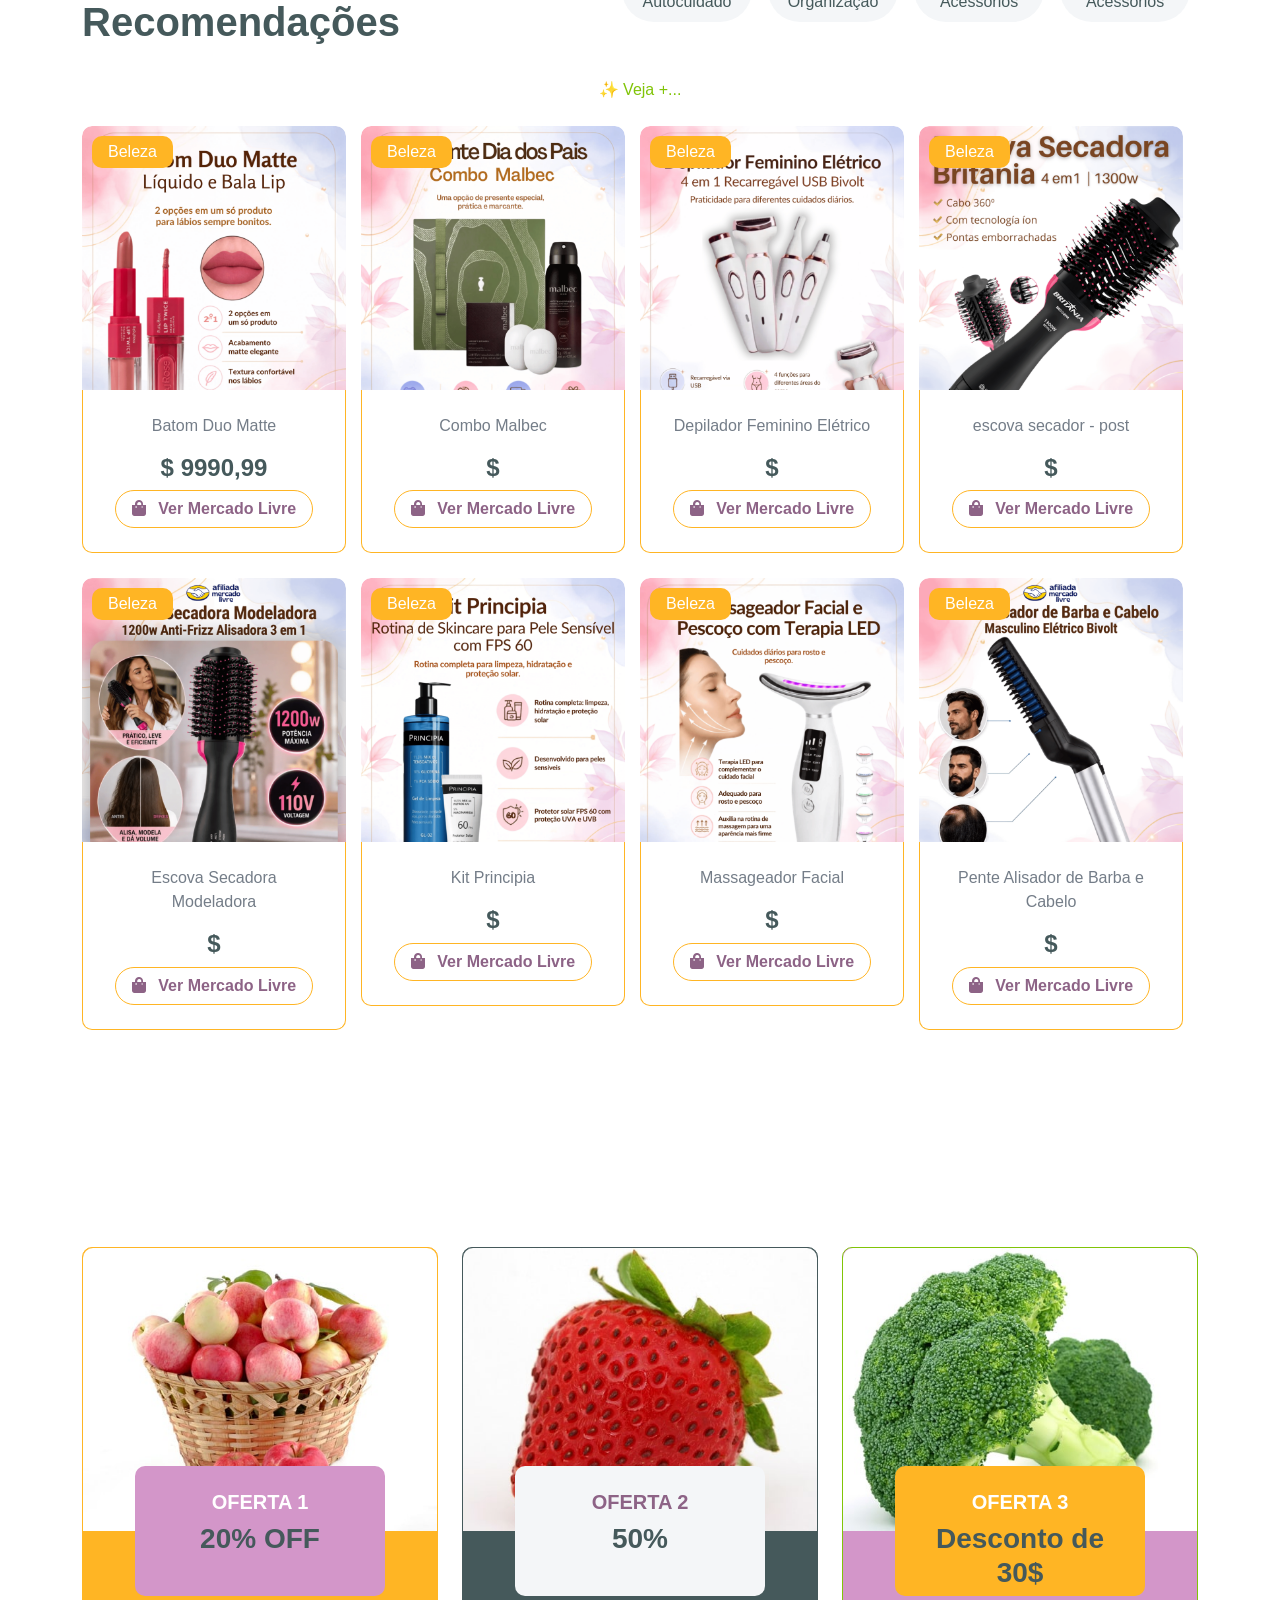
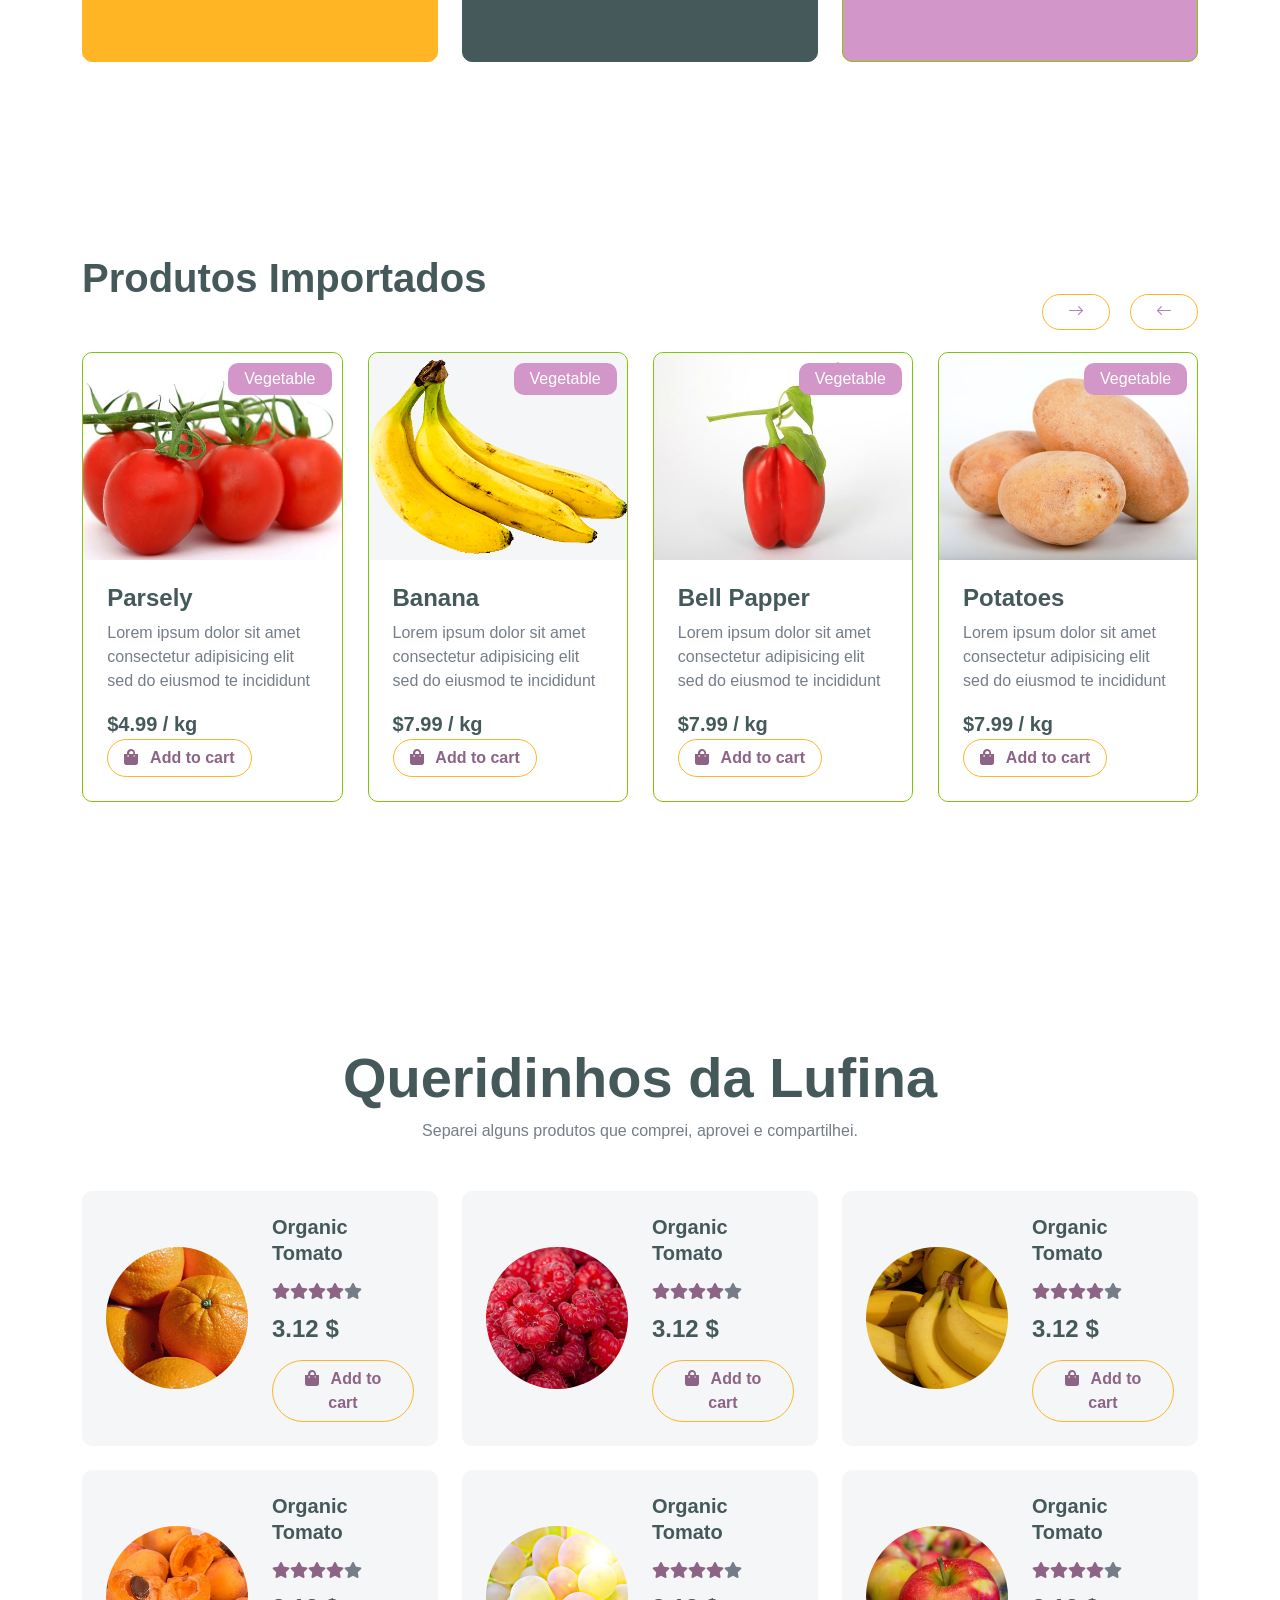
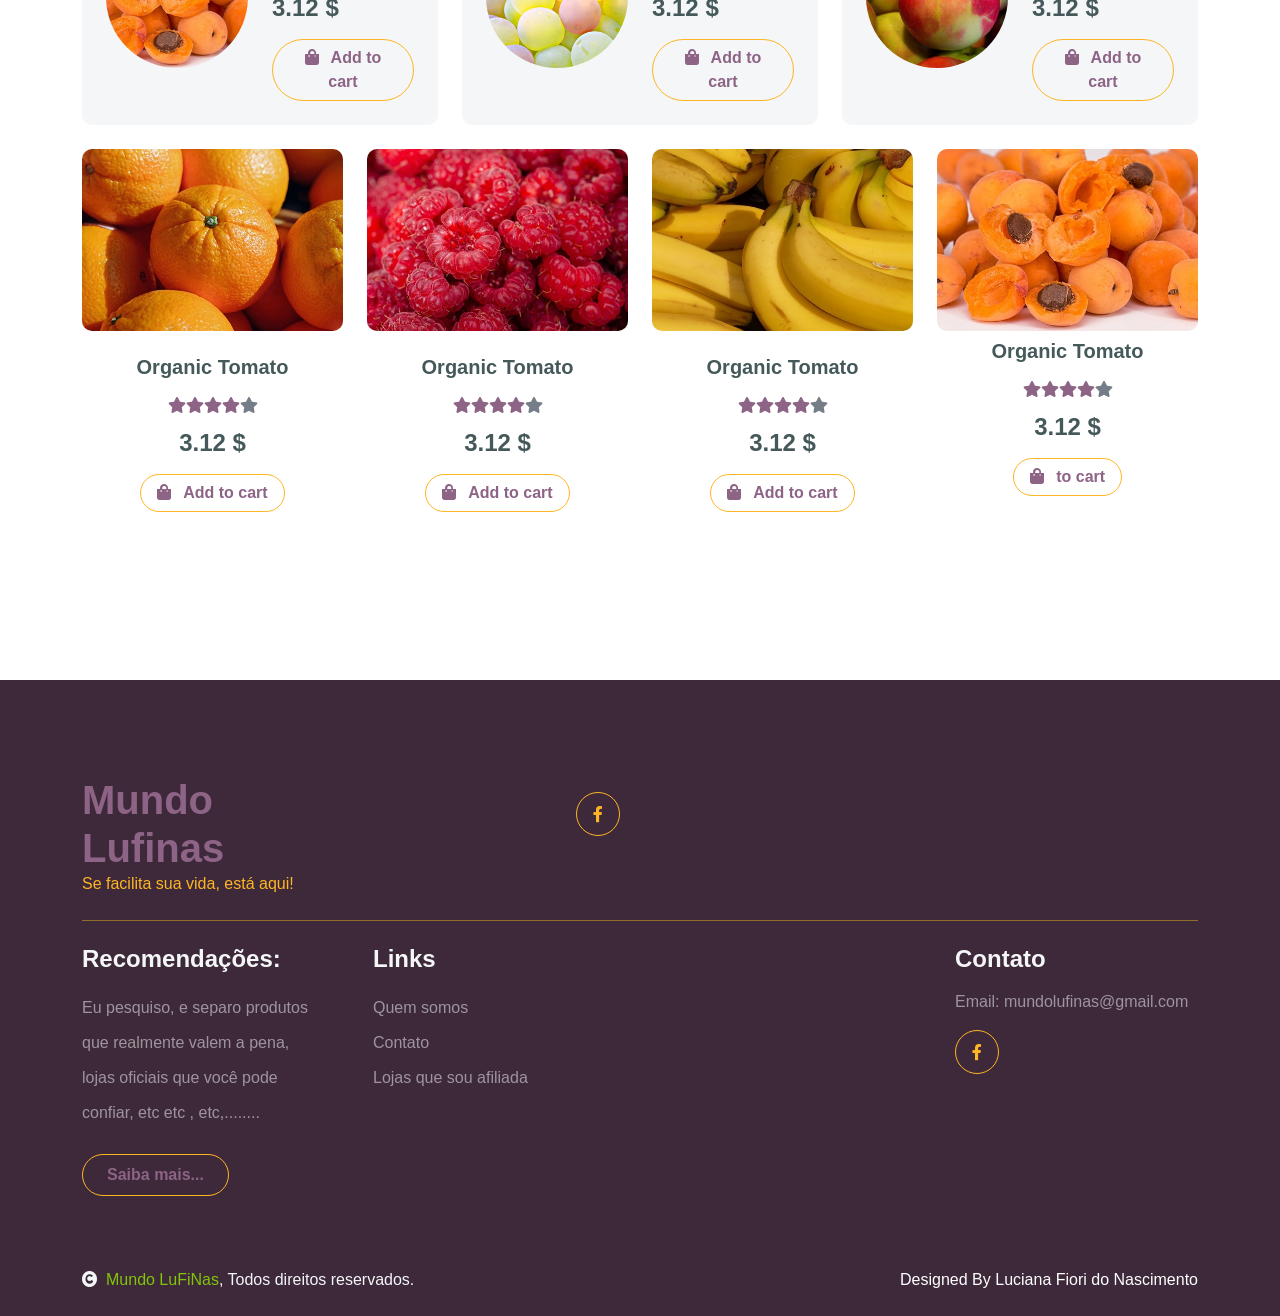
==== commit e69b3f86: "Add files via upload" ====
--- a/index.html
+++ b/index.html
@@ -75,9 +75,6 @@
                             </div>
 
                         </div>
-                        <div class="d-flex m-3 me-0">
-                            <button class="btn-search btn border border-secondary btn-md-square rounded-circle bg-white me-4" data-bs-toggle="modal" data-bs-target="#searchModal"><i class="fas fa-search text-rosa-escuro"></i></button>
-                        </div>
                     </div>
                 </nav>
             </div>
@@ -85,71 +82,146 @@
         <!-- Navbar End -->
 
 
-        <!-- ------------------------------------------------------------------------------------------- LUPA DE PESQUISA -->
-        <div class="modal fade" id="searchModal" tabindex="-1" aria-labelledby="exampleModalLabel" aria-hidden="true">
-            <div class="modal-dialog modal-fullscreen">
-                <div class="modal-content rounded-0">
-                    <div class="modal-header">
-                        <h5 class="modal-title" id="exampleModalLabel">Pesquisar</h5>
-                        <button type="button" class="btn-close" data-bs-dismiss="modal" aria-label="Close"></button>
-                    </div>
-                    <div class="modal-body d-flex align-items-center">
-                        <div class="input-group w-75 mx-auto d-flex">
-                            <input type="search" class="form-control p-3" placeholder="keywords" aria-describedby="search-icon-1">
-                            <span id="search-icon-1" class="input-group-text p-3"><i class="fa fa-search"></i></span>
-                        </div>
-                    </div>
+
+            <div class="container py-5">
+
+            </div>
+
+
+  
+        <!-- Hero End -->
+
+        <!------------------------------------------------------------------------------------------------------------------------------- pesquisa geral -->
+        <div class="container-fluid fruite py-5">
+            <div class="container py-5">
+                <h1 class="mb-4"></h1>
+                <div class="row g-4">
+                    <div class="col-lg-12">
+                        <!-- <div class="row g-4">
+                            <div class="col-xl-3">
+                            </div>
+                        </div> -->
+                        <div class="row g-4">
+                                                <div class="input-group w-100 mx-auto d-flex">
+                                                    <input type="text" id="campoPesquisa" class="form-control" placeholder="Pesquisar produtos...">
+                                                    <span id="search-icon-1" class="input-group-text p-3"><i class="fa fa-search"></i></span>
+
+                                                </div>
+
+                                            <h1>Vitrine de Recomendações</h1>                                                                    
+                            <div class="col-lg-3">
+                                <div class="row g-4">
+
+                                    <div class="col-lg-12">
+
+                                        <div class="mb-3">
+
+                                            <ul class="list-unstyled fruite-categorie">
+                                                 <li>
+                                                    <div class="d-flex justify-content-between fruite-name">
+                                                        <a href="index.html?cat=Todos" class="text-rosa-escuro">CATÁLOGO COMPLETO</a>
+
+                                                    </div>   
+                                                </li>  
+                                                <li>
+                                                    <div class="d-flex justify-content-between fruite-name">
+                                                        <a href="index.html?cat=Beleza" class="text-rosa-escuro">Beleza & Autocuidado</a>
+
+                                                    </div>
+                                                </li>
+                                                <li>
+                                                    <div class="d-flex justify-content-between fruite-name">
+                                                        <a href="index.html?cat=Casa e Organização" class="text-rosa-escuro">Casa & Organização</a>
+
+                                                    </div>
+                                                </li>
+                                                <li>
+                                                    <div class="d-flex justify-content-between fruite-name">
+                                                        <a href="index.html?cat=Cozinha" class="text-rosa-escuro">Cozinha & Acessórios</a>
+
+                                                    </div>
+                                                </li>
+                                                <li>
+                                                    <div class="d-flex justify-content-between fruite-name">
+                                                        <a href="index.html?cat=Fitness e Saúde" class="text-rosa-escuro">Fitness e Saúde</a>
+
+                                                    </div>
+                                                </li>
+                                                <li>
+                                                    <div class="d-flex justify-content-between fruite-name">
+                                                        <a href="index.html?cat=Moda e Acessórios" class="text-rosa-escuro">Moda e Acessórios</a>
+
+                                                    </div>
+                                                </li>
+                                                <li>
+                                                    <div class="d-flex justify-content-between fruite-name">
+                                                        <a href="index.html?cat=Pets" class="text-rosa-escuro">Acessórios para Pet's</a>
+
+                                                    </div>
+                                                </li>
+                                                <li>
+                                                    <div class="d-flex justify-content-between fruite-name">
+                                                        <a href="index.html?cat=Tecnologia" class="text-rosa-escuro">Tecnologia</a>
+
+                                                    </div>
+                                                </li>
+                                                <li>
+                                                    <div class="d-flex justify-content-between fruite-name">
+                                                        <a href="index.html?cat=Utilidades" class="text-rosa-escuro">Utilidades</a>
+
+                                                    </div>
+                                                </li>
+                                                <li>
+                                                    <div class="d-flex justify-content-between fruite-name">
+                                                        <a href="index.html?cat=Eletroeletronicos e Eletrodomésticos" class="text-rosa-escuro">Eletroeletronicos e Eletrodomésticos</a>
+                                                    </div>
+                                                </li>
+                                            </ul>
+                                        </div>
+                                    </div>
+                                </div>
+                            </div>
+                            <div class="col-lg-9">
+                                <div class="row g-4 justify-content-center">
+                                    <!-- Área dos produtos -->
+
+
+                                            <h2 id="tituloCategoria">Todos</h2>
+                                            <p id="quantidadeProdutos"></p>
+                                            <div class="col-lg-12">
+                                                <div id="catalogo" class="row g-4">
+                                            </div>    
+                                                <!-- Os produtos serão inseridos aqui -->
+                                            </div>
+
+
+
+                                    
+
+                                    <div class="col-12">
+                                        <!-- <div class="pagination d-flex justify-content-center mt-5">
+                                            <a href="#" class="rounded">&laquo;</a>
+                                            <a href="#" class="active rounded">1</a>
+                                            <a href="#" class="rounded">2</a>
+                                            <a href="#" class="rounded">3</a>
+                                            <a href="#" class="rounded">4</a>
+                                            <a href="#" class="rounded">5</a>
+                                            <a href="#" class="rounded">6</a>
+                                            <a href="#" class="rounded">&raquo;</a>
+                                        </div> -->
+                                    </div>
+                                </div>
+                            </div>
+
+                        </div>
+                    </div>
+
                 </div>
-            </div>
+                
+            </div>
+            
         </div>
-        <!-- Modal Search End -->
-
-
-        <!--------------------------------------------------------------------------------- BANNER PRINCIPAL -->
-        <div class="container-fluid py-5 mb-5 hero-header">
-            <div class="container py-5">
-                <div class="row g-5 align-items-center">
-                    <div class="col-md-12 col-lg-7">
-                        <h4 class="mb-3 text-secondary">Seja bem vindo(a) ao</h4>
-                        <h1 class="mb-5 display-3 text-rosa-escuro">Mundo LuFiNas</h1>
-                    </div>
-                    <div class="col-md-12 col-lg-5">
-                        <div id="carouselId" class="carousel slide position-relative" data-bs-ride="carousel">
-                            <div class="carousel-inner" role="listbox">
-                                <div class="carousel-item active rounded">
-                                    <img src="img/logoML.png" class="img-fluid w-100 h-100 bg-secondary rounded" alt="First slide">
-                                    <!-- <a href="#" class="btn px-4 py-2 text-white rounded">MERCADO LIVRE</a>-->
-                                </div>
-                                <div class="carousel-item rounded">
-                                    <img src="img/logoShein.png" class="img-fluid w-100 h-100 rounded" alt="Second slide">
-                                    <!--<a href="#" class="btn px-4 py-2 text-white rounded">SHEIN</a> -->
-                                </div>
-                                <div class="carousel-item rounded">
-                                    <img src="img/logoMagalu.png" class="img-fluid w-100 h-100 rounded" alt="Second slide"> 
-                                    <!--<a href="#" class="btn px-4 py-2 text-white rounded">MAGAZINE LUIZA</a> -->
-                                </div>
-                                <div class="carousel-item rounded">
-                                    <img src="img/logoAmazon.png" class="img-fluid w-100 h-100 rounded" alt="Second slide">
-                                    <!--<a href="#" class="btn px-4 py-2 text-white rounded">AMAZON</a> -->
-                                </div>
-
-                            </div>
-                            <button class="carousel-control-prev" type="button" data-bs-target="#carouselId" data-bs-slide="prev">
-                                <span class="carousel-control-prev-icon" aria-hidden="true"></span>
-                                <span class="visually-hidden">Previous</span>
-                            </button>
-                            <button class="carousel-control-next" type="button" data-bs-target="#carouselId" data-bs-slide="next">
-                                <span class="carousel-control-next-icon" aria-hidden="true"></span>
-                                <span class="visually-hidden">Next</span>
-                            </button>
-                        </div>
-                    </div>
-                </div>
-            </div>
-        </div>
-        <!-- Hero End -->
-
-
+        <!-- Fruits Shop End-->
 
 
         <!------------------------------------------------------------------------------------ PRODUTOS -->
@@ -198,8 +270,8 @@
                         <div id="todos" class="tab-pane fade show p-0 active">
                             <div class="row g-4">
 
-                                    <a href="shop.html?cat=Todos" class="text-uppercase btn-primary tm-btn mx-auto tm-d-table">
-                                        ✨ Veja todos... 
+                                    <a href="shop.html?cat=Todos" >
+                                        ✨ Veja +... 
                                     </a>
                                 <div class="col-lg-12" id="catalogo-todos">
 
@@ -212,7 +284,7 @@
                         <div id="beleza" class="tab-pane fade show p-0">
                             <div class="row g-4">
                                     <a href="shop.html?cat=Beleza" class="text-uppercase btn-primary tm-btn mx-auto tm-d-table">
-                                        ✨ Veja todos... 
+                                        ✨ Veja +... 
                                     </a>
 
                                 <div class="col-lg-12" id="catalogo-beleza">
@@ -224,7 +296,7 @@
                         <div id="casa" class="tab-pane fade show p-0">
                             <div class="row g-4">
                                     <a href="shop.html?cat=Casa e Organização" class="text-uppercase btn-primary tm-btn mx-auto tm-d-table">
-                                        ✨ Veja todos... 
+                                        ✨ Veja +... 
                                     </a>
 
                                 <div class="col-lg-12" id="catalogo-casa">
@@ -236,7 +308,7 @@
                         <div id="cozinha" class="tab-pane fade show p-0">
                             <div class="row g-4">
                                     <a href="shop.html?cat=Cozinha" class="text-uppercase btn-primary tm-btn mx-auto tm-d-table">
-                                        ✨ Veja todos... 
+                                        ✨ Veja +... 
                                     </a>
 
                                 <div class="col-lg-12" id="catalogo-cozinha">
@@ -248,7 +320,7 @@
                         <div id="moda" class="tab-pane fade show p-0">
                             <div class="row g-4">
                                     <a href="shop.html?cat=Moda e Acessórios" class="text-uppercase btn-primary tm-btn mx-auto tm-d-table">
-                                        ✨ Veja todos... 
+                                        ✨ Veja +... 
                                     </a>
 
                                 <div class="col-lg-12" id="catalogo-moda">
--- a/css/style.css
+++ b/css/style.css
@@ -6,6 +6,7 @@
     --bs-light: #dfdbdf;
     --bs-success: #8decc0;
     --bs-danger: #dc3545;
+    --bg-escuro: #3d293a;
 
 }
 
@@ -13,13 +14,17 @@
     background-color: #d396c9 ;
 }
 
+.bg-escuro {
+    background-color: #3d293a ;
+}
+
 .text-pink {
     color: #eb08c5;
 }
 
 
 .text-cinza-escuro {
-    color: #383738;
+    color: #6b606b;
 }
 
 .text-rosa-escuro {
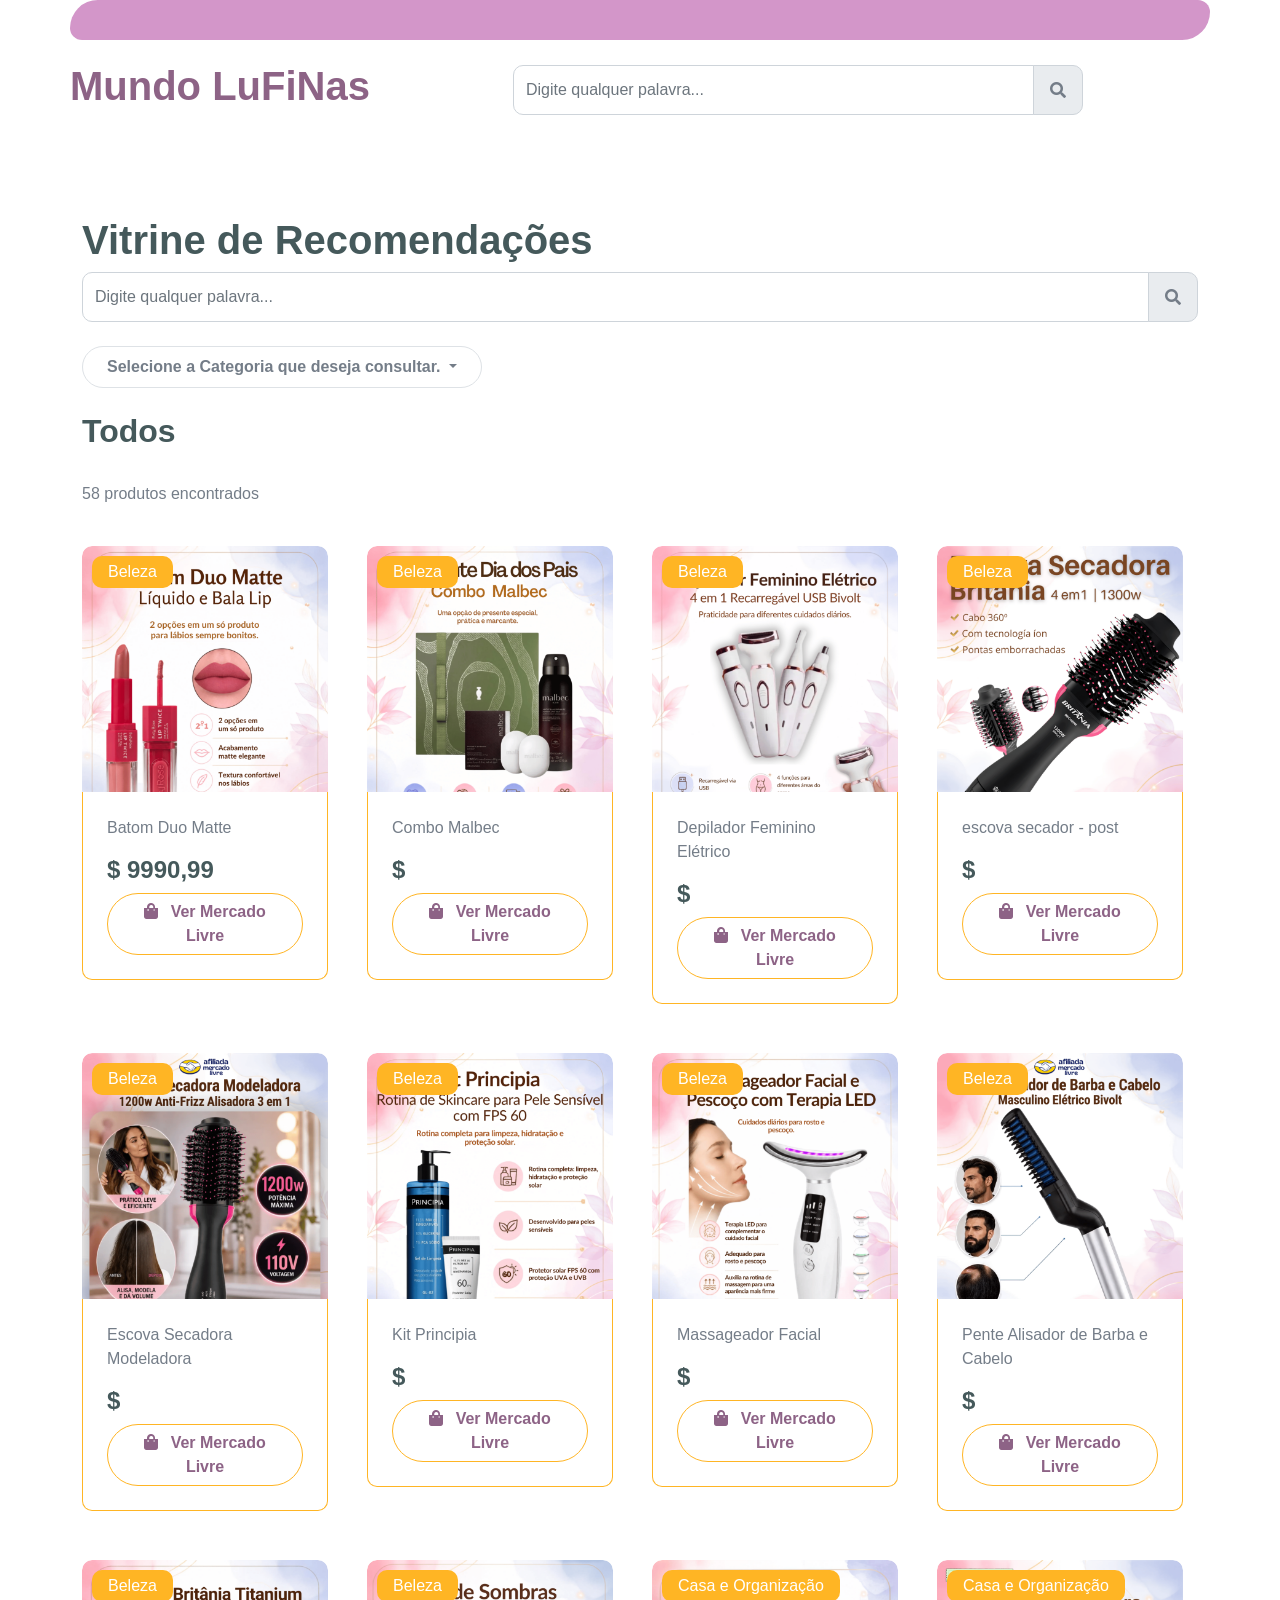
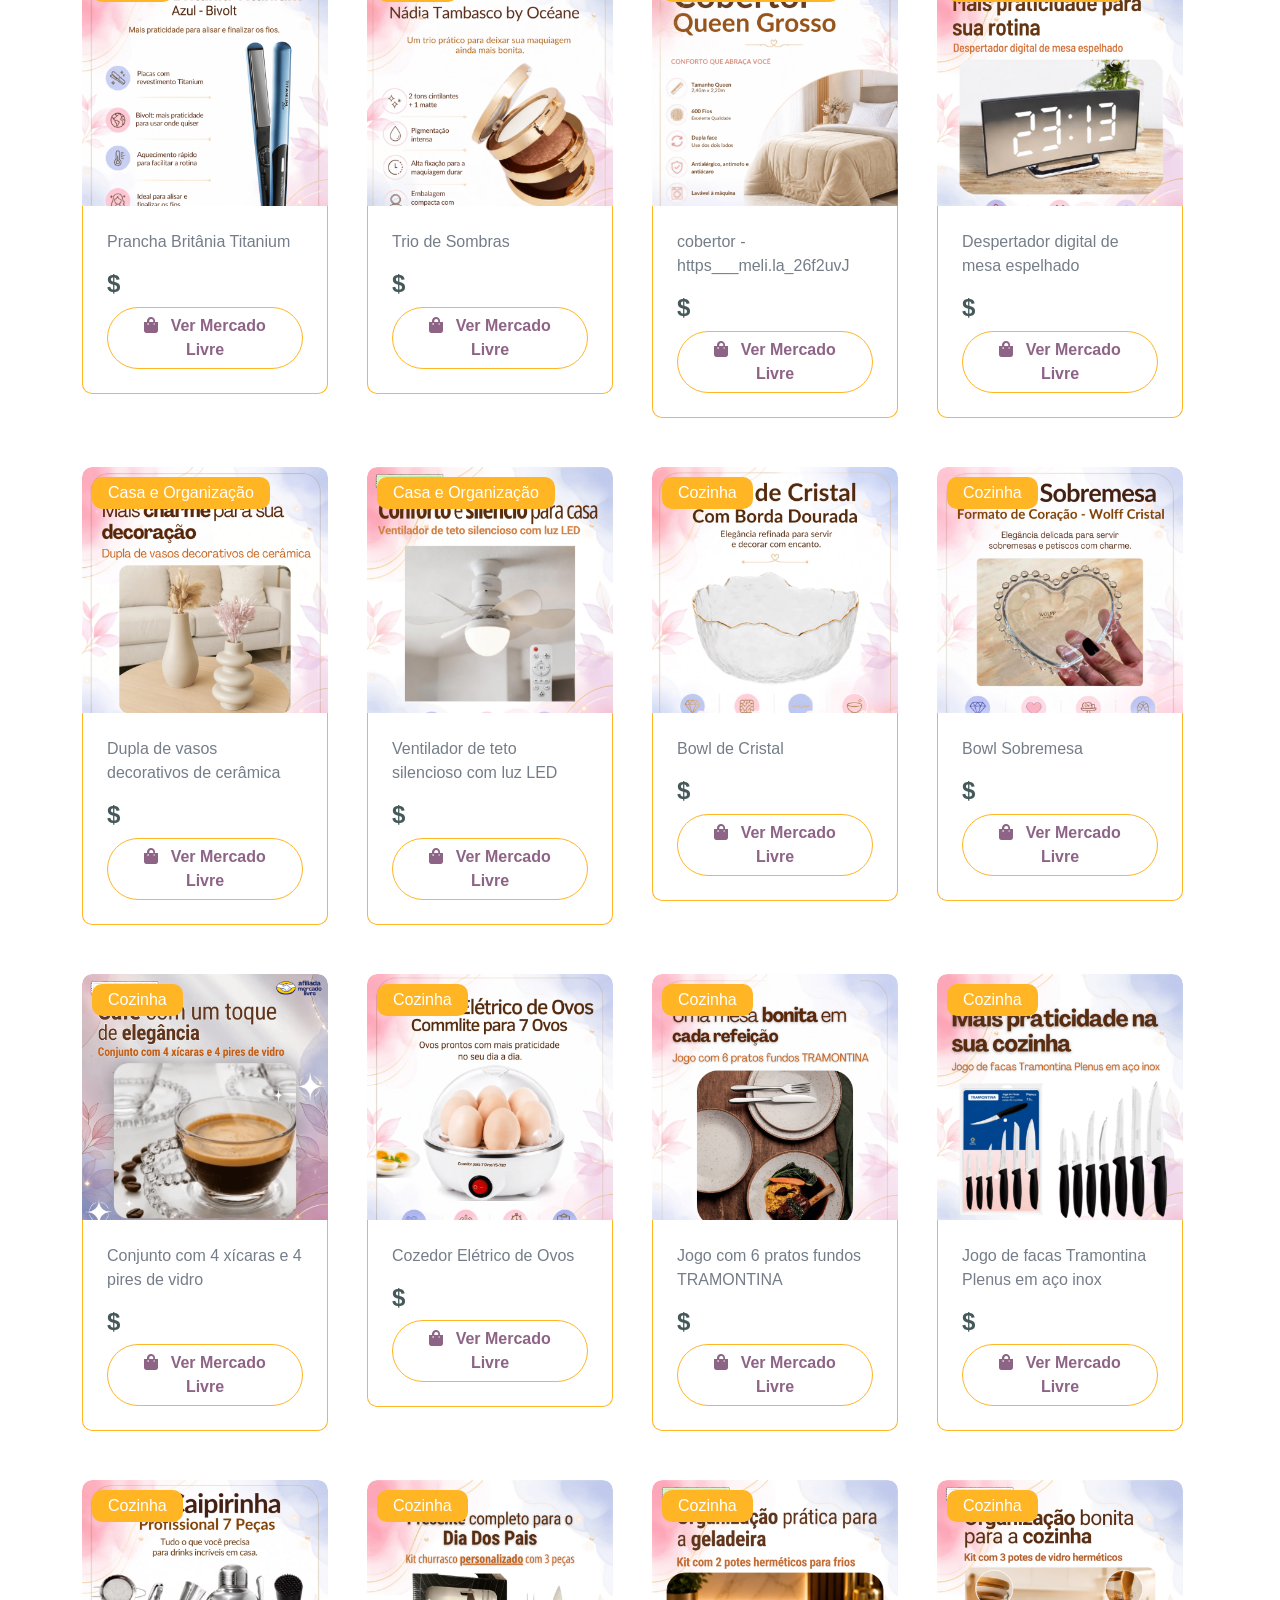
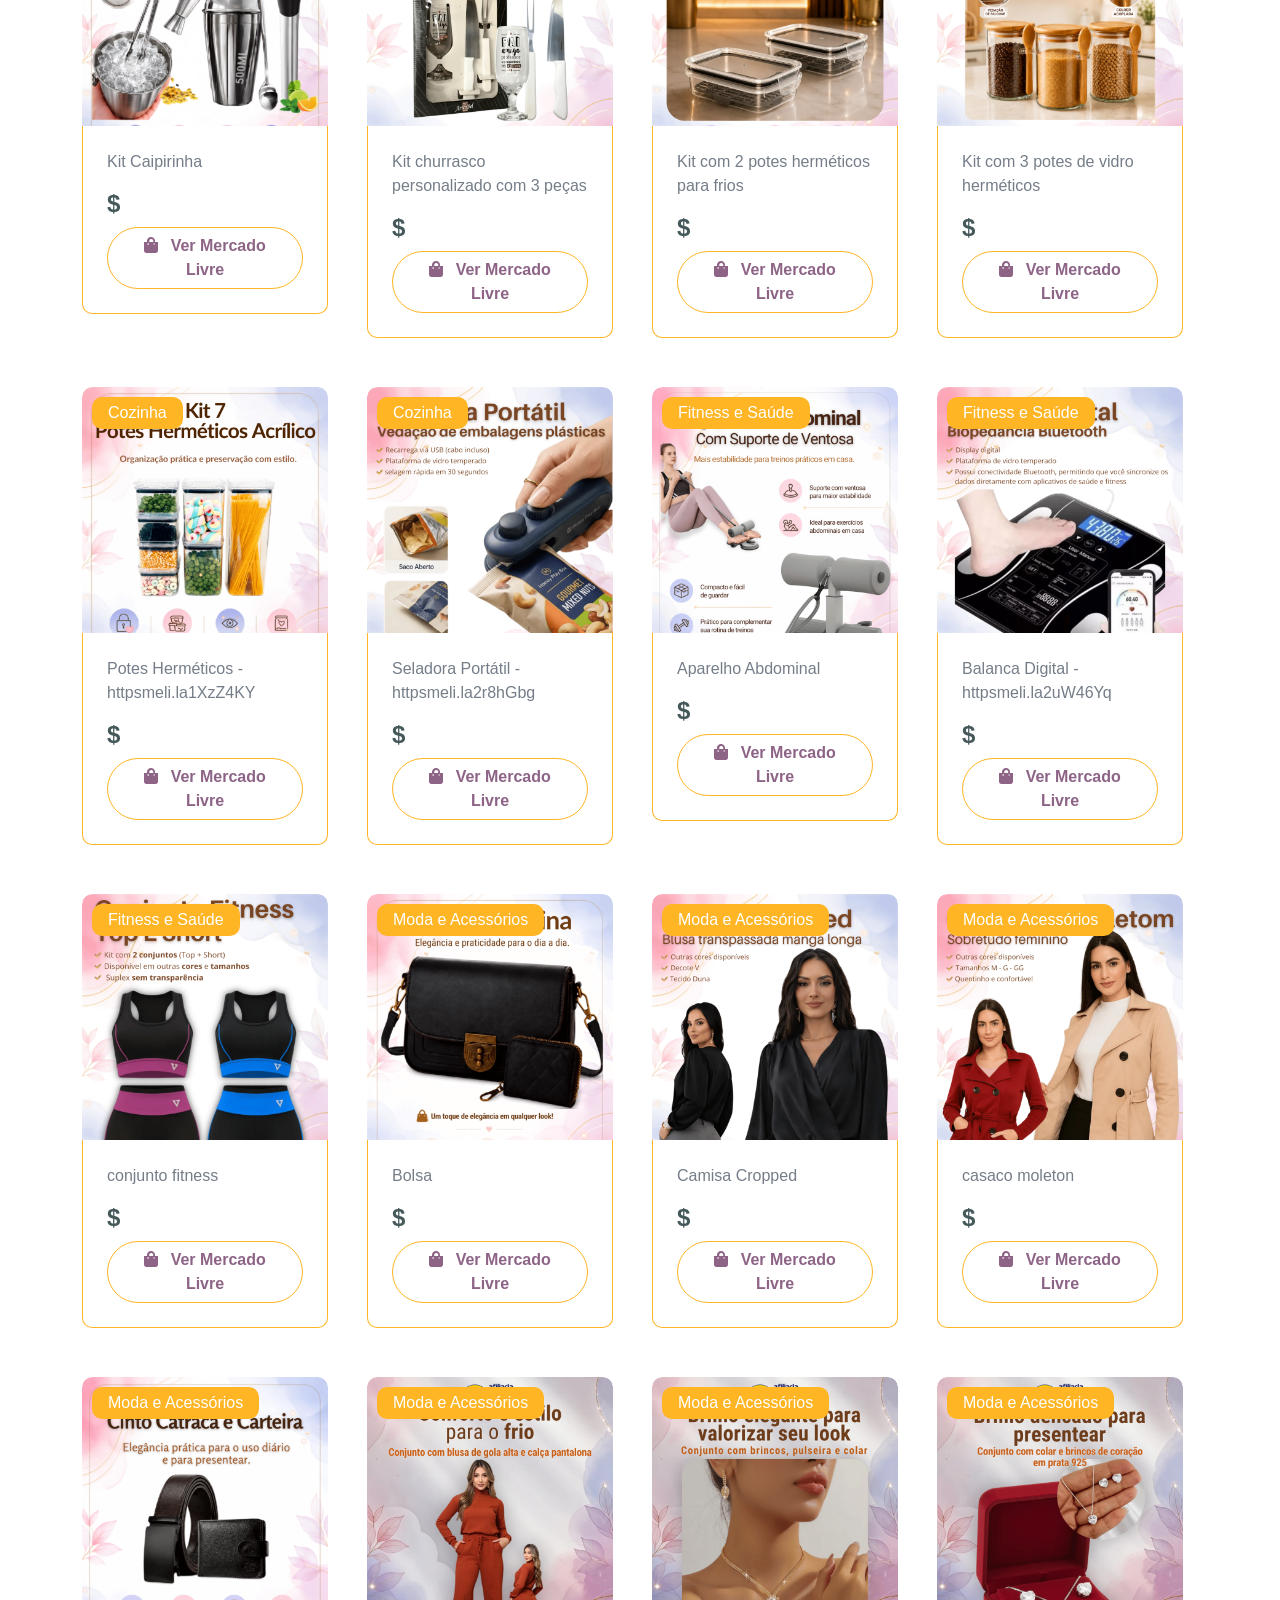
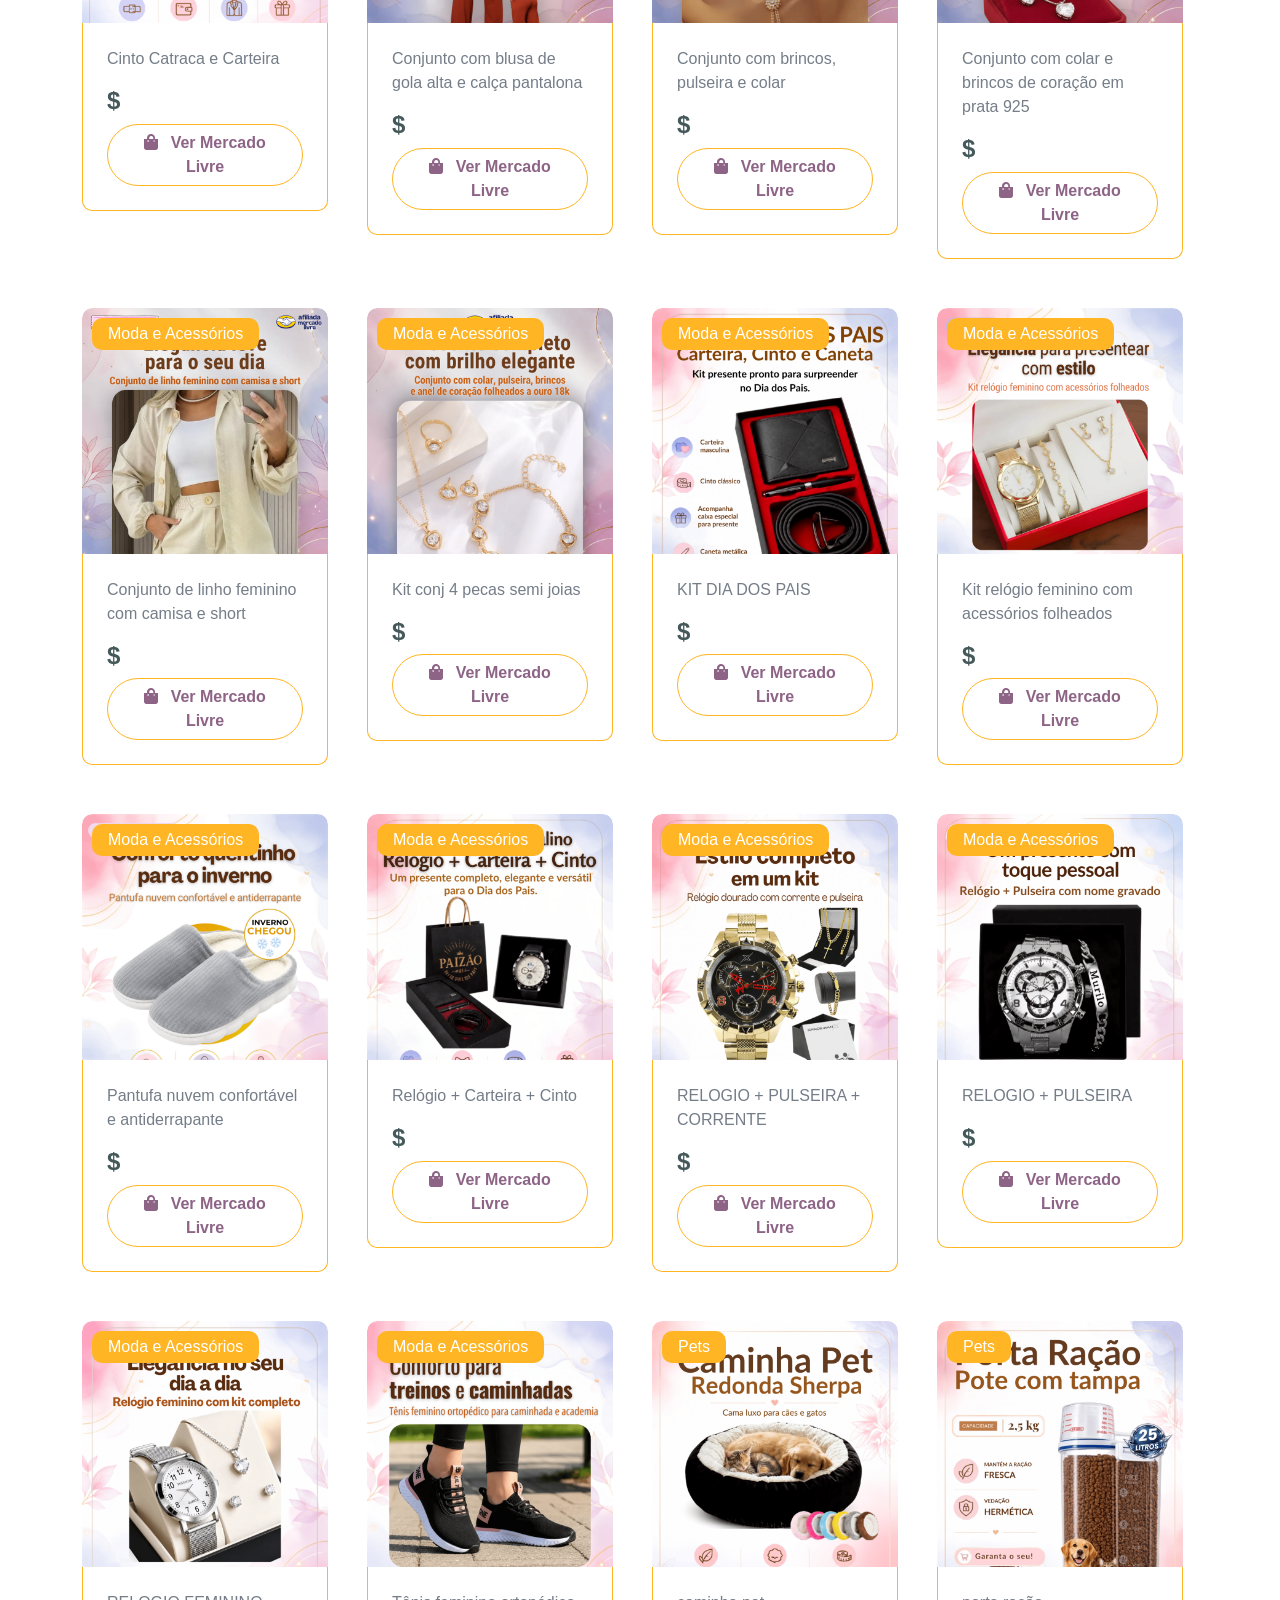
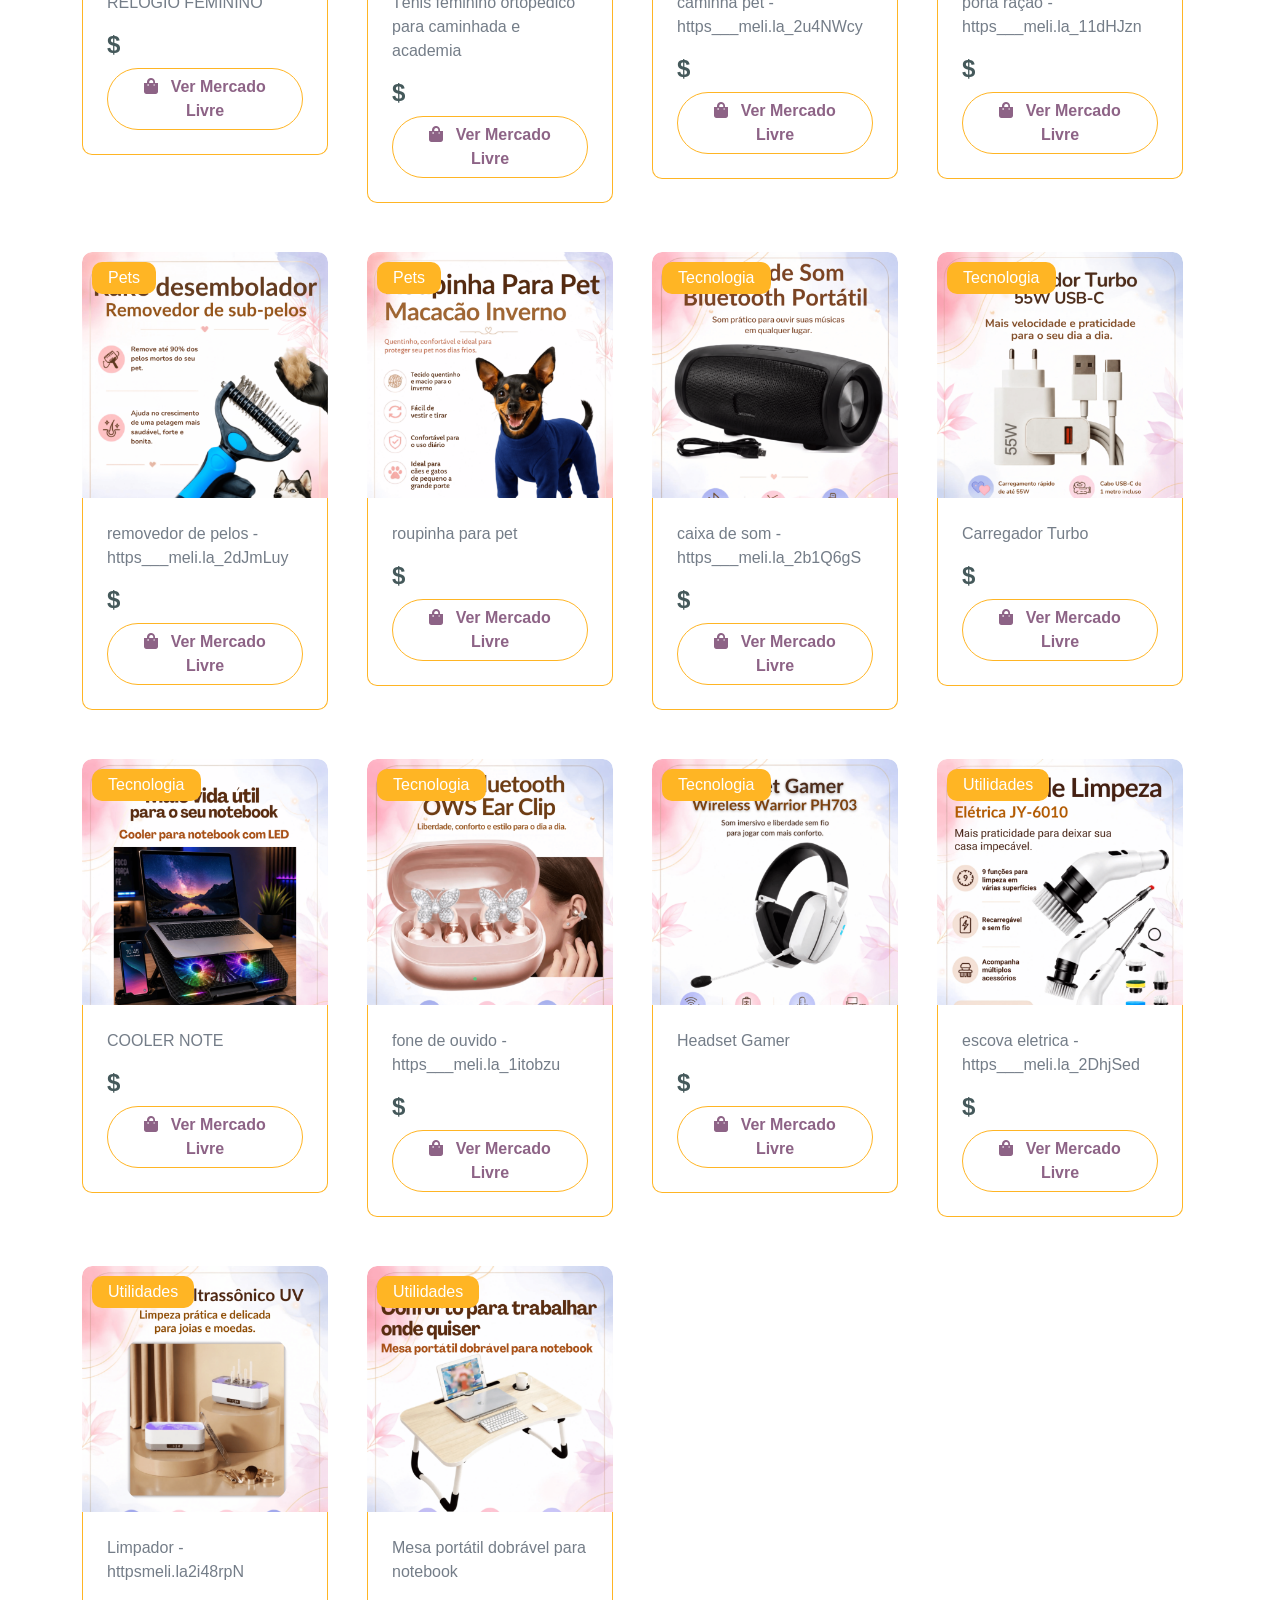
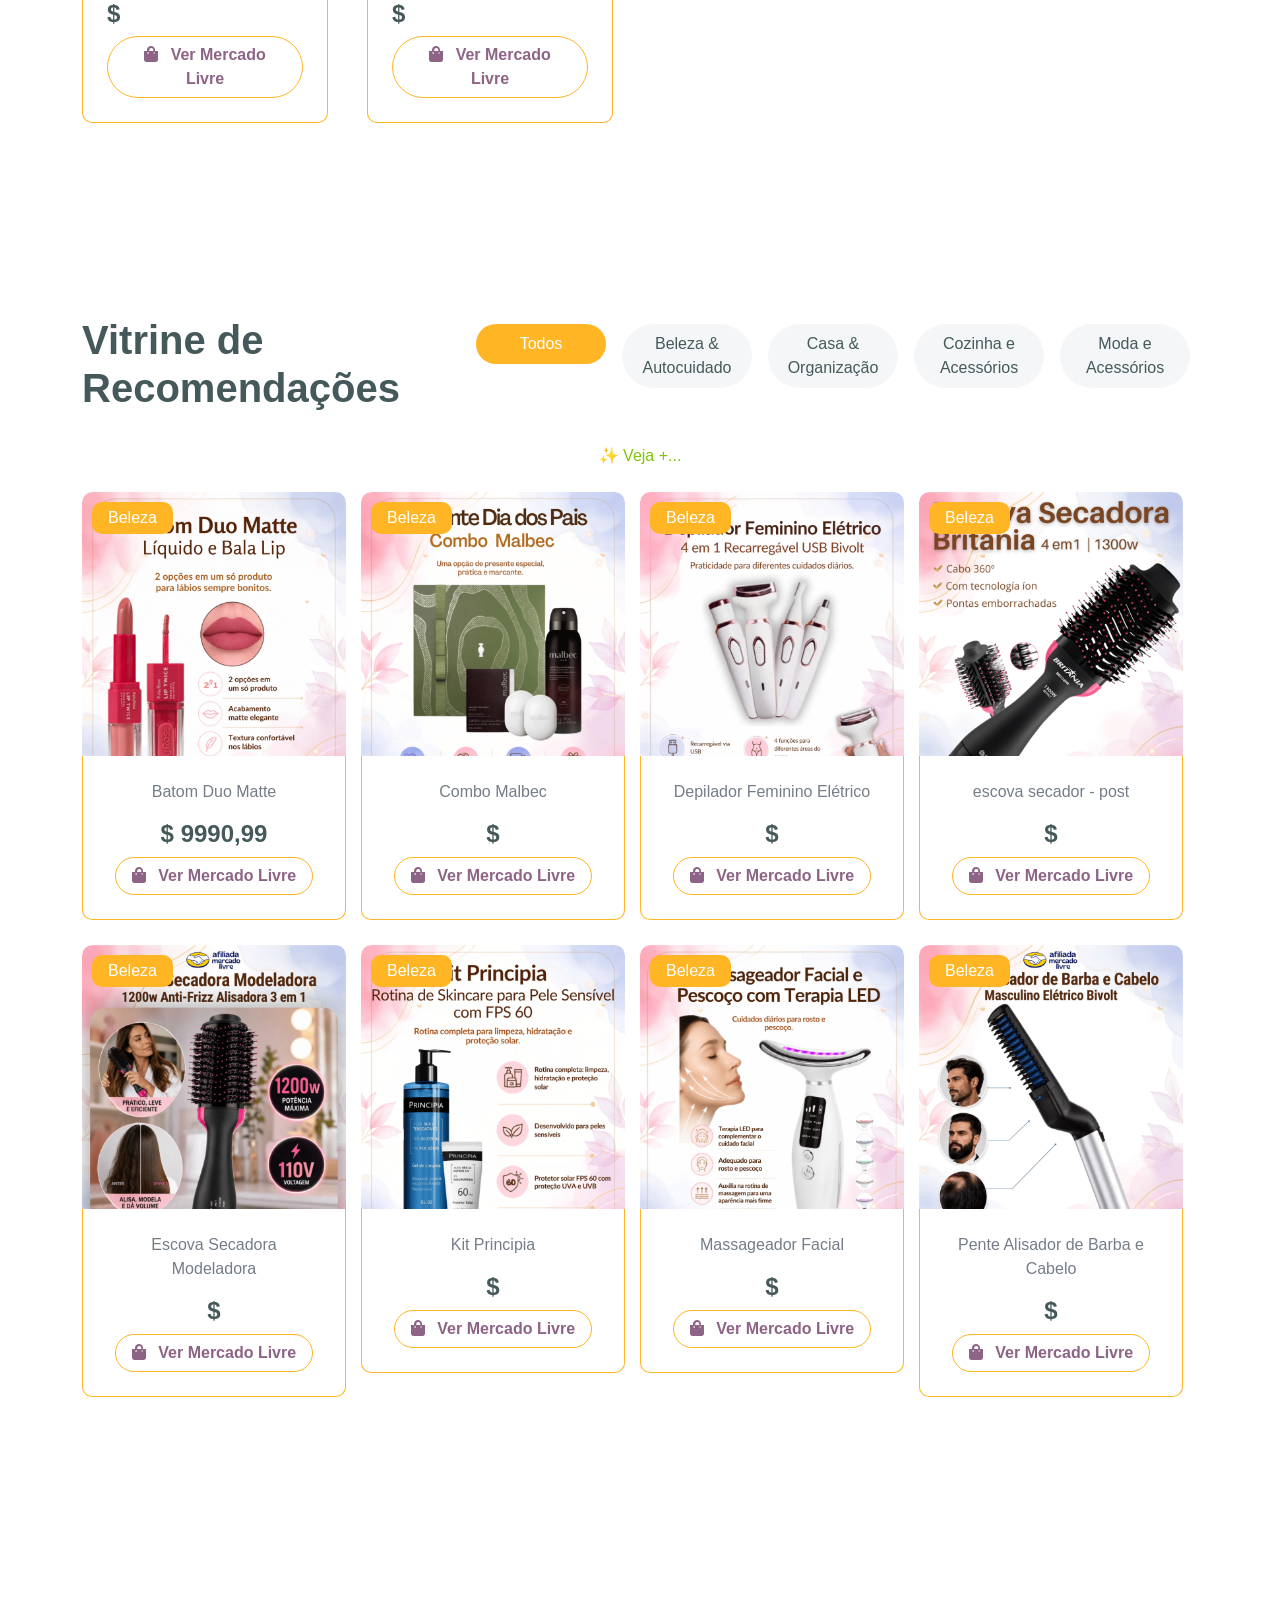
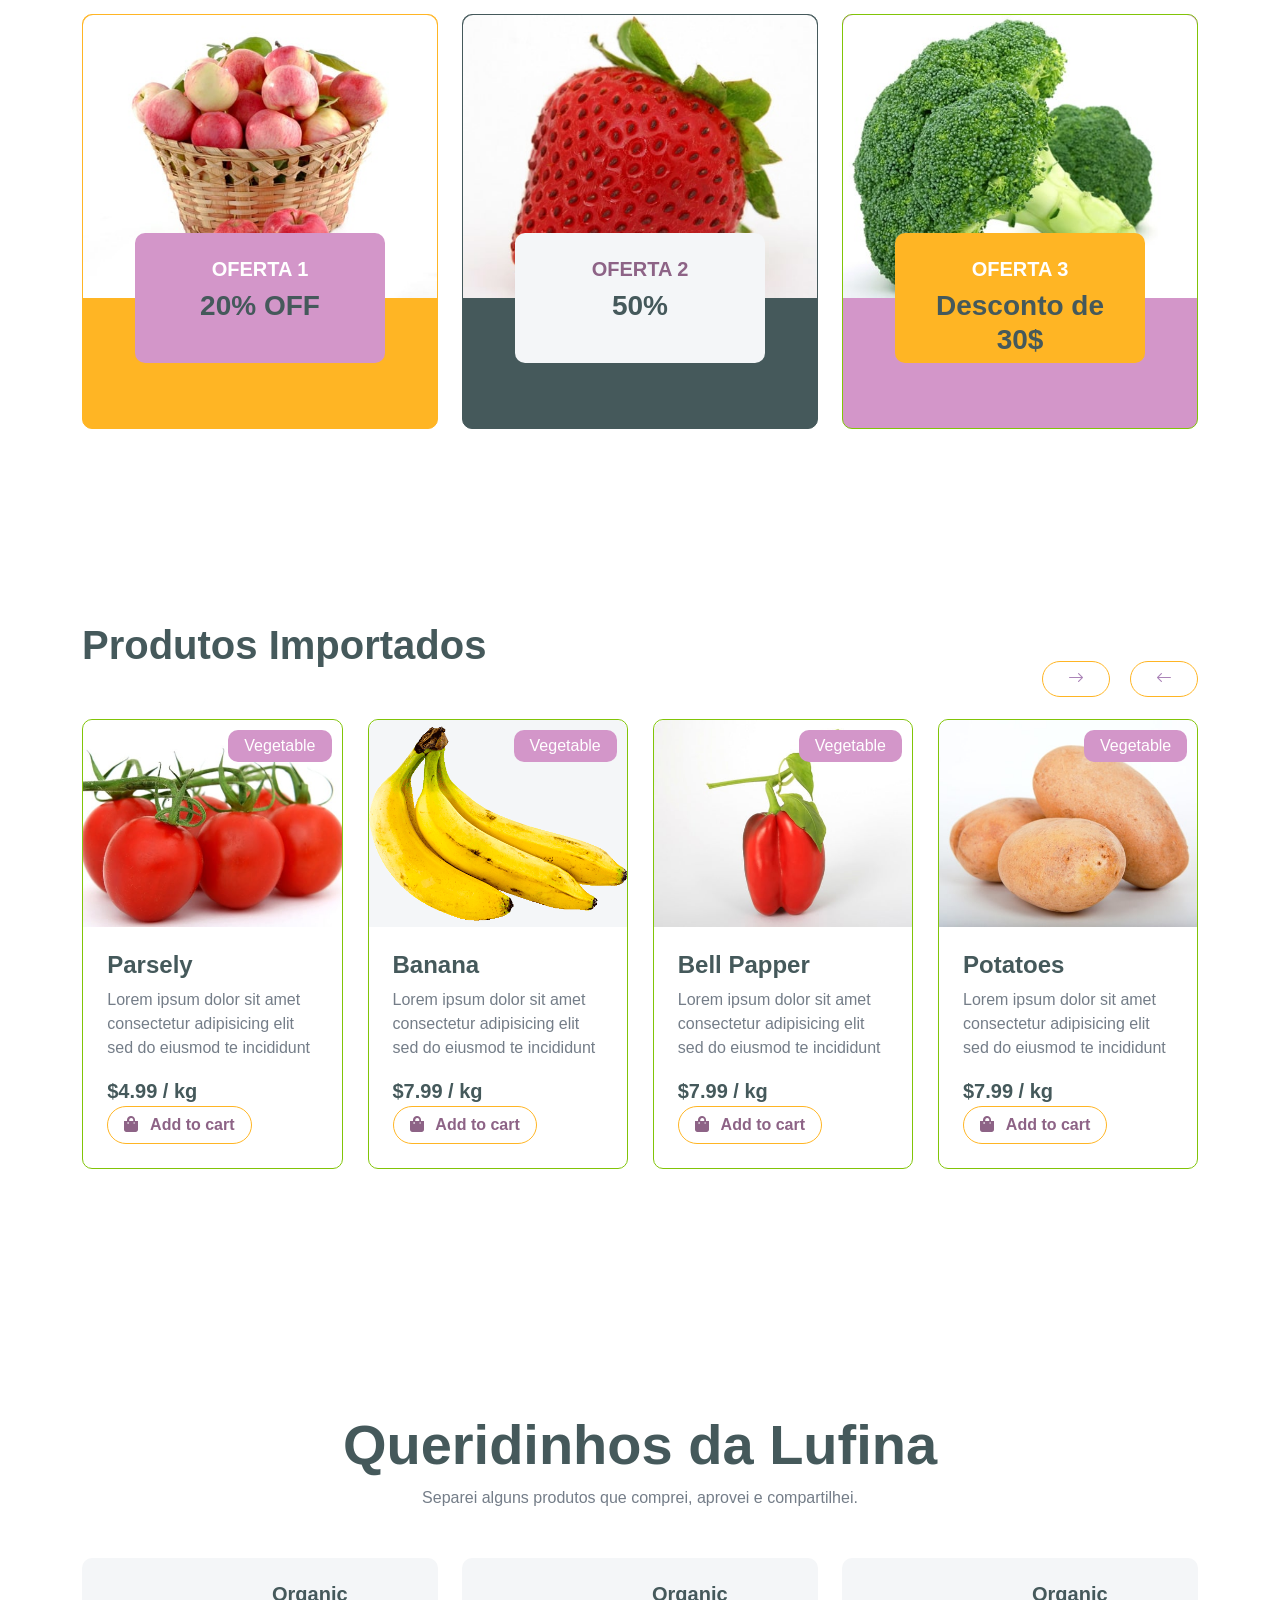
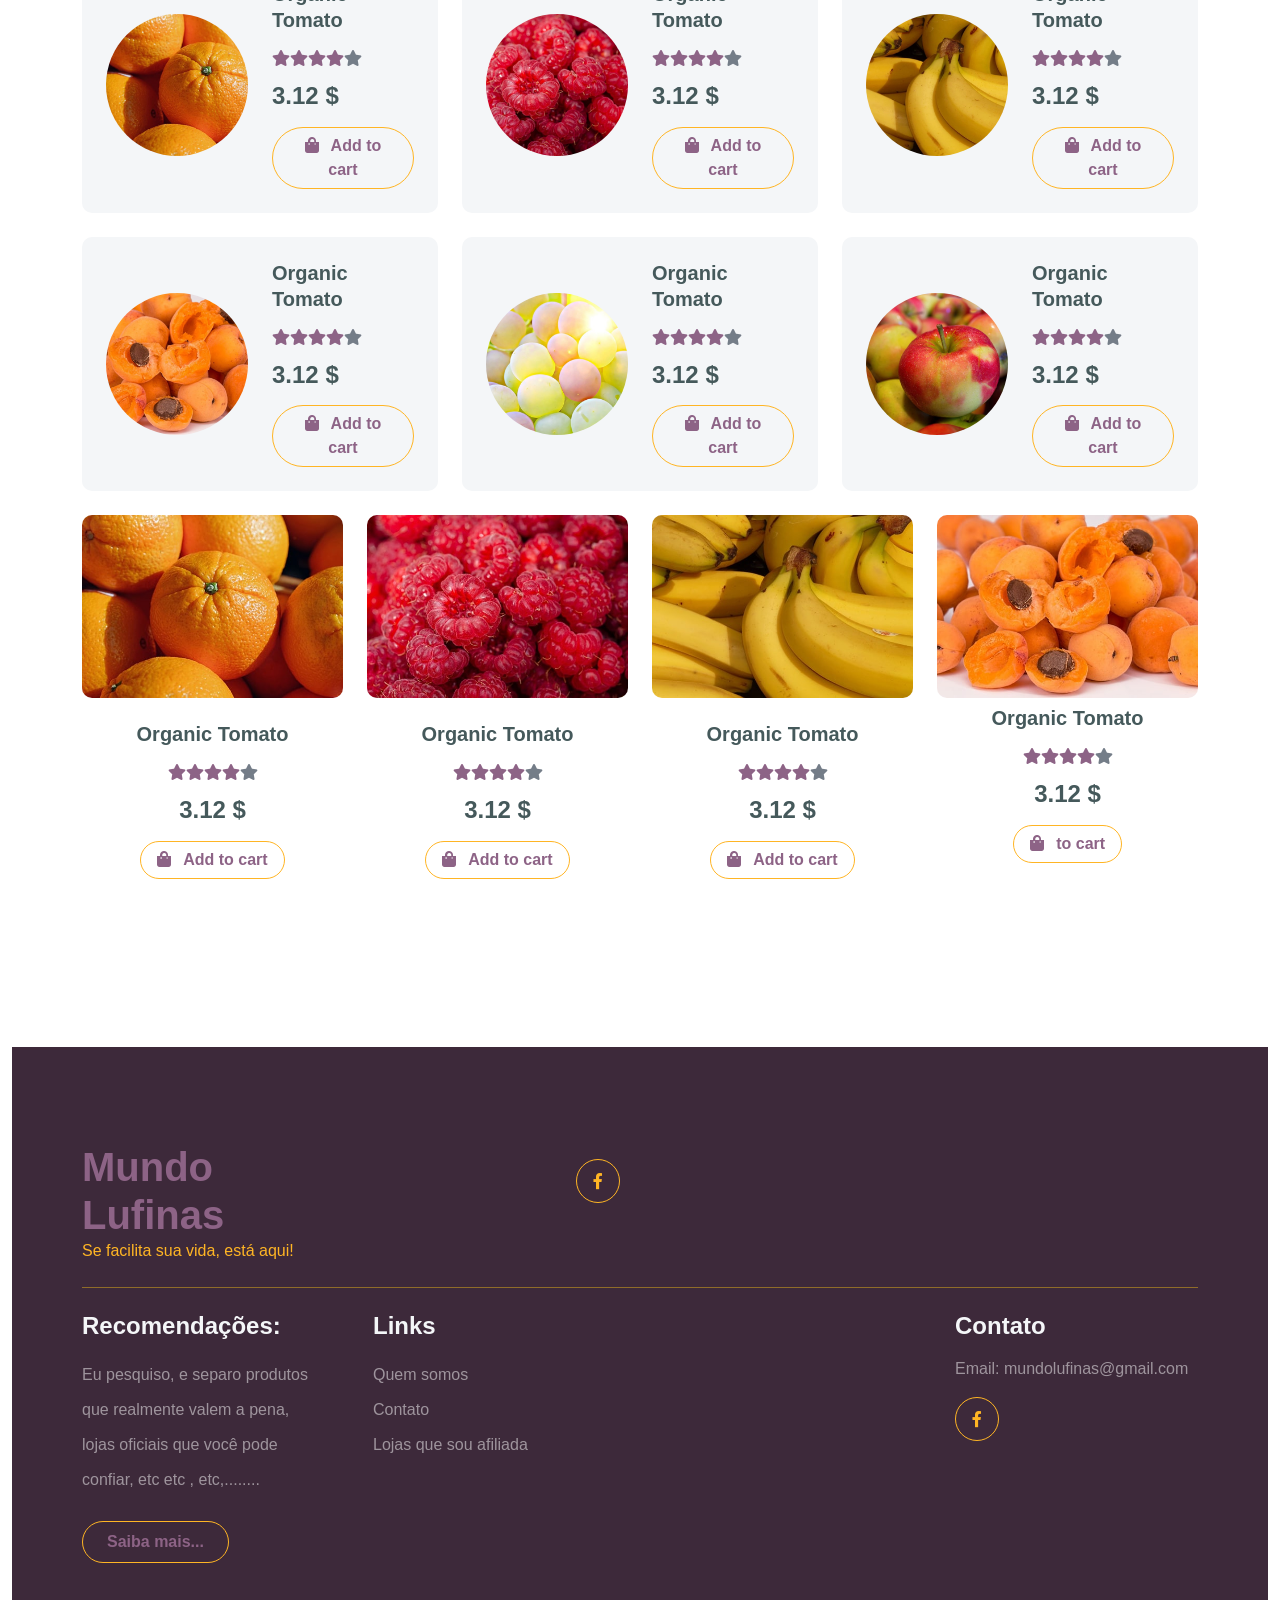
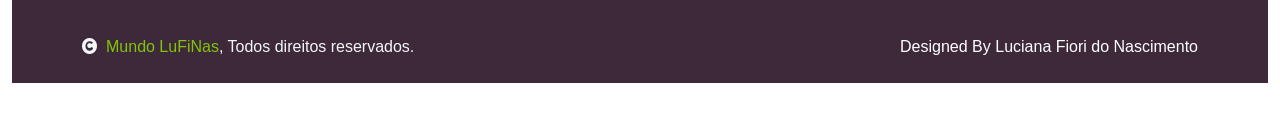
==== commit 1cc81522: "Add files via upload" ====
--- a/index.html
+++ b/index.html
@@ -43,39 +43,22 @@
             <div class="container topbar bg-rosa-principal d-none d-lg-block">
                 <div class="d-flex justify-content-between">
                     <div class="top-info ps-2">
-                        <small class="me-3"><i class="fas fa-map-marker-alt me-2 text-secondary"></i> <a href="#" class="text-white">São Paulo - SP</a></small>
-                        <small class="me-3"><i class="fas fa-envelope me-2 text-secondary"></i><a href="#" class="text-white">mundolufinas@gmail.com</a></small>
-                    </div>
-                    <div class="top-link pe-2">
-                        <a href="#" class="text-white"><small class="text-white mx-2">Politica de Privacidade</small>/</a>
-                        <a href="#" class="text-white"><small class="text-white mx-2">Termos de uso</small></a>
-
+                         
                     </div>
                 </div>
             </div>
             <div class="container px-0">
+             
                 <nav class="navbar navbar-light bg-white navbar-expand-xl">
+                    
                     <a href="index.html" class="navbar-brand"><h1 class="text-rosa-escuro display-6">Mundo LuFiNas</h1></a>
-                    <button class="navbar-toggler py-2 px-3" type="button" data-bs-toggle="collapse" data-bs-target="#navbarCollapse">
-                        <span class="fa fa-bars text-rosa-escuro"></span>
-                    </button>
-                    <div class="collapse navbar-collapse bg-white" id="navbarCollapse">
-                        <div class="navbar-nav mx-auto">
-                            <a href="index.html" class="nav-item nav-link active">Home</a>
-                            <a href="shop.html" class="nav-item nav-link">Pesquisa Avançada</a>
-
-                            <div class="nav-item dropdown">
-                                <a href="#" class="nav-link dropdown-toggle" data-bs-toggle="dropdown">Lojas</a>
-                                <div class="dropdown-menu m-0 bg-secondary rounded-0">
-                                    <a href="cart.html" class="dropdown-item">Mercado Livre</a>
-                                    <a href="chackout.html" class="dropdown-item">Shein</a>
-                                    <a href="testimonial.html" class="dropdown-item">Magazine Luiza</a>
-                                    <a href="404.html" class="dropdown-item">Amazon</a>
-                                </div>
-                            </div>
-
-                        </div>
-                    </div>
+   <div class="input-group w-50 mx-auto d-flex">
+    <input type="text" id="campoPesquisa" class="form-control" placeholder="Digite qualquer palavra...">
+    <span id="search-icon-1" class="input-group-text p-3"><i class="fa fa-search"></i></span>
+
+</div>                     
+
+
                 </nav>
             </div>
         </div>
@@ -101,87 +84,37 @@
                             <div class="col-xl-3">
                             </div>
                         </div> -->
+                                            <h1>Vitrine de Recomendações</h1>                                                                                            
                         <div class="row g-4">
                                                 <div class="input-group w-100 mx-auto d-flex">
-                                                    <input type="text" id="campoPesquisa" class="form-control" placeholder="Pesquisar produtos...">
+                                                    <input type="text" id="campoPesquisa" class="form-control" placeholder="Digite qualquer palavra...">
                                                     <span id="search-icon-1" class="input-group-text p-3"><i class="fa fa-search"></i></span>
 
                                                 </div>
-
-                                            <h1>Vitrine de Recomendações</h1>                                                                    
-                            <div class="col-lg-3">
-                                <div class="row g-4">
-
-                                    <div class="col-lg-12">
-
-                                        <div class="mb-3">
-
-                                            <ul class="list-unstyled fruite-categorie">
-                                                 <li>
-                                                    <div class="d-flex justify-content-between fruite-name">
-                                                        <a href="index.html?cat=Todos" class="text-rosa-escuro">CATÁLOGO COMPLETO</a>
-
-                                                    </div>   
-                                                </li>  
-                                                <li>
-                                                    <div class="d-flex justify-content-between fruite-name">
-                                                        <a href="index.html?cat=Beleza" class="text-rosa-escuro">Beleza & Autocuidado</a>
-
-                                                    </div>
-                                                </li>
-                                                <li>
-                                                    <div class="d-flex justify-content-between fruite-name">
-                                                        <a href="index.html?cat=Casa e Organização" class="text-rosa-escuro">Casa & Organização</a>
-
-                                                    </div>
-                                                </li>
-                                                <li>
-                                                    <div class="d-flex justify-content-between fruite-name">
-                                                        <a href="index.html?cat=Cozinha" class="text-rosa-escuro">Cozinha & Acessórios</a>
-
-                                                    </div>
-                                                </li>
-                                                <li>
-                                                    <div class="d-flex justify-content-between fruite-name">
-                                                        <a href="index.html?cat=Fitness e Saúde" class="text-rosa-escuro">Fitness e Saúde</a>
-
-                                                    </div>
-                                                </li>
-                                                <li>
-                                                    <div class="d-flex justify-content-between fruite-name">
-                                                        <a href="index.html?cat=Moda e Acessórios" class="text-rosa-escuro">Moda e Acessórios</a>
-
-                                                    </div>
-                                                </li>
-                                                <li>
-                                                    <div class="d-flex justify-content-between fruite-name">
-                                                        <a href="index.html?cat=Pets" class="text-rosa-escuro">Acessórios para Pet's</a>
-
-                                                    </div>
-                                                </li>
-                                                <li>
-                                                    <div class="d-flex justify-content-between fruite-name">
-                                                        <a href="index.html?cat=Tecnologia" class="text-rosa-escuro">Tecnologia</a>
-
-                                                    </div>
-                                                </li>
-                                                <li>
-                                                    <div class="d-flex justify-content-between fruite-name">
-                                                        <a href="index.html?cat=Utilidades" class="text-rosa-escuro">Utilidades</a>
-
-                                                    </div>
-                                                </li>
-                                                <li>
-                                                    <div class="d-flex justify-content-between fruite-name">
-                                                        <a href="index.html?cat=Eletroeletronicos e Eletrodomésticos" class="text-rosa-escuro">Eletroeletronicos e Eletrodomésticos</a>
-                                                    </div>
-                                                </li>
-                                            </ul>
-                                        </div>
-                                    </div>
-                                </div>
-                            </div>
-                            <div class="col-lg-9">
+<div class="dropdown">
+    <button class="btn border rounded-pill px-4 py-2 dropdown-toggle"
+            type="button"
+            data-bs-toggle="dropdown"
+            aria-expanded="false">
+        Selecione a Categoria que deseja consultar.
+    </button>
+
+    <ul class="dropdown-menu">
+        <li><a class="dropdown-item" href="index.html?cat=Todos">Todos os produtos</a></li>
+        <li><a class="dropdown-item" href="index.html?cat=Beleza">Beleza & Autocuidado</a></li>
+        <li><a class="dropdown-item" href="index.html?cat=Casa%20e%20Organiza%C3%A7%C3%A3o">Casa & Organização</a></li>
+        <li><a class="dropdown-item" href="index.html?cat=Cozinha">Cozinha & Acessórios</a></li>
+        <li><a class="dropdown-item" href="index.html?cat=Fitness%20e%20Sa%C3%BAde">Fitness & Saúde</a></li>
+        <li><a class="dropdown-item" href="index.html?cat=Moda%20e%20Acess%C3%B3rios">Moda & Acessórios</a></li>
+        <li><a class="dropdown-item" href="index.html?cat=Pets">Acessórios para Pet's</a></li>
+        <li><a class="dropdown-item" href="index.html?cat=Tecnologia">Tecnologia</a></li>
+        <li><a class="dropdown-item" href="index.html?cat=Utilidades">Utilidades</a></li>
+        <li><a class="dropdown-item" href="index.html?cat=Eletroeletronicos%20e%20Eletrodom%C3%A9sticos">Eletroeletrônicos</a></li>
+    </ul>
+</div>
+
+                   <div class="tab-content">
+                        <div id="todos" class="tab-pane fade show p-0 active">
                                 <div class="row g-4 justify-content-center">
                                     <!-- Área dos produtos -->
 
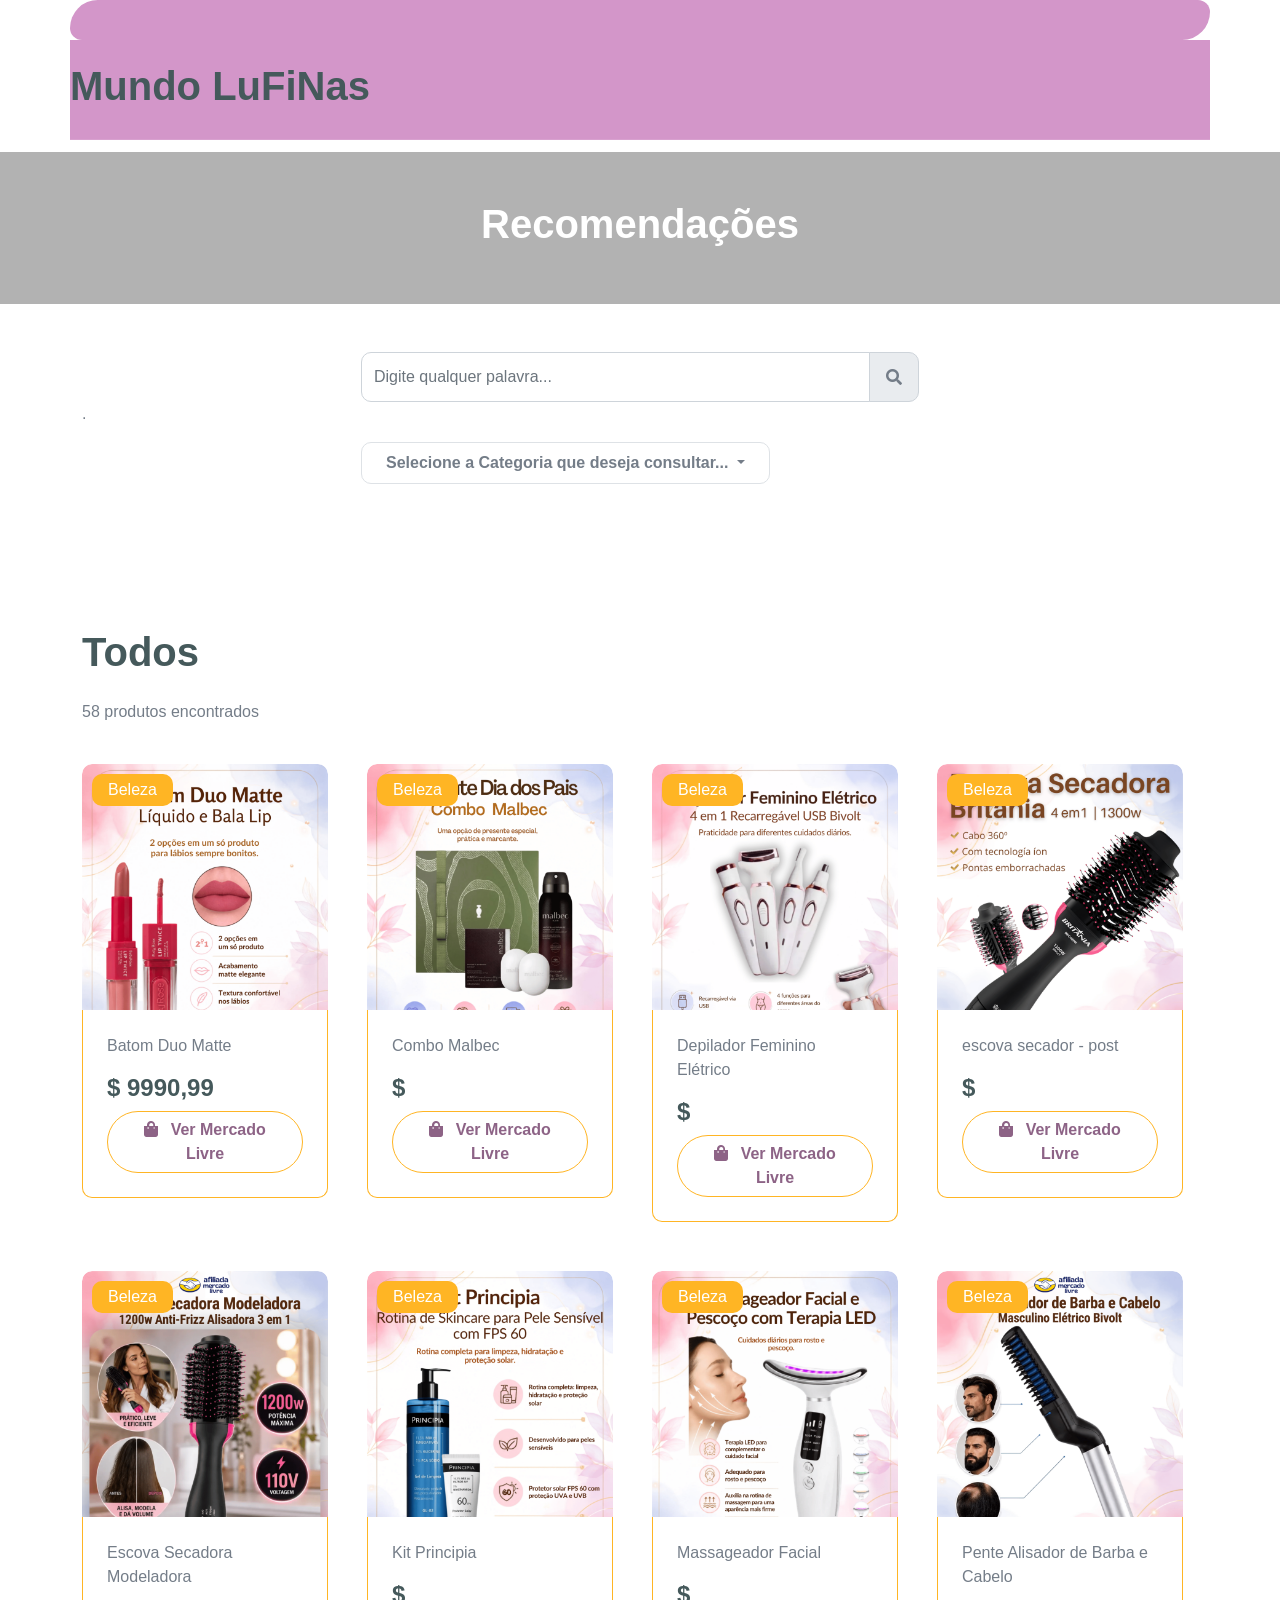
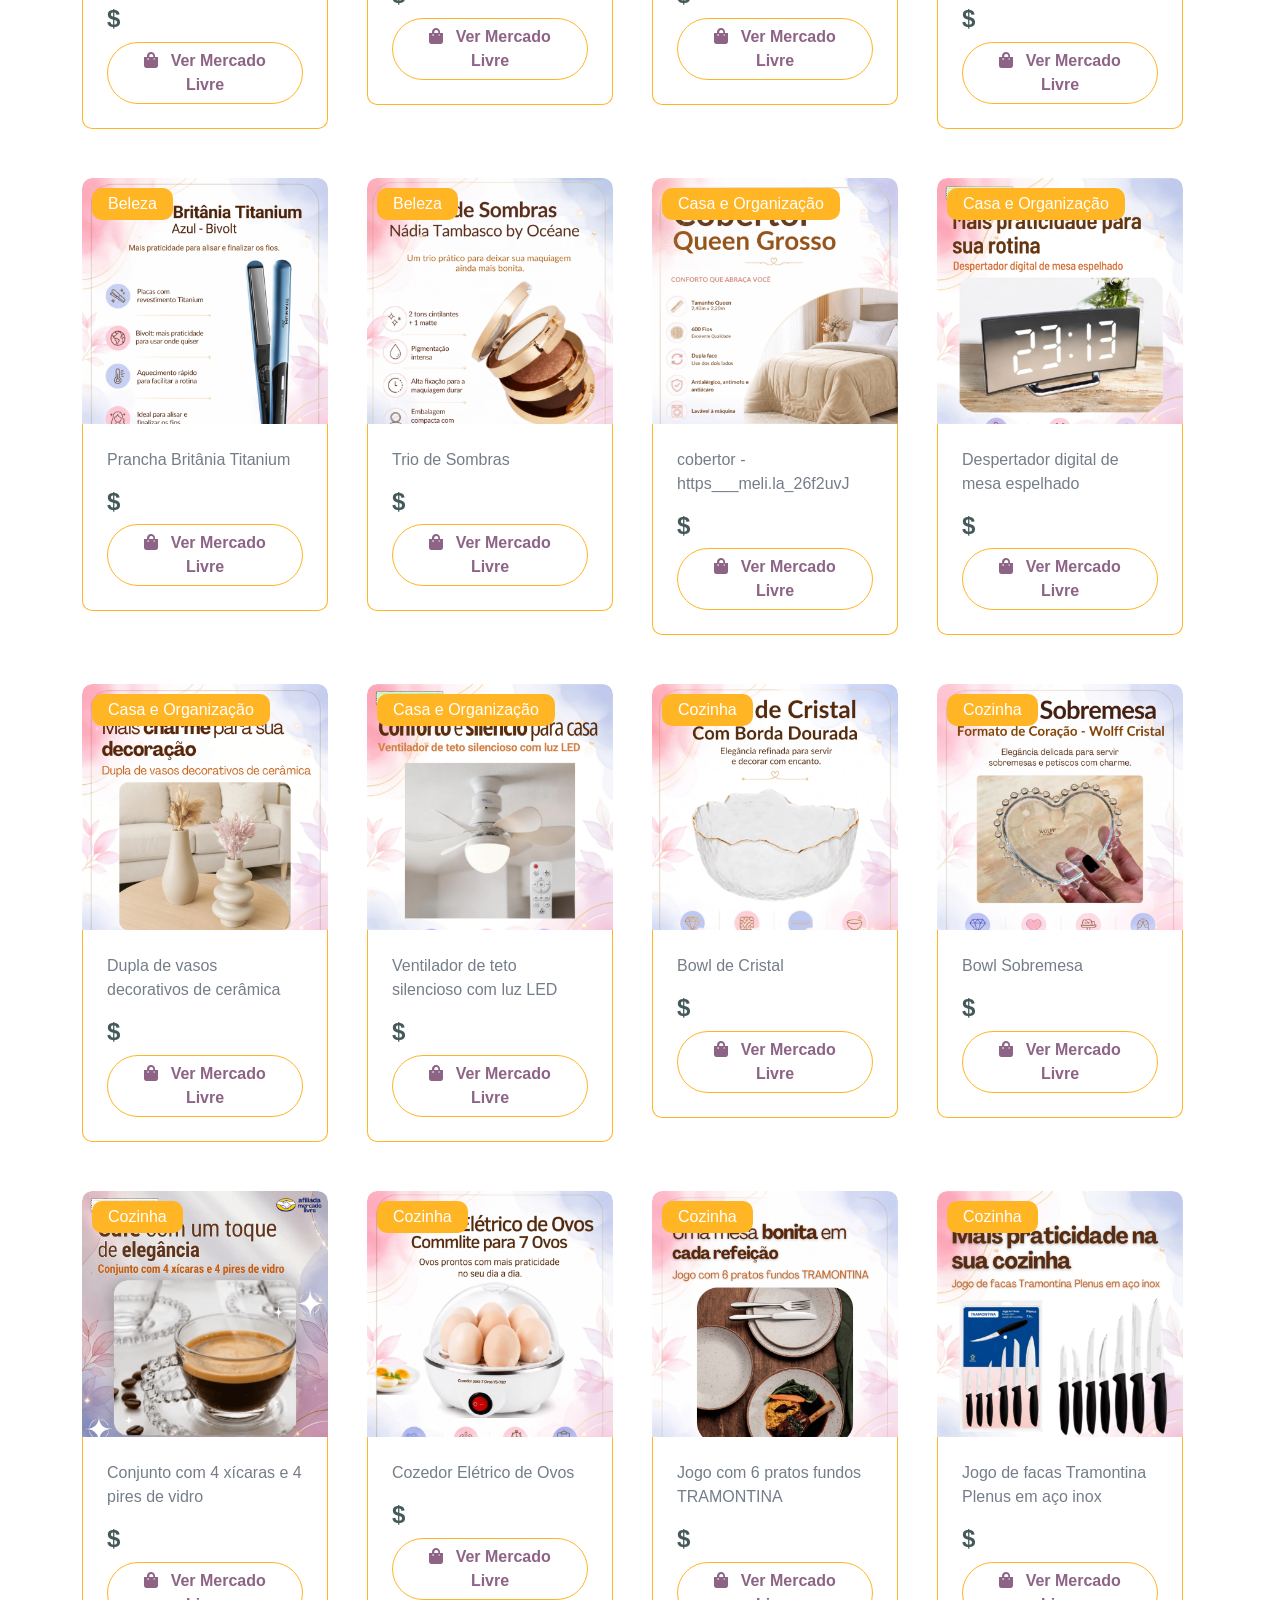
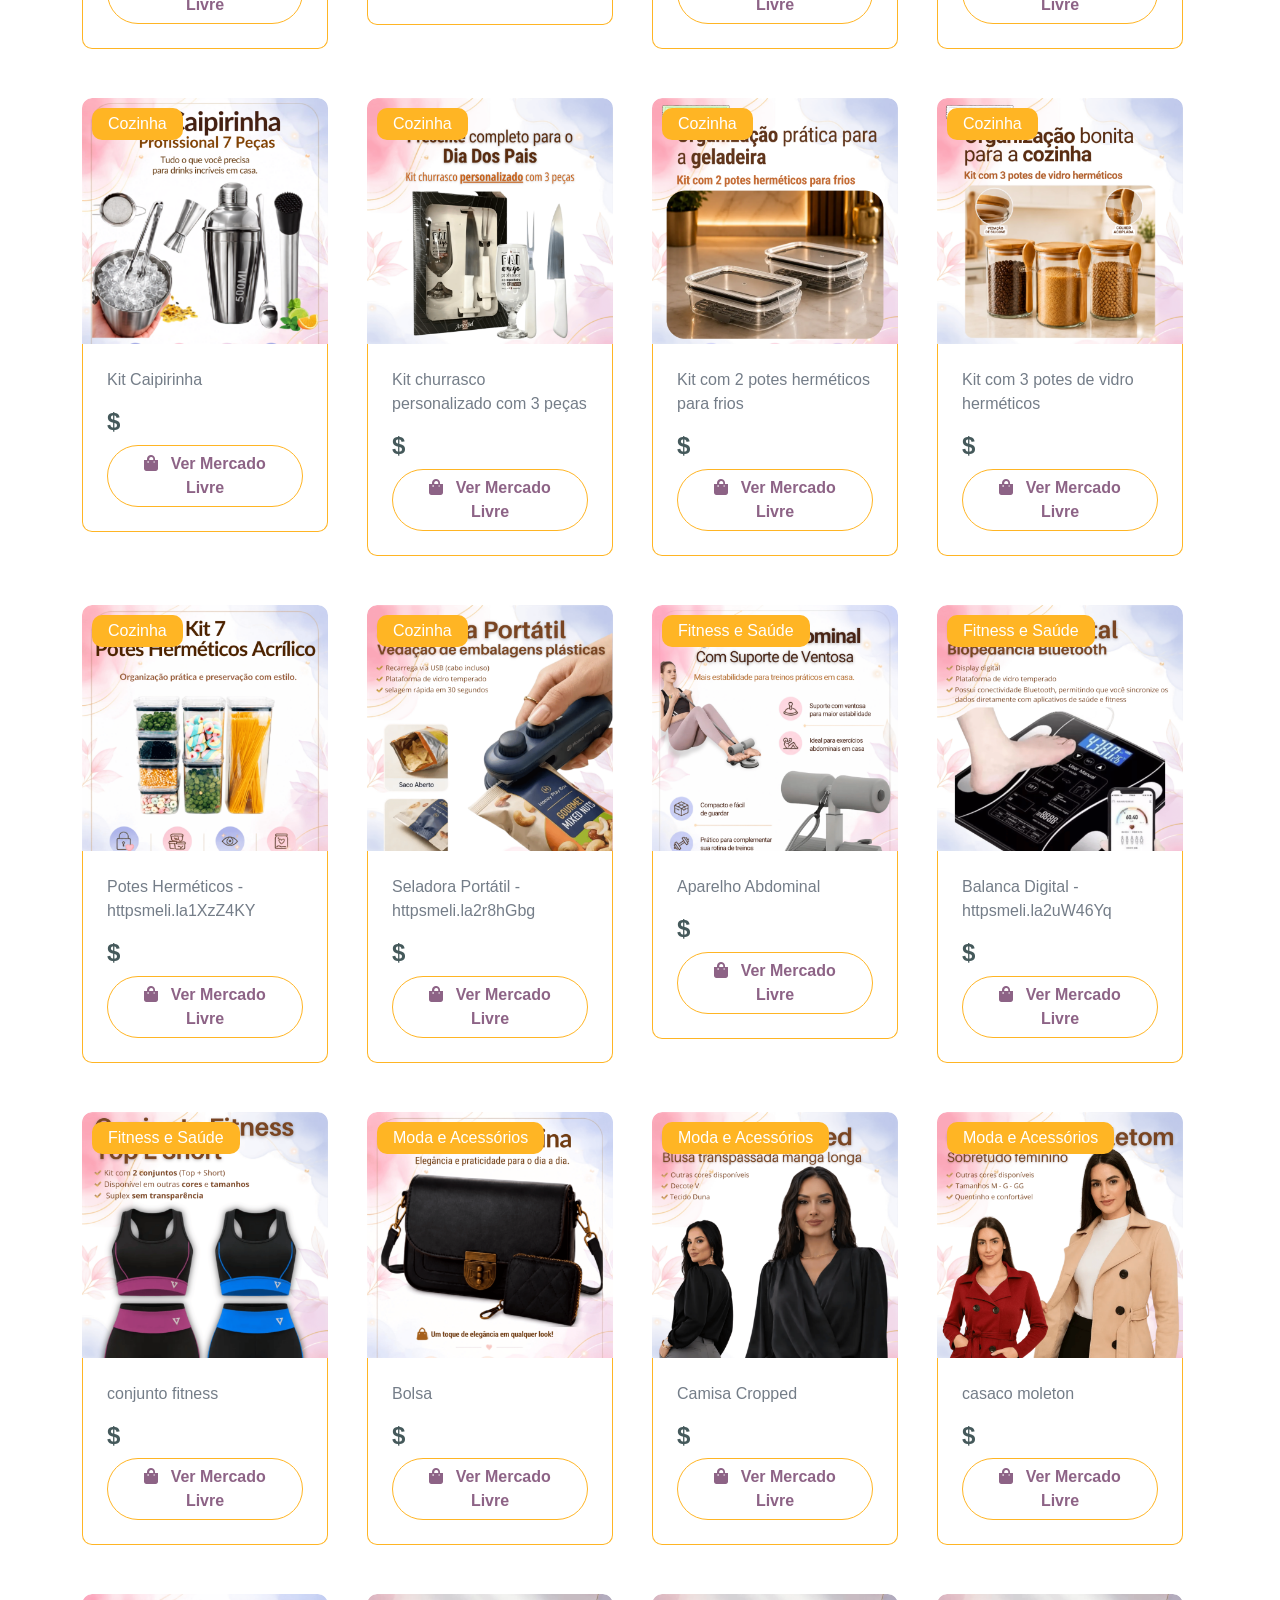
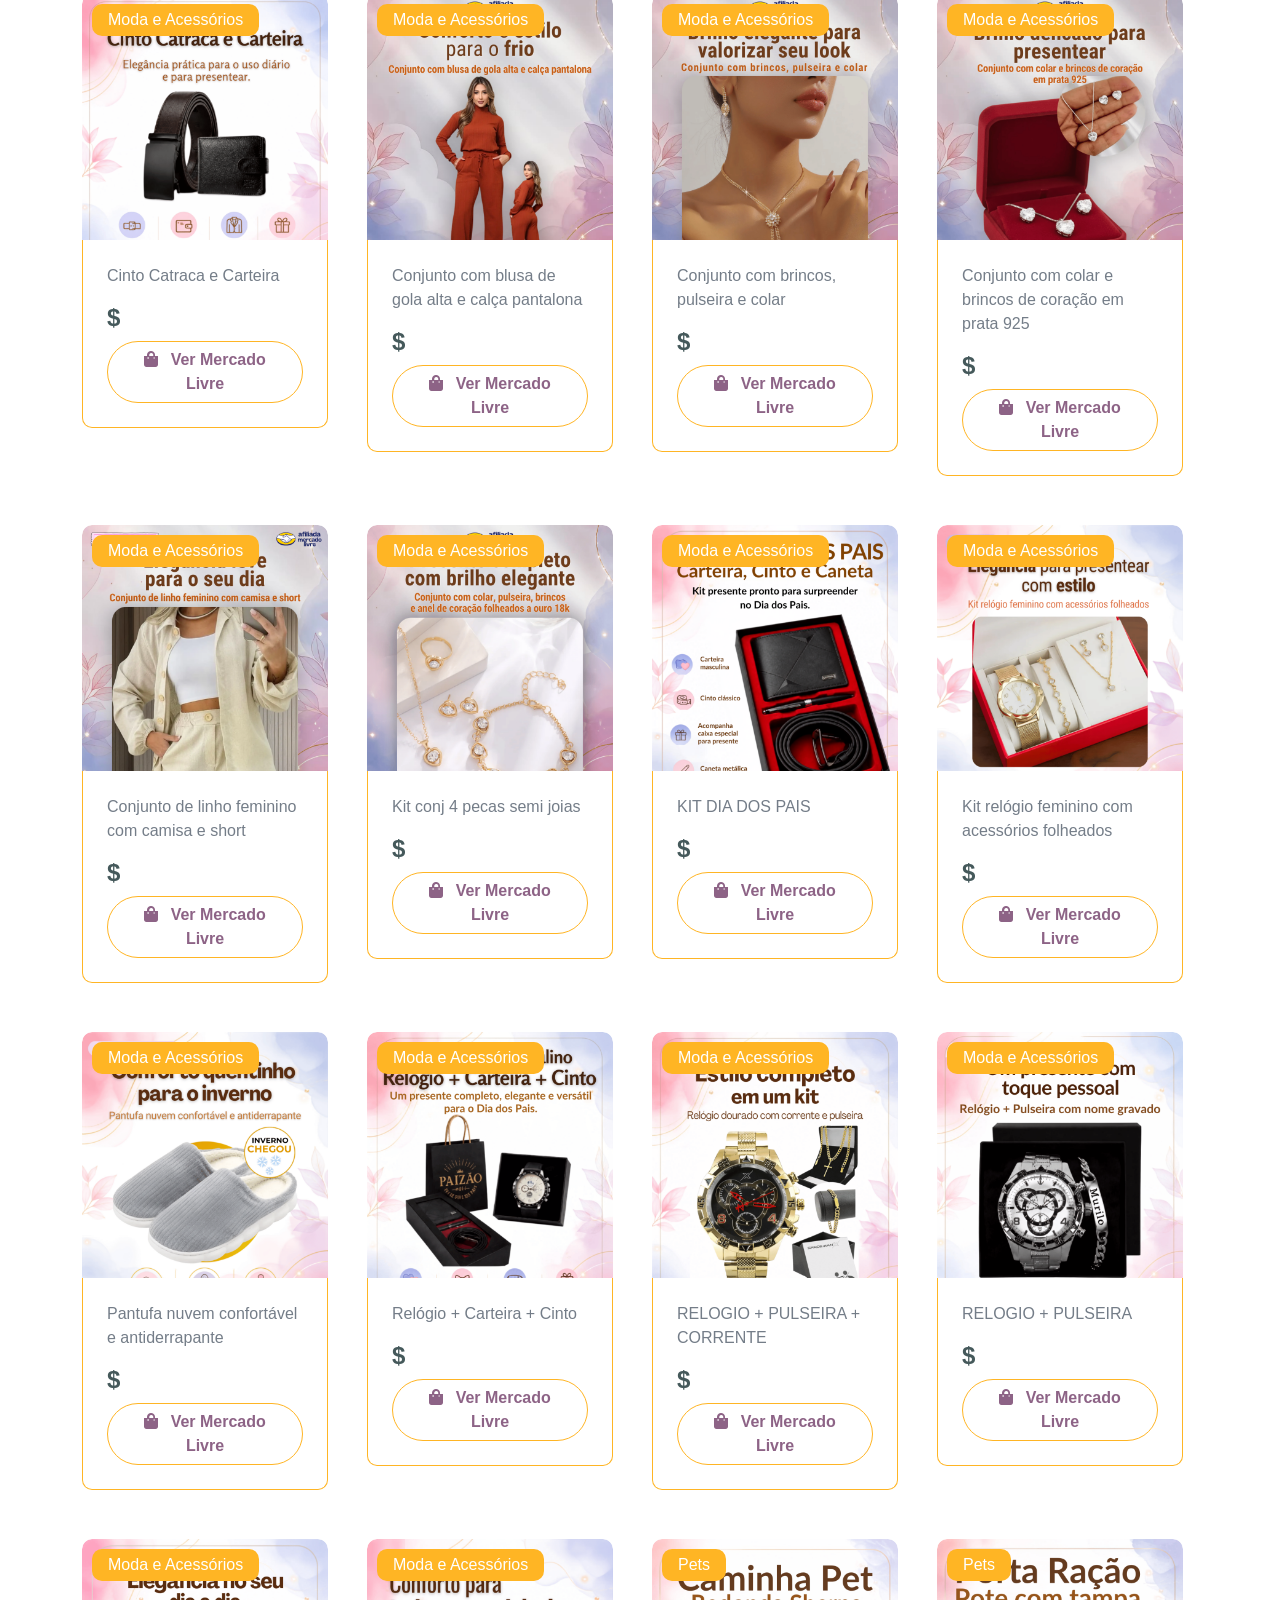
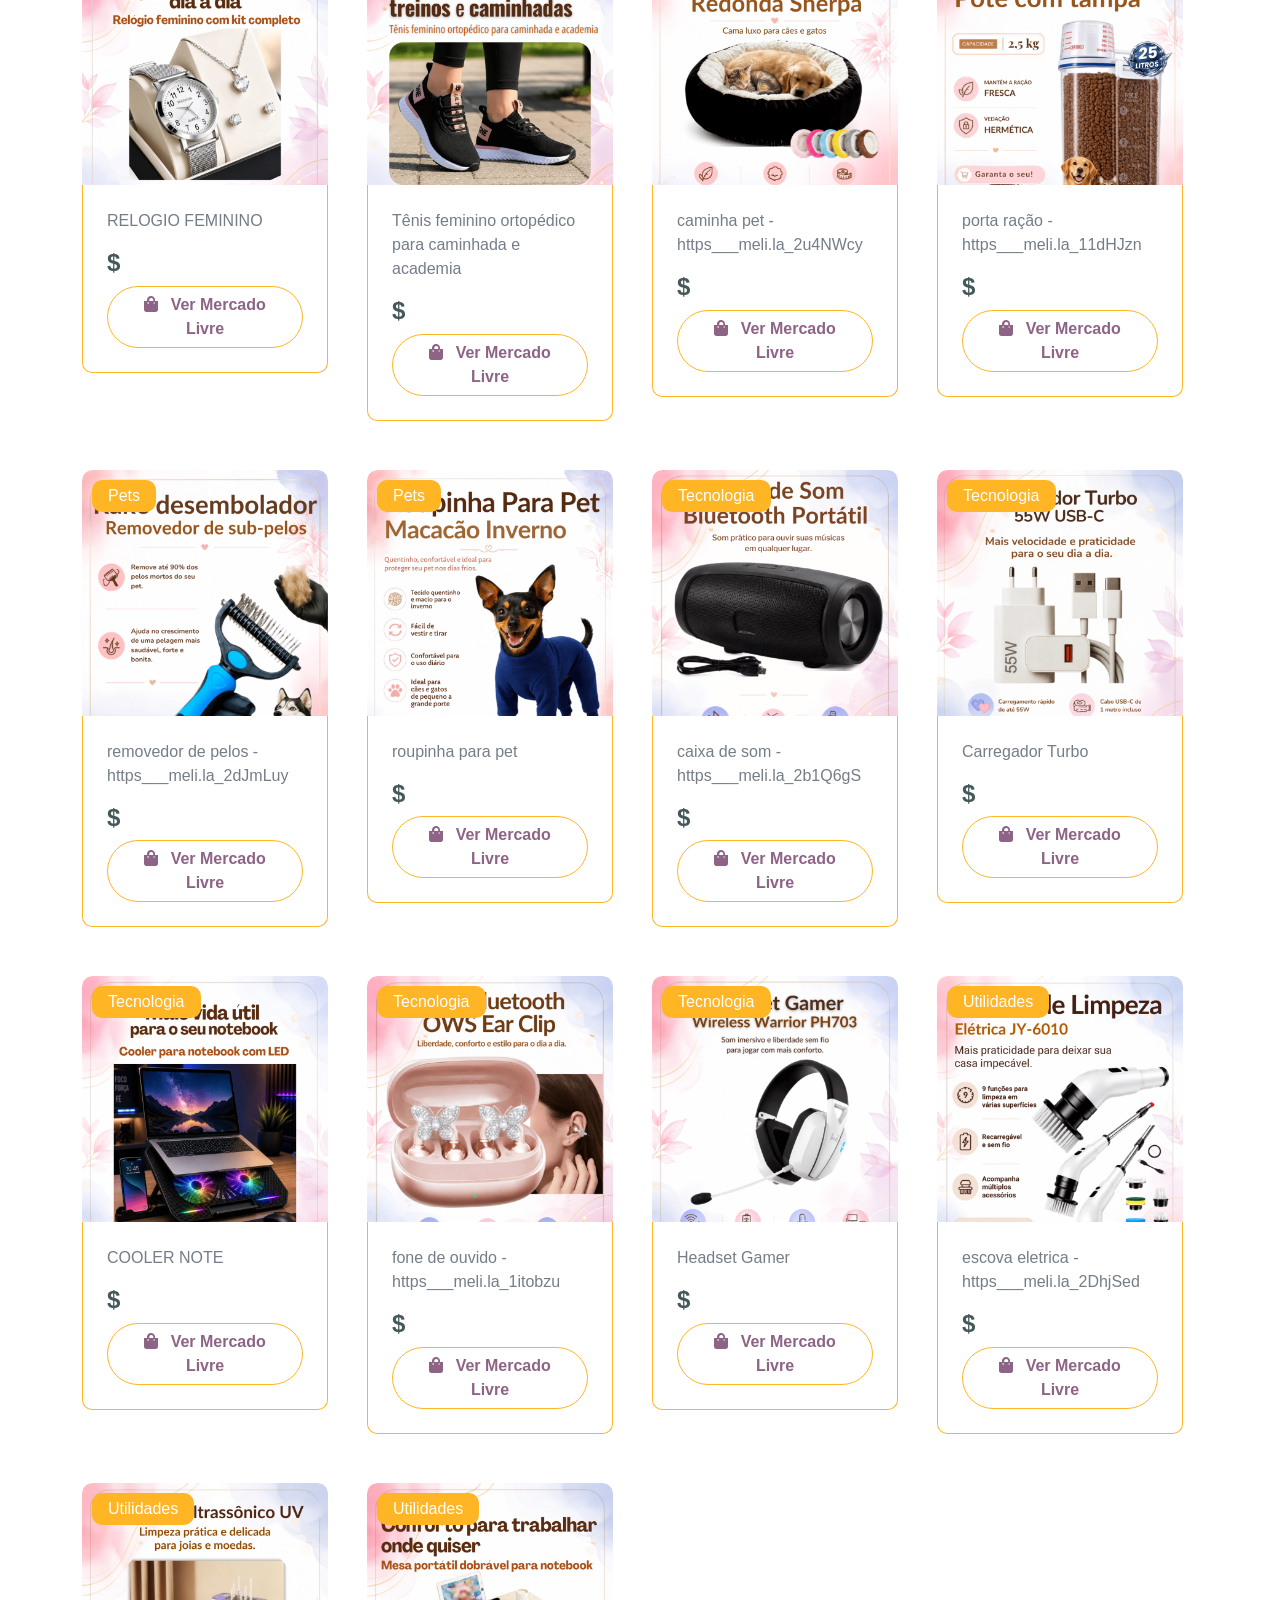
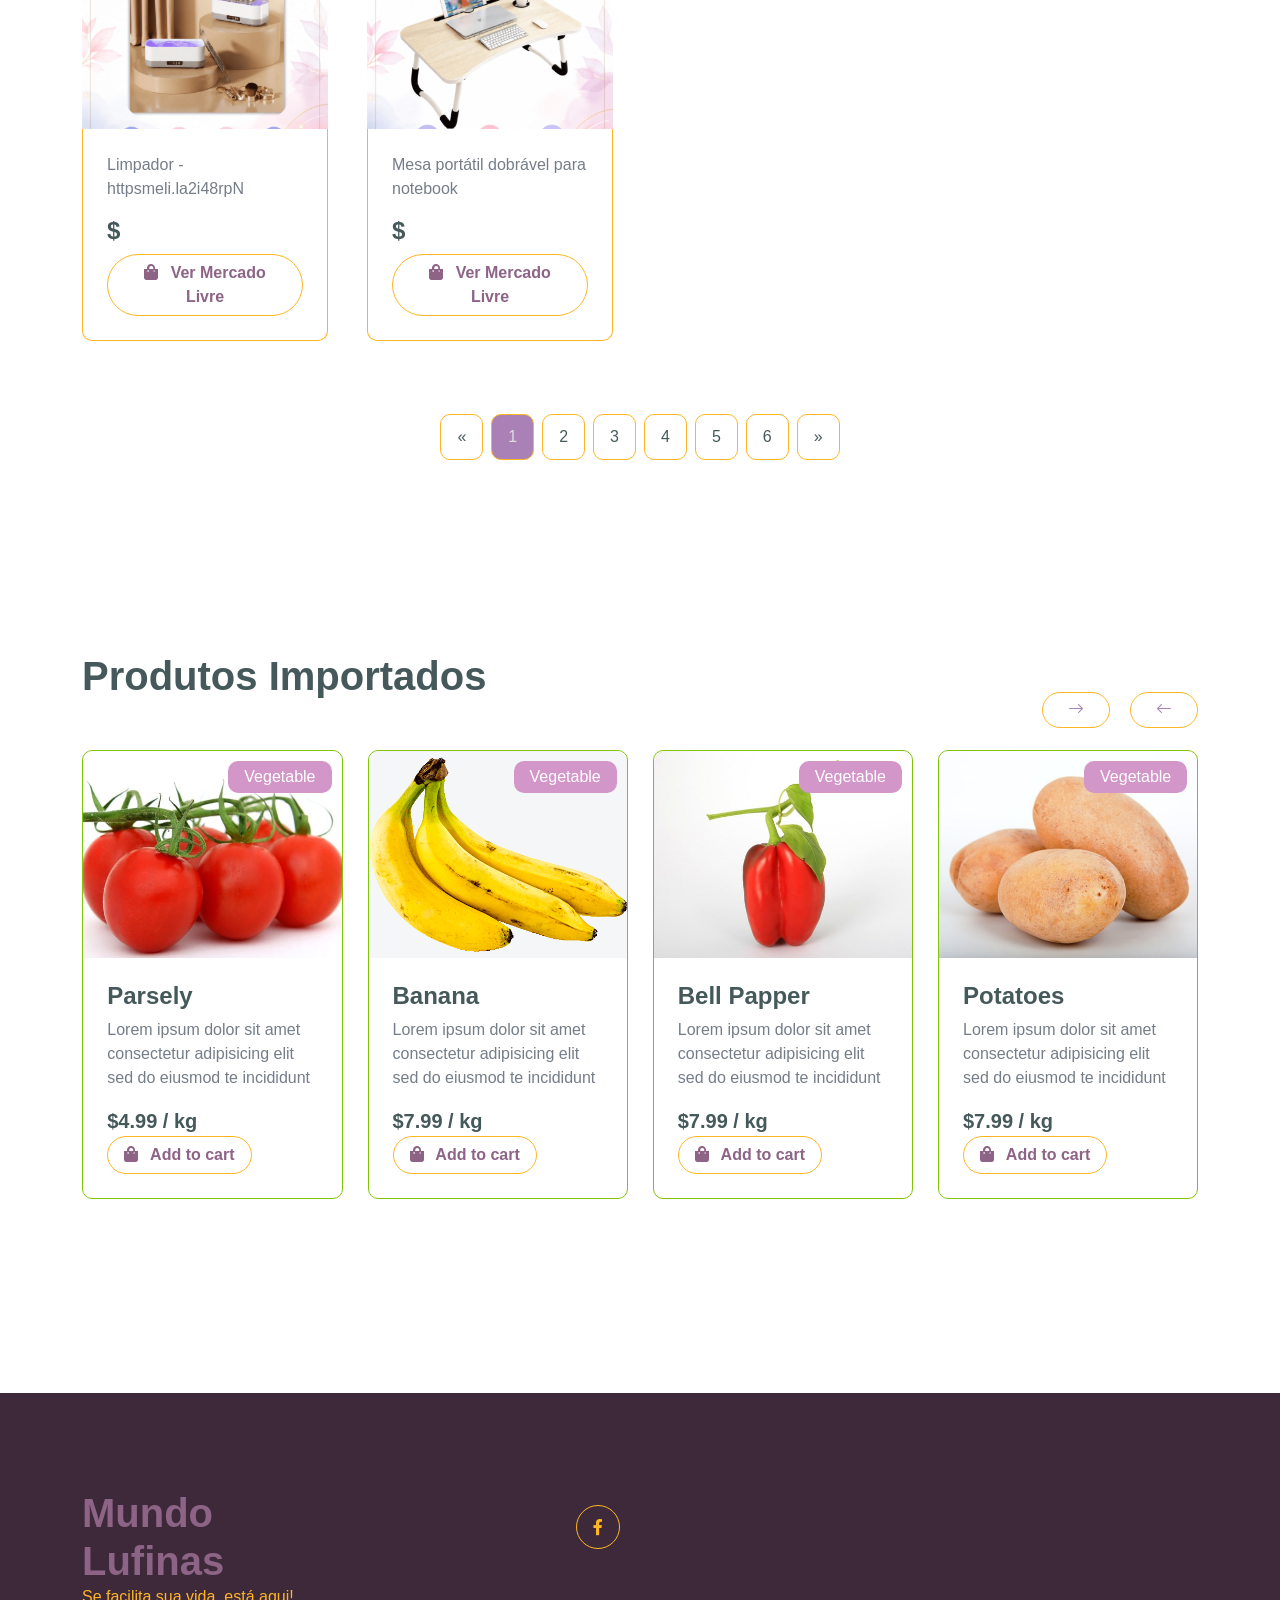
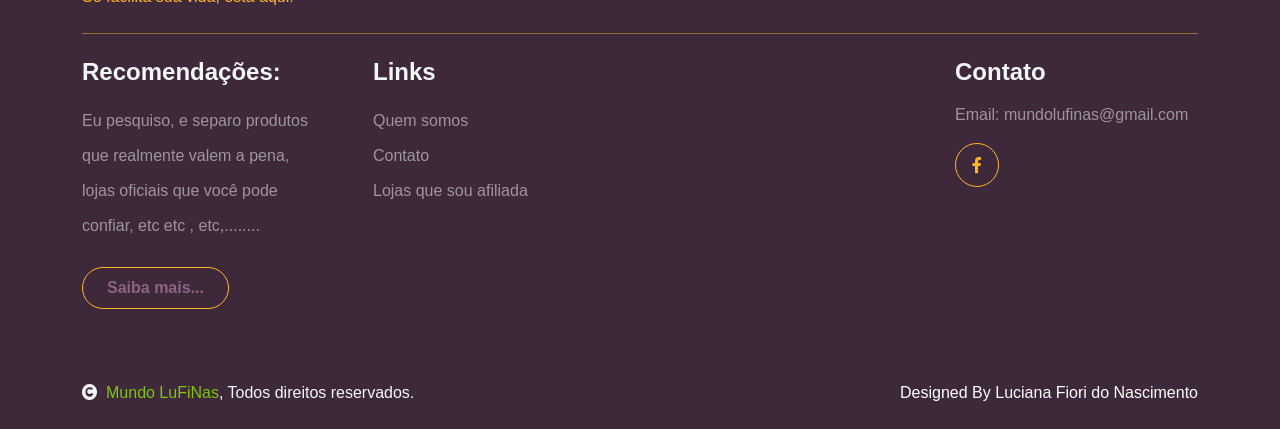
==== commit 83bfa375: "Add files via upload" ====
--- a/index.html
+++ b/index.html
@@ -3,7 +3,7 @@
 
     <head>
         <meta charset="utf-8">
-        <title>Fruitables - Vegetable Website Template</title>
+        <title>Mundo LuFiNas</title>
         <meta content="width=device-width, initial-scale=1.0" name="viewport">
         <meta content="" name="keywords">
         <meta content="" name="description">
@@ -34,6 +34,7 @@
         <!-- Spinner Start -->
         <div id="spinner" class="show w-100 vh-100 bg-white position-fixed translate-middle top-50 start-50  d-flex align-items-center justify-content-center">
             <div class="spinner-grow text-rosa-escuro" role="status"></div>
+            Carregando...
         </div>
         <!-- Spinner End -->
 
@@ -41,108 +42,86 @@
         <!-- Navbar start -->
         <div class="container-fluid fixed-top">
             <div class="container topbar bg-rosa-principal d-none d-lg-block">
-                <div class="d-flex justify-content-between">
-                    <div class="top-info ps-2">
-                         
-                    </div>
-                </div>
-            </div>
-            <div class="container px-0">
+
+            </div>
+            <div class="container  px-0">
              
-                <nav class="navbar navbar-light bg-white navbar-expand-xl">
+                <nav class="navbar navbar-light bg-rosa-principal navbar-expand-xl">
                     
-                    <a href="index.html" class="navbar-brand"><h1 class="text-rosa-escuro display-6">Mundo LuFiNas</h1></a>
-   <div class="input-group w-50 mx-auto d-flex">
-    <input type="text" id="campoPesquisa" class="form-control" placeholder="Digite qualquer palavra...">
-    <span id="search-icon-1" class="input-group-text p-3"><i class="fa fa-search"></i></span>
-
-</div>                     
-
+                    <a href="index.html" class="navbar-brand"><h1 class="text-branco display-6">Mundo LuFiNas</h1></a>
 
                 </nav>
             </div>
         </div>
         <!-- Navbar End -->
-
-
-
+        <!-- Single Page Header start -->
+        <div class="container-fluid page-header py-5">
+            <h1 class="text-center text-white display-6">Recomendações</h1>
+            <ol class="breadcrumb justify-content-center mb-0">
+                <li class="breadcrumb-item active text-white"></li>
+            </ol>
+        </div>
+        <!-- Single Page Header End -->
+
+
+
+<!-------------------------------------------------------------------------------- AREA DE CONSULTAS -->
             <div class="container py-5">
 
-            </div>
-
-
-  
-        <!-- Hero End -->
-
-        <!------------------------------------------------------------------------------------------------------------------------------- pesquisa geral -->
+                <div class="input-group w-50 mx-auto d-flex">
+                    <input type="text" id="campoPesquisa" class="form-control" placeholder="Digite qualquer palavra...">
+                    <span id="search-icon-1" class="input-group-text p-3"><i class="fa fa-search"></i></span>
+
+                </div>
+
+                    <p>.</p>
+
+                <div class="input-group w-50 mx-auto d-flex" >
+                    <button class="btn border px-4 py-2 dropdown-toggle"
+                            type="button"
+                            data-bs-toggle="dropdown"
+                            aria-expanded="false">
+                        Selecione a Categoria que deseja consultar...
+                    </button>
+
+                    <ul class="dropdown-menu">
+                        <li><a class="dropdown-item" href="index.html?cat=Todos">Todos os produtos   </a></li>
+                        <li><a class="dropdown-item" href="index.html?cat=Beleza">Beleza & Autocuidado   </a></li>
+                        <li><a class="dropdown-item" href="index.html?cat=Casa%20e%20Organiza%C3%A7%C3%A3o">Casa & Organização   </a></li>
+                        <li><a class="dropdown-item" href="index.html?cat=Cozinha">Cozinha & Acessórios   </a></li>
+                        <li><a class="dropdown-item" href="index.html?cat=Fitness%20e%20Sa%C3%BAde">Fitness & Saúde   </a></li>
+                        <li><a class="dropdown-item" href="index.html?cat=Moda%20e%20Acess%C3%B3rios">Moda & Acessórios   </a></li>
+                        <li><a class="dropdown-item" href="index.html?cat=Pets">Acessórios para Pet's   </a></li>
+                        <li><a class="dropdown-item" href="index.html?cat=Tecnologia">Tecnologia   </a></li>
+                        <li><a class="dropdown-item" href="index.html?cat=Utilidades">Utilidades   </a></li>
+                        <li><a class="dropdown-item" href="index.html?cat=Eletroeletronicos%20e%20Eletrodom%C3%A9sticos">Eletroeletrônicos   </a></li>
+                    </ul>
+                </div>    
+                
+            </div>
+
+
+ <!--------------------------------------------------------------------------------------------------------------------- pesquisa geral -->
         <div class="container-fluid fruite py-5">
             <div class="container py-5">
-                <h1 class="mb-4"></h1>
+                <h1 class="mb-4" id="tituloCategoria">Todos</h1>
                 <div class="row g-4">
+
+                    <p id="quantidadeProdutos"></p>
+
                     <div class="col-lg-12">
-                        <!-- <div class="row g-4">
-                            <div class="col-xl-3">
-                            </div>
-                        </div> -->
-                                            <h1>Vitrine de Recomendações</h1>                                                                                            
-                        <div class="row g-4">
-                                                <div class="input-group w-100 mx-auto d-flex">
-                                                    <input type="text" id="campoPesquisa" class="form-control" placeholder="Digite qualquer palavra...">
-                                                    <span id="search-icon-1" class="input-group-text p-3"><i class="fa fa-search"></i></span>
-
-                                                </div>
-<div class="dropdown">
-    <button class="btn border rounded-pill px-4 py-2 dropdown-toggle"
-            type="button"
-            data-bs-toggle="dropdown"
-            aria-expanded="false">
-        Selecione a Categoria que deseja consultar.
-    </button>
-
-    <ul class="dropdown-menu">
-        <li><a class="dropdown-item" href="index.html?cat=Todos">Todos os produtos</a></li>
-        <li><a class="dropdown-item" href="index.html?cat=Beleza">Beleza & Autocuidado</a></li>
-        <li><a class="dropdown-item" href="index.html?cat=Casa%20e%20Organiza%C3%A7%C3%A3o">Casa & Organização</a></li>
-        <li><a class="dropdown-item" href="index.html?cat=Cozinha">Cozinha & Acessórios</a></li>
-        <li><a class="dropdown-item" href="index.html?cat=Fitness%20e%20Sa%C3%BAde">Fitness & Saúde</a></li>
-        <li><a class="dropdown-item" href="index.html?cat=Moda%20e%20Acess%C3%B3rios">Moda & Acessórios</a></li>
-        <li><a class="dropdown-item" href="index.html?cat=Pets">Acessórios para Pet's</a></li>
-        <li><a class="dropdown-item" href="index.html?cat=Tecnologia">Tecnologia</a></li>
-        <li><a class="dropdown-item" href="index.html?cat=Utilidades">Utilidades</a></li>
-        <li><a class="dropdown-item" href="index.html?cat=Eletroeletronicos%20e%20Eletrodom%C3%A9sticos">Eletroeletrônicos</a></li>
-    </ul>
-</div>
-
-                   <div class="tab-content">
-                        <div id="todos" class="tab-pane fade show p-0 active">
-                                <div class="row g-4 justify-content-center">
-                                    <!-- Área dos produtos -->
-
-
-                                            <h2 id="tituloCategoria">Todos</h2>
-                                            <p id="quantidadeProdutos"></p>
-                                            <div class="col-lg-12">
-                                                <div id="catalogo" class="row g-4">
-                                            </div>    
-                                                <!-- Os produtos serão inseridos aqui -->
-                                            </div>
-
-
-
-                                    
-
-                                    <div class="col-12">
-                                        <!-- <div class="pagination d-flex justify-content-center mt-5">
-                                            <a href="#" class="rounded">&laquo;</a>
-                                            <a href="#" class="active rounded">1</a>
-                                            <a href="#" class="rounded">2</a>
-                                            <a href="#" class="rounded">3</a>
-                                            <a href="#" class="rounded">4</a>
-                                            <a href="#" class="rounded">5</a>
-                                            <a href="#" class="rounded">6</a>
-                                            <a href="#" class="rounded">&raquo;</a>
-                                        </div> -->
-                                    </div>
+                        <div id="catalogo" class="row g-4"></div>
+                                             
+                            <div class="col-12">
+                                <div class="pagination d-flex justify-content-center mt-5">
+                                    <a href="#" class="rounded">&laquo;</a>
+                                    <a href="#" class="active rounded">1</a>
+                                    <a href="#" class="rounded">2</a>
+                                    <a href="#" class="rounded">3</a>
+                                    <a href="#" class="rounded">4</a>
+                                    <a href="#" class="rounded">5</a>
+                                    <a href="#" class="rounded">6</a>
+                                    <a href="#" class="rounded">&raquo;</a>
                                 </div>
                             </div>
 
@@ -156,172 +135,6 @@
         </div>
         <!-- Fruits Shop End-->
 
-
-        <!------------------------------------------------------------------------------------ PRODUTOS -->
-        <div class="container-fluid fruite py-5">
-            <div class="container py-5">
-                <div class="tab-class text-center">
-                    <div class="row g-4">
-                        <div class="col-lg-4 text-start">
-                            <h1>Vitrine de Recomendações</h1>
-                        </div>
-                        <div class="col-lg-8 text-end">
-                            <ul class="nav nav-pills d-inline-flex text-center mb-5">
-                                <li class="nav-item">
-                                    <a class="d-flex m-2 py-2 bg-light rounded-pill active" data-bs-toggle="pill" href="#todos">
-                                        <span class="text-dark" style="width: 130px;">Todos</span>
-                                    </a>
-                                </li>
-                                <li class="nav-item">
-                                    <a class="d-flex m-2 py-2 bg-light rounded-pill" data-bs-toggle="pill" href="#beleza">
-                                        <span class="text-dark" style="width: 130px;">Beleza & Autocuidado</span>
-                                    </a>
-                                </li>
-                                <li class="nav-item">
-                                    <a class="d-flex py-2 m-2 bg-light rounded-pill" data-bs-toggle="pill" href="#casa">
-                                        <span class="text-dark" style="width: 130px;">Casa & Organização</span>
-                                    </a>
-                                </li>
-
-                                <li class="nav-item">
-                                    <a class="d-flex m-2 py-2 bg-light rounded-pill" data-bs-toggle="pill" href="#cozinha">
-                                        <span class="text-dark" style="width: 130px;">Cozinha e Acessórios</span>
-                                    </a>
-                                </li>
-                                <li class="nav-item">
-                                    <a class="d-flex m-2 py-2 bg-light rounded-pill" data-bs-toggle="pill" href="#moda">
-                                        <span class="text-dark" style="width: 130px;">Moda e Acessórios</span>
-                                    </a>
-                                </li>
-
-                            </ul>
-                        </div>
-                    </div>
-
-<!----------------------------------------------------------------------------------------------------------    LISTA DE PRODUTOS -->                    
-                    <div class="tab-content">
-                        <div id="todos" class="tab-pane fade show p-0 active">
-                            <div class="row g-4">
-
-                                    <a href="shop.html?cat=Todos" >
-                                        ✨ Veja +... 
-                                    </a>
-                                <div class="col-lg-12" id="catalogo-todos">
-
-                                    
-                                </div>
-                            </div>
-                        </div>
-
-
-                        <div id="beleza" class="tab-pane fade show p-0">
-                            <div class="row g-4">
-                                    <a href="shop.html?cat=Beleza" class="text-uppercase btn-primary tm-btn mx-auto tm-d-table">
-                                        ✨ Veja +... 
-                                    </a>
-
-                                <div class="col-lg-12" id="catalogo-beleza">
-                                    
-                                </div>
-                            </div>
-                        </div>
-
-                        <div id="casa" class="tab-pane fade show p-0">
-                            <div class="row g-4">
-                                    <a href="shop.html?cat=Casa e Organização" class="text-uppercase btn-primary tm-btn mx-auto tm-d-table">
-                                        ✨ Veja +... 
-                                    </a>
-
-                                <div class="col-lg-12" id="catalogo-casa">
-                                    
-                                </div>
-                            </div>
-                        </div>
-
-                        <div id="cozinha" class="tab-pane fade show p-0">
-                            <div class="row g-4">
-                                    <a href="shop.html?cat=Cozinha" class="text-uppercase btn-primary tm-btn mx-auto tm-d-table">
-                                        ✨ Veja +... 
-                                    </a>
-
-                                <div class="col-lg-12" id="catalogo-cozinha">
-                                    
-                                </div>
-                            </div>
-                        </div>
-
-                        <div id="moda" class="tab-pane fade show p-0">
-                            <div class="row g-4">
-                                    <a href="shop.html?cat=Moda e Acessórios" class="text-uppercase btn-primary tm-btn mx-auto tm-d-table">
-                                        ✨ Veja +... 
-                                    </a>
-
-                                <div class="col-lg-12" id="catalogo-moda">
-                                    
-                                </div>
-                            </div>
-                        </div>
-
-
-                       
-
-                        
-
-                        
-                    </div>
-                </div>      
-            </div>
-        </div>
-        <!-- Fruits Shop End-->
-
-
-        <!----------------------------------------------------------------------------------- PROMOÇÕES IMPERDÍVEIS  -->
-        <div class="container-fluid service py-5">
-            <div class="container py-5">
-                <div class="row g-4 justify-content-center">
-                    <div class="col-md-6 col-lg-4">
-                        <a href="#">
-                            <div class="service-item bg-secondary rounded border border-secondary">
-                                <img src="img/featur-1.jpg" class="img-fluid rounded-top w-100" alt="">
-                                <div class="px-4 rounded-bottom">
-                                    <div class="service-content bg-rosa-principal text-center p-4 rounded">
-                                        <h5 class="text-white">OFERTA 1</h5>
-                                        <h3 class="mb-0">20% OFF</h3>
-                                    </div>
-                                </div>
-                            </div>
-                        </a>
-                    </div>
-                    <div class="col-md-6 col-lg-4">
-                        <a href="#">
-                            <div class="service-item bg-dark rounded border border-dark">
-                                <img src="img/featur-2.jpg" class="img-fluid rounded-top w-100" alt="">
-                                <div class="px-4 rounded-bottom">
-                                    <div class="service-content bg-light text-center p-4 rounded">
-                                        <h5 class="text-rosa-escuro">OFERTA 2</h5>
-                                        <h3 class="mb-0">50%</h3>
-                                    </div>
-                                </div>
-                            </div>
-                        </a>
-                    </div>
-                    <div class="col-md-6 col-lg-4">
-                        <a href="#">
-                            <div class="service-item bg-rosa-principal rounded border border-primary">
-                                <img src="img/featur-3.jpg" class="img-fluid rounded-top w-100" alt="">
-                                <div class="px-4 rounded-bottom">
-                                    <div class="service-content bg-secondary text-center p-4 rounded">
-                                        <h5 class="text-white">OFERTA 3</h5>
-                                        <h3 class="mb-0">Desconto de 30$</h3>
-                                    </div>
-                                </div>
-                            </div>
-                        </a>
-                    </div>
-                </div>
-            </div>
-        </div>
-        <!-- Featurs End -->
 
 
         <!----------------------------------------------------------------------------------- PRODUTOS IMPORTADOS - INTERNACIONAIS -->
@@ -451,211 +264,7 @@
 
 
         <!------------------------------------------------------------------------------------------------ QUERIDINHOS DA LUFINA -->
-        <div class="container-fluid py-5">
-            <div class="container py-5">
-                <div class="text-center mx-auto mb-5" style="max-width: 700px;">
-                    <h1 class="display-4">Queridinhos da Lufina</h1>
-                    <p>Separei alguns produtos que comprei, aprovei e compartilhei.</p>
-                </div>
-                <div class="row g-4">
-                    <div class="col-lg-6 col-xl-4">
-                        <div class="p-4 rounded bg-light">
-                            <div class="row align-items-center">
-                                <div class="col-6">
-                                    <img src="img/best-product-1.jpg" class="img-fluid rounded-circle w-100" alt="">
-                                </div>
-                                <div class="col-6">
-                                    <a href="#" class="h5">Organic Tomato</a>
-                                    <div class="d-flex my-3">
-                                        <i class="fas fa-star text-rosa-escuro"></i>
-                                        <i class="fas fa-star text-rosa-escuro"></i>
-                                        <i class="fas fa-star text-rosa-escuro"></i>
-                                        <i class="fas fa-star text-rosa-escuro"></i>
-                                        <i class="fas fa-star"></i>
-                                    </div>
-                                    <h4 class="mb-3">3.12 $</h4>
-                                    <a href="#" class="btn border border-secondary rounded-pill px-3 text-rosa-escuro"><i class="fa fa-shopping-bag me-2 text-rosa-escuro"></i> Add to cart</a>
-                                </div>
-                            </div>
-                        </div>
-                    </div>
-                    <div class="col-lg-6 col-xl-4">
-                        <div class="p-4 rounded bg-light">
-                            <div class="row align-items-center">
-                                <div class="col-6">
-                                    <img src="img/best-product-2.jpg" class="img-fluid rounded-circle w-100" alt="">
-                                </div>
-                                <div class="col-6">
-                                    <a href="#" class="h5">Organic Tomato</a>
-                                    <div class="d-flex my-3">
-                                        <i class="fas fa-star text-rosa-escuro"></i>
-                                        <i class="fas fa-star text-rosa-escuro"></i>
-                                        <i class="fas fa-star text-rosa-escuro"></i>
-                                        <i class="fas fa-star text-rosa-escuro"></i>
-                                        <i class="fas fa-star"></i>
-                                    </div>
-                                    <h4 class="mb-3">3.12 $</h4>
-                                    <a href="#" class="btn border border-secondary rounded-pill px-3 text-rosa-escuro"><i class="fa fa-shopping-bag me-2 text-rosa-escuro"></i> Add to cart</a>
-                                </div>
-                            </div>
-                        </div>
-                    </div>
-                    <div class="col-lg-6 col-xl-4">
-                        <div class="p-4 rounded bg-light">
-                            <div class="row align-items-center">
-                                <div class="col-6">
-                                    <img src="img/best-product-3.jpg" class="img-fluid rounded-circle w-100" alt="">
-                                </div>
-                                <div class="col-6">
-                                    <a href="#" class="h5">Organic Tomato</a>
-                                    <div class="d-flex my-3">
-                                        <i class="fas fa-star text-rosa-escuro"></i>
-                                        <i class="fas fa-star text-rosa-escuro"></i>
-                                        <i class="fas fa-star text-rosa-escuro"></i>
-                                        <i class="fas fa-star text-rosa-escuro"></i>
-                                        <i class="fas fa-star"></i>
-                                    </div>
-                                    <h4 class="mb-3">3.12 $</h4>
-                                    <a href="#" class="btn border border-secondary rounded-pill px-3 text-rosa-escuro"><i class="fa fa-shopping-bag me-2 text-rosa-escuro"></i> Add to cart</a>
-                                </div>
-                            </div>
-                        </div>
-                    </div>
-                    <div class="col-lg-6 col-xl-4">
-                        <div class="p-4 rounded bg-light">
-                            <div class="row align-items-center">
-                                <div class="col-6">
-                                    <img src="img/best-product-4.jpg" class="img-fluid rounded-circle w-100" alt="">
-                                </div>
-                                <div class="col-6">
-                                    <a href="#" class="h5">Organic Tomato</a>
-                                    <div class="d-flex my-3">
-                                        <i class="fas fa-star text-rosa-escuro"></i>
-                                        <i class="fas fa-star text-rosa-escuro"></i>
-                                        <i class="fas fa-star text-rosa-escuro"></i>
-                                        <i class="fas fa-star text-rosa-escuro"></i>
-                                        <i class="fas fa-star"></i>
-                                    </div>
-                                    <h4 class="mb-3">3.12 $</h4>
-                                    <a href="#" class="btn border border-secondary rounded-pill px-3 text-rosa-escuro"><i class="fa fa-shopping-bag me-2 text-rosa-escuro"></i> Add to cart</a>
-                                </div>
-                            </div>
-                        </div>
-                    </div>
-                    <div class="col-lg-6 col-xl-4">
-                        <div class="p-4 rounded bg-light">
-                            <div class="row align-items-center">
-                                <div class="col-6">
-                                    <img src="img/best-product-5.jpg" class="img-fluid rounded-circle w-100" alt="">
-                                </div>
-                                <div class="col-6">
-                                    <a href="#" class="h5">Organic Tomato</a>
-                                    <div class="d-flex my-3">
-                                        <i class="fas fa-star text-rosa-escuro"></i>
-                                        <i class="fas fa-star text-rosa-escuro"></i>
-                                        <i class="fas fa-star text-rosa-escuro"></i>
-                                        <i class="fas fa-star text-rosa-escuro"></i>
-                                        <i class="fas fa-star"></i>
-                                    </div>
-                                    <h4 class="mb-3">3.12 $</h4>
-                                    <a href="#" class="btn border border-secondary rounded-pill px-3 text-rosa-escuro"><i class="fa fa-shopping-bag me-2 text-rosa-escuro"></i> Add to cart</a>
-                                </div>
-                            </div>
-                        </div>
-                    </div>
-                    <div class="col-lg-6 col-xl-4">
-                        <div class="p-4 rounded bg-light">
-                            <div class="row align-items-center">
-                                <div class="col-6">
-                                    <img src="img/best-product-6.jpg" class="img-fluid rounded-circle w-100" alt="">
-                                </div>
-                                <div class="col-6">
-                                    <a href="#" class="h5">Organic Tomato</a>
-                                    <div class="d-flex my-3">
-                                        <i class="fas fa-star text-rosa-escuro"></i>
-                                        <i class="fas fa-star text-rosa-escuro"></i>
-                                        <i class="fas fa-star text-rosa-escuro"></i>
-                                        <i class="fas fa-star text-rosa-escuro"></i>
-                                        <i class="fas fa-star"></i>
-                                    </div>
-                                    <h4 class="mb-3">3.12 $</h4>
-                                    <a href="#" class="btn border border-secondary rounded-pill px-3 text-rosa-escuro"><i class="fa fa-shopping-bag me-2 text-rosa-escuro"></i> Add to cart</a>
-                                </div>
-                            </div>
-                        </div>
-                    </div>
-                    <div class="col-md-6 col-lg-6 col-xl-3">
-                        <div class="text-center">
-                            <img src="img/fruite-item-1.jpg" class="img-fluid rounded" alt="">
-                            <div class="py-4">
-                                <a href="#" class="h5">Organic Tomato</a>
-                                <div class="d-flex my-3 justify-content-center">
-                                    <i class="fas fa-star text-rosa-escuro"></i>
-                                    <i class="fas fa-star text-rosa-escuro"></i>
-                                    <i class="fas fa-star text-rosa-escuro"></i>
-                                    <i class="fas fa-star text-rosa-escuro"></i>
-                                    <i class="fas fa-star"></i>
-                                </div>
-                                <h4 class="mb-3">3.12 $</h4>
-                                <a href="#" class="btn border border-secondary rounded-pill px-3 text-rosa-escuro"><i class="fa fa-shopping-bag me-2 text-rosa-escuro"></i> Add to cart</a>
-                            </div>
-                        </div>
-                    </div>
-                    <div class="col-md-6 col-lg-6 col-xl-3">
-                        <div class="text-center">
-                            <img src="img/fruite-item-2.jpg" class="img-fluid rounded" alt="">
-                            <div class="py-4">
-                                <a href="#" class="h5">Organic Tomato</a>
-                                <div class="d-flex my-3 justify-content-center">
-                                    <i class="fas fa-star text-rosa-escuro"></i>
-                                    <i class="fas fa-star text-rosa-escuro"></i>
-                                    <i class="fas fa-star text-rosa-escuro"></i>
-                                    <i class="fas fa-star text-rosa-escuro"></i>
-                                    <i class="fas fa-star"></i>
-                                </div>
-                                <h4 class="mb-3">3.12 $</h4>
-                                <a href="#" class="btn border border-secondary rounded-pill px-3 text-rosa-escuro"><i class="fa fa-shopping-bag me-2 text-rosa-escuro"></i> Add to cart</a>
-                            </div>
-                        </div>
-                    </div>
-                    <div class="col-md-6 col-lg-6 col-xl-3">
-                        <div class="text-center">
-                            <img src="img/fruite-item-3.jpg" class="img-fluid rounded" alt="">
-                            <div class="py-4">
-                                <a href="#" class="h5">Organic Tomato</a>
-                                <div class="d-flex my-3 justify-content-center">
-                                    <i class="fas fa-star text-rosa-escuro"></i>
-                                    <i class="fas fa-star text-rosa-escuro"></i>
-                                    <i class="fas fa-star text-rosa-escuro"></i>
-                                    <i class="fas fa-star text-rosa-escuro"></i>
-                                    <i class="fas fa-star"></i>
-                                </div>
-                                <h4 class="mb-3">3.12 $</h4>
-                                <a href="#" class="btn border border-secondary rounded-pill px-3 text-rosa-escuro"><i class="fa fa-shopping-bag me-2 text-rosa-escuro"></i> Add to cart</a>
-                            </div>
-                        </div>
-                    </div>
-                    <div class="col-md-6 col-lg-6 col-xl-3">
-                        <div class="text-center">
-                            <img src="img/fruite-item-4.jpg" class="img-fluid rounded" alt="">
-                            <div class="py-2">
-                                <a href="#" class="h5">Organic Tomato</a>
-                                <div class="d-flex my-3 justify-content-center">
-                                    <i class="fas fa-star text-rosa-escuro"></i>
-                                    <i class="fas fa-star text-rosa-escuro"></i>
-                                    <i class="fas fa-star text-rosa-escuro"></i>
-                                    <i class="fas fa-star text-rosa-escuro"></i>
-                                    <i class="fas fa-star"></i>
-                                </div>
-                                <h4 class="mb-3">3.12 $</h4>
-                                <a href="#" class="btn border border-secondary rounded-pill px-3 text-rosa-escuro"><i class="fa fa-shopping-bag me-2 text-rosa-escuro"></i>  to cart</a>
-                            </div>
-                        </div>
-                    </div>
-                </div>
-            </div>
-        </div>
-        <!-- Bestsaler Product End -->
+
 
 
 
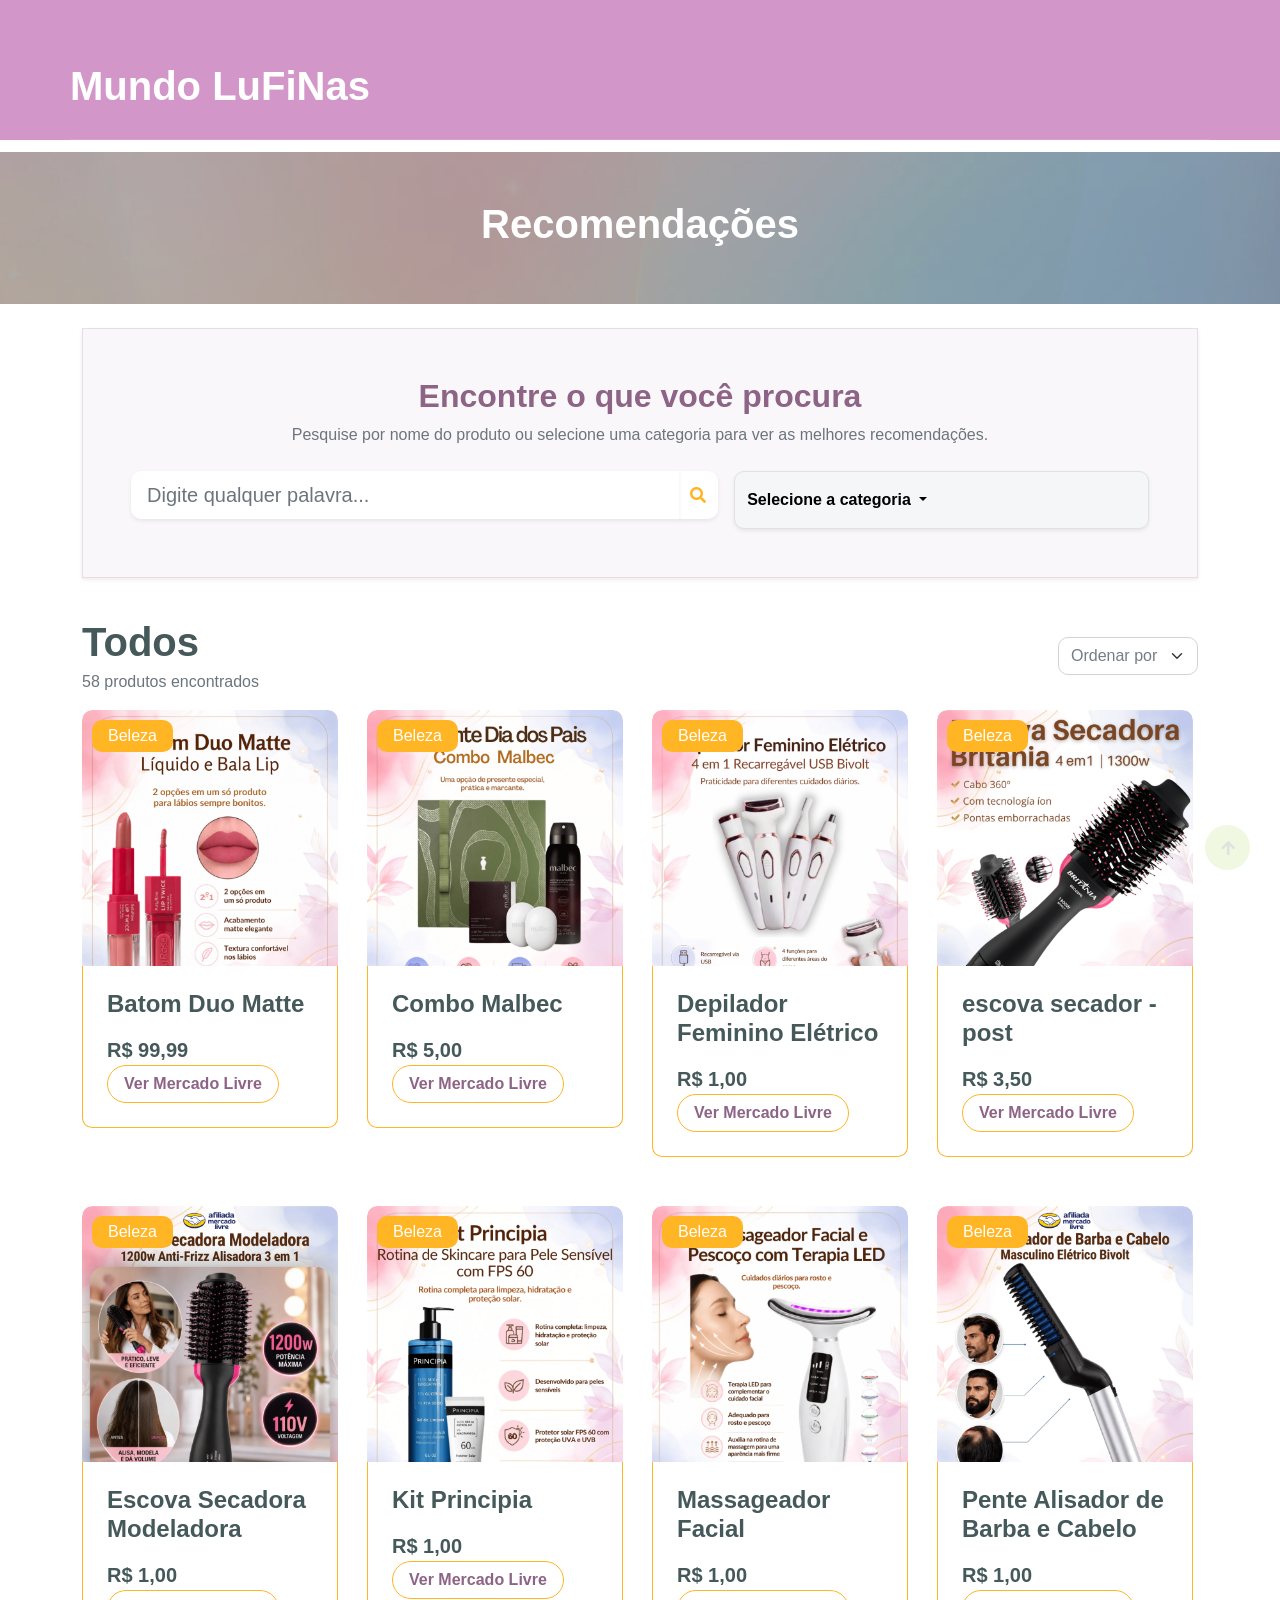
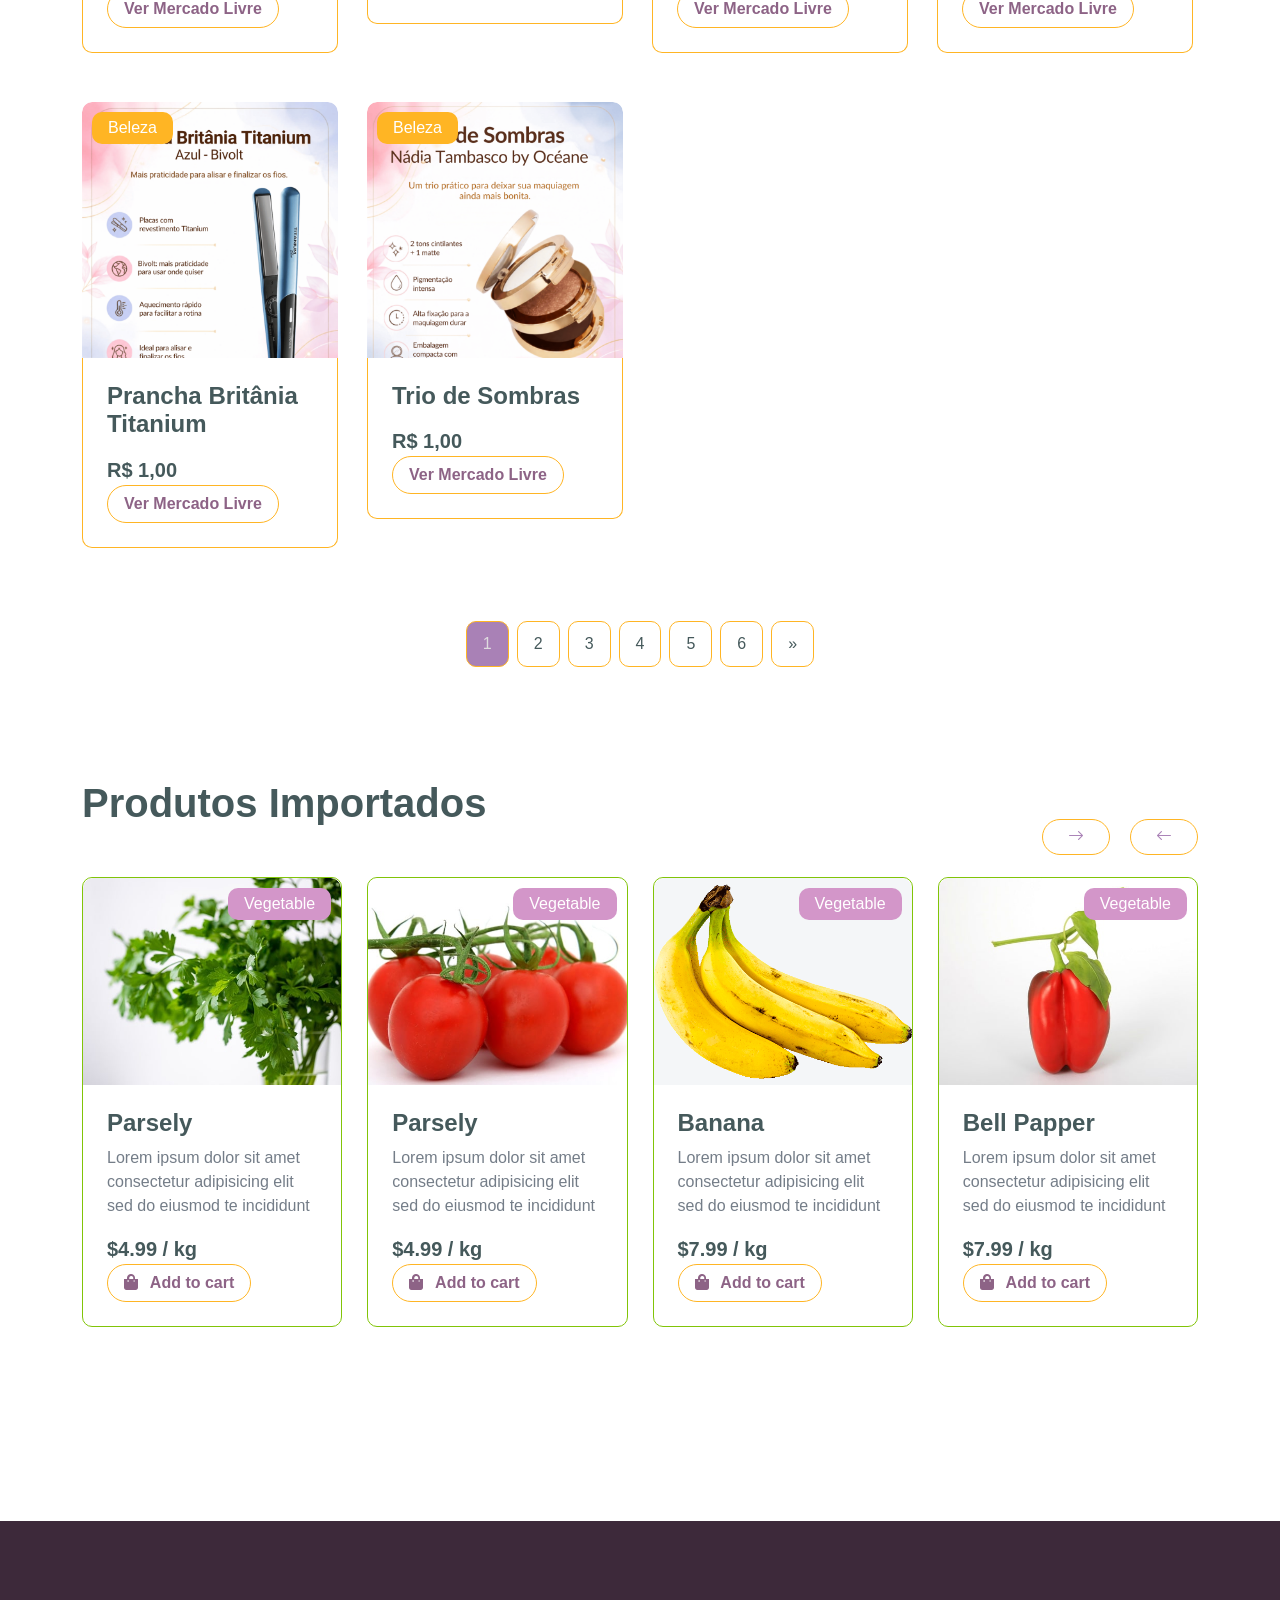
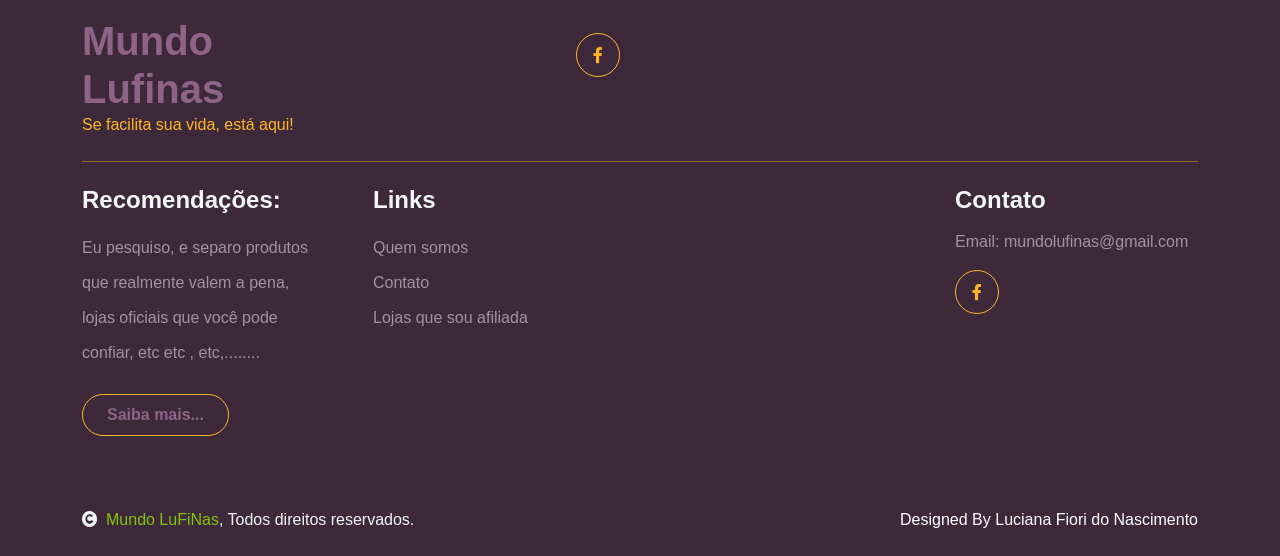
==== commit 7cfaebd8: "Add files via upload" ====
--- a/index.html
+++ b/index.html
@@ -66,74 +66,112 @@
 
 
 <!-------------------------------------------------------------------------------- AREA DE CONSULTAS -->
-            <div class="container py-5">
-
-                <div class="input-group w-50 mx-auto d-flex">
-                    <input type="text" id="campoPesquisa" class="form-control" placeholder="Digite qualquer palavra...">
-                    <span id="search-icon-1" class="input-group-text p-3"><i class="fa fa-search"></i></span>
-
-                </div>
-
-                    <p>.</p>
-
-                <div class="input-group w-50 mx-auto d-flex" >
-                    <button class="btn border px-4 py-2 dropdown-toggle"
+<div class="container py-4">
+
+    <div class="p-5 rounded-4 shadow-sm" style="background: #faf7fa; border: 1px solid #eadce7;">
+
+        <div class="text-center mb-4">
+            <h2 class="fw-bold text-rosa-escuro mb-2">Encontre o que você procura</h2>
+            <p class="text-muted mb-0">
+                Pesquise por nome do produto ou selecione uma categoria para ver as melhores recomendações.
+            </p>
+        </div>
+
+        <div class="row g-3 justify-content-center">
+
+            <div class="col-lg-7">
+                <div class="input-group">
+                    <input type="text"
+                           id="campoPesquisa"
+                           class="form-control form-control-lg border-0 shadow-sm"
+                           placeholder="Digite qualquer palavra...">
+
+                    <span class="input-group-text bg-white border-0 shadow-sm">
+                        <i class="fa fa-search text-secondary"></i>
+                    </span>
+                </div>
+            </div>
+
+            <div class="col-lg-5">
+                <div class="dropdown w-100">
+                    <button class="btn btn-light border shadow-sm dropdown-toggle w-100 text-start py-3"
                             type="button"
                             data-bs-toggle="dropdown"
                             aria-expanded="false">
-                        Selecione a Categoria que deseja consultar...
+                        Selecione a categoria
                     </button>
 
-                    <ul class="dropdown-menu">
-                        <li><a class="dropdown-item" href="index.html?cat=Todos">Todos os produtos   </a></li>
-                        <li><a class="dropdown-item" href="index.html?cat=Beleza">Beleza & Autocuidado   </a></li>
-                        <li><a class="dropdown-item" href="index.html?cat=Casa%20e%20Organiza%C3%A7%C3%A3o">Casa & Organização   </a></li>
-                        <li><a class="dropdown-item" href="index.html?cat=Cozinha">Cozinha & Acessórios   </a></li>
-                        <li><a class="dropdown-item" href="index.html?cat=Fitness%20e%20Sa%C3%BAde">Fitness & Saúde   </a></li>
-                        <li><a class="dropdown-item" href="index.html?cat=Moda%20e%20Acess%C3%B3rios">Moda & Acessórios   </a></li>
-                        <li><a class="dropdown-item" href="index.html?cat=Pets">Acessórios para Pet's   </a></li>
-                        <li><a class="dropdown-item" href="index.html?cat=Tecnologia">Tecnologia   </a></li>
-                        <li><a class="dropdown-item" href="index.html?cat=Utilidades">Utilidades   </a></li>
-                        <li><a class="dropdown-item" href="index.html?cat=Eletroeletronicos%20e%20Eletrodom%C3%A9sticos">Eletroeletrônicos   </a></li>
+                    <ul class="dropdown-menu w-100">
+                        <li><a class="dropdown-item" href="index.html?cat=Todos">Todos os produtos</a></li>
+                        <li><a class="dropdown-item" href="index.html?cat=Beleza">Beleza & Autocuidado</a></li>
+                        <li><a class="dropdown-item" href="index.html?cat=Casa%20e%20Organiza%C3%A7%C3%A3o">Casa & Organização</a></li>
+                        <li><a class="dropdown-item" href="index.html?cat=Cozinha">Cozinha & Acessórios</a></li>
+                        <li><a class="dropdown-item" href="index.html?cat=Fitness%20e%20Sa%C3%BAde">Fitness & Saúde</a></li>
+                        <li><a class="dropdown-item" href="index.html?cat=Moda%20e%20Acess%C3%B3rios">Moda & Acessórios</a></li>
+                        <li><a class="dropdown-item" href="index.html?cat=Pets">Acessórios para Pet's</a></li>
+                        <li><a class="dropdown-item" href="index.html?cat=Tecnologia">Tecnologia</a></li>
+                        <li><a class="dropdown-item" href="index.html?cat=Utilidades">Utilidades</a></li>
+                        <li><a class="dropdown-item" href="index.html?cat=Eletroeletronicos%20e%20Eletrodom%C3%A9sticos">Eletroeletrônicos</a></li>
                     </ul>
-                </div>    
-                
-            </div>
+                </div>
+            </div>
+
+        </div>
+
+    </div>
+
+</div>
 
 
  <!--------------------------------------------------------------------------------------------------------------------- pesquisa geral -->
-        <div class="container-fluid fruite py-5">
-            <div class="container py-5">
-                <h1 class="mb-4" id="tituloCategoria">Todos</h1>
-                <div class="row g-4">
-
-                    <p id="quantidadeProdutos"></p>
-
-                    <div class="col-lg-12">
-                        <div id="catalogo" class="row g-4"></div>
-                                             
-                            <div class="col-12">
-                                <div class="pagination d-flex justify-content-center mt-5">
-                                    <a href="#" class="rounded">&laquo;</a>
-                                    <a href="#" class="active rounded">1</a>
-                                    <a href="#" class="rounded">2</a>
-                                    <a href="#" class="rounded">3</a>
-                                    <a href="#" class="rounded">4</a>
-                                    <a href="#" class="rounded">5</a>
-                                    <a href="#" class="rounded">6</a>
-                                    <a href="#" class="rounded">&raquo;</a>
-                                </div>
-                            </div>
-
-                        </div>
-                    </div>
-
-                </div>
-                
-            </div>
-            
-        </div>
-        <!-- Fruits Shop End-->
+<!-- Catálogo -->
+<div class="container-fluid fruite py-3">
+    <div class="container">
+
+        <!-- Cabeçalho dos resultados -->
+        <div class="d-flex justify-content-between align-items-center flex-wrap mb-3">
+
+            <div>
+                <h1 class="mb-1" id="tituloCategoria">Todos</h1>
+                <p id="quantidadeProdutos" class="text-muted mb-0">
+                    0 produtos encontrados
+                </p>
+            </div>
+
+            <div class="mt-3 mt-md-0">
+                <select id="ordenacao" class="form-select">
+                    <option value="relevancia">Ordenar por</option>
+                    <option value="menor-preco">Menor preço</option>
+                    <option value="maior-preco">Maior preço</option>
+                    <option value="az">Nome (A–Z)</option>
+                    <option value="za">Nome (Z–A)</option>
+                </select>
+            </div>
+
+        </div>
+
+        <!-- Produtos -->
+        <div id="catalogo" class="row g-4">
+            <!-- Os produtos serão inseridos aqui pelo JavaScript -->
+        </div>
+
+        <!-- Paginação -->
+        <div class="col-12">
+            <div class="pagination d-flex justify-content-center mt-5">
+                <a href="#" class="rounded">&laquo;</a>
+                <a href="#" class="active rounded">1</a>
+                <a href="#" class="rounded">2</a>
+                <a href="#" class="rounded">3</a>
+                <a href="#" class="rounded">4</a>
+                <a href="#" class="rounded">5</a>
+                <a href="#" class="rounded">6</a>
+                <a href="#" class="rounded">&raquo;</a>
+            </div>
+        </div>
+
+    </div>
+</div>
+<!-- Catálogo End -->
 
 
 
--- a/css/style.css
+++ b/css/style.css
@@ -7,6 +7,7 @@
     --bs-success: #8decc0;
     --bs-danger: #dc3545;
     --bg-escuro: #3d293a;
+    --bg-rosa-top: #d396c9;
 
 }
 
@@ -14,6 +15,7 @@
     background-color: #d396c9 ;
 }
 
+
 .bg-escuro {
     background-color: #3d293a ;
 }
@@ -22,6 +24,9 @@
     color: #eb08c5;
 }
 
+.text-branco {
+    color: #ffffff;
+}
 
 .text-cinza-escuro {
     color: #6b606b;
@@ -138,14 +143,15 @@
 /*** Topbar Start ***/
 .fixed-top {
     transition: 0.5s;
-    background: var(--bs-white);
+    background: var( --bg-rosa-top);
     border: 0;
     
 }
 
 .topbar {
     padding: 20px;
-    border-radius: 230px 100px;
+    border-radius: 0px 0px;
+    width: 100%;
     
 
 }
@@ -231,7 +237,7 @@
     transform: rotateX(0deg);
     visibility: visible;
     background: var(--bs-light) !important;
-    border-radius: 10px !important;
+    
     transition: .5s;
     opacity: 1;
 }
@@ -365,7 +371,7 @@
 
 .fruite .fruite-item {
     height: auto;
-    margin-right: 15px;
+    margin-right: 5px;
     margin-bottom: 25px;
     transition: 0.05s;
 }
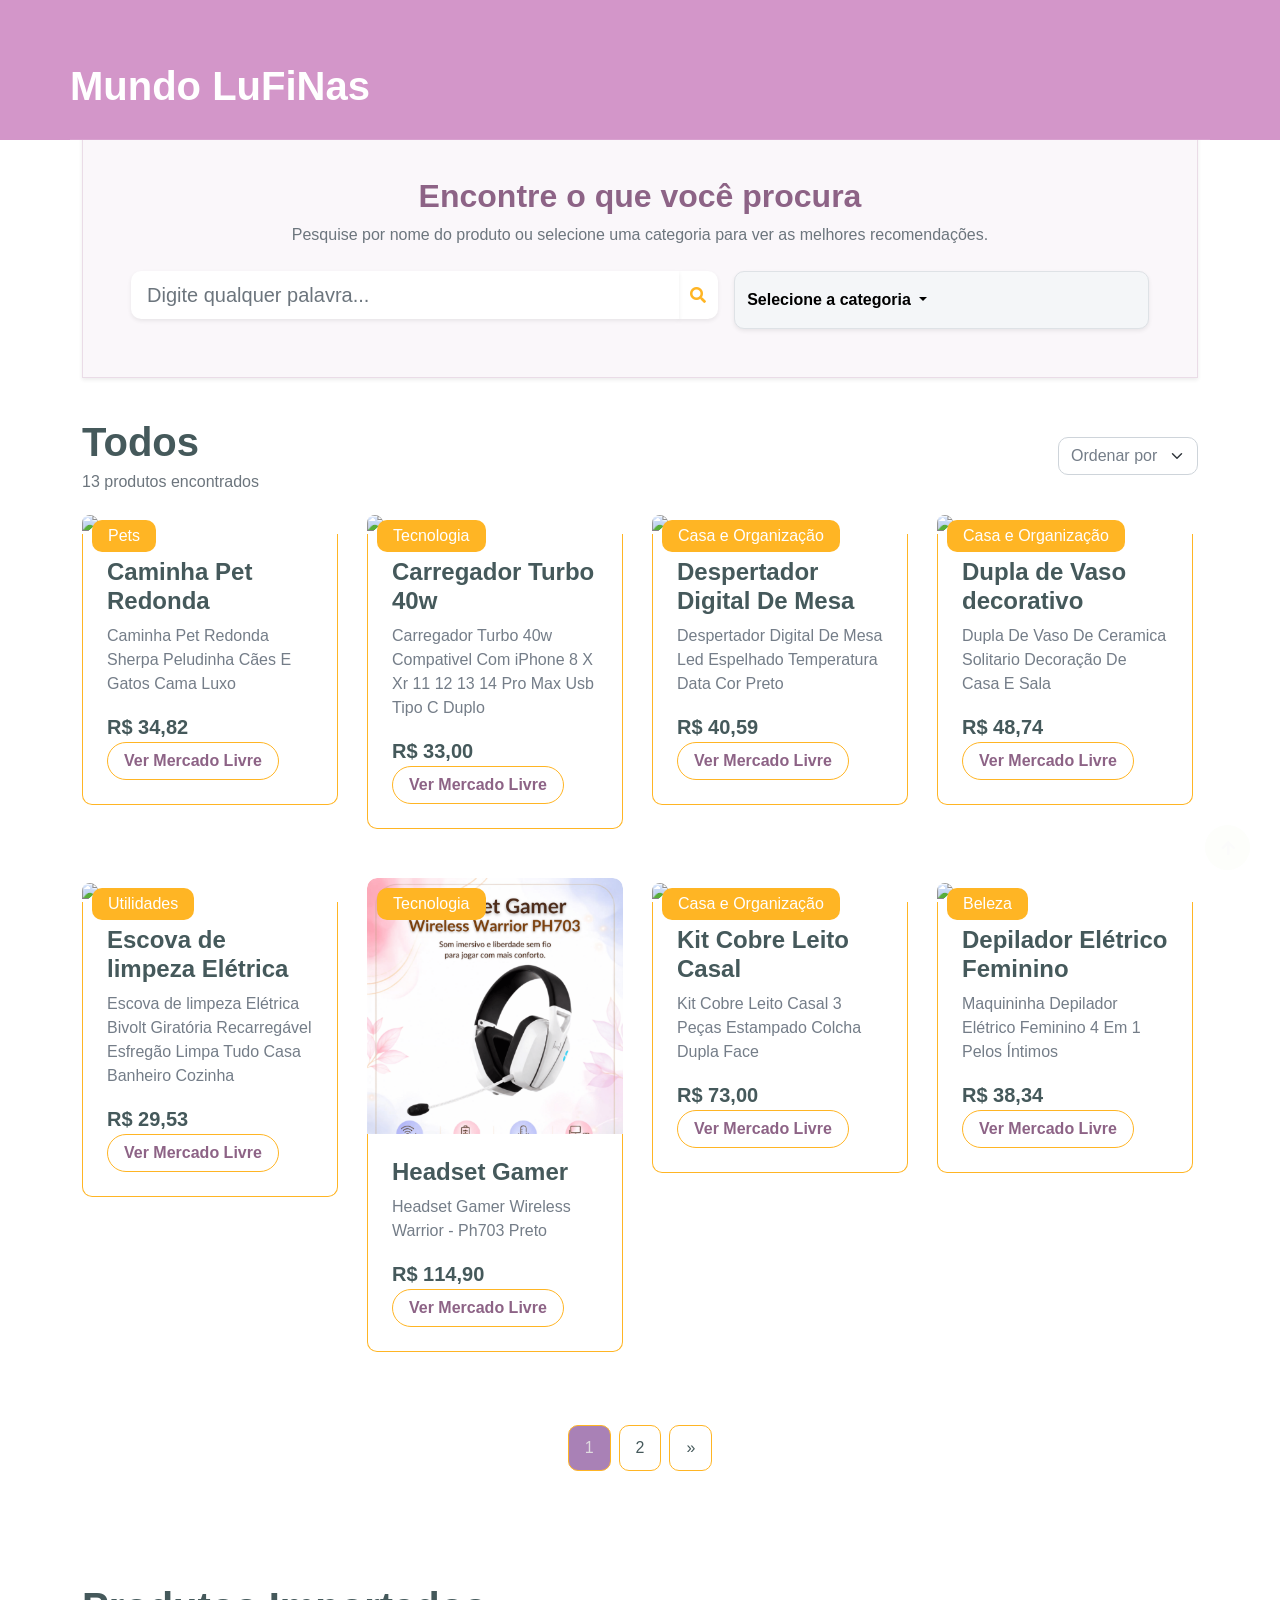
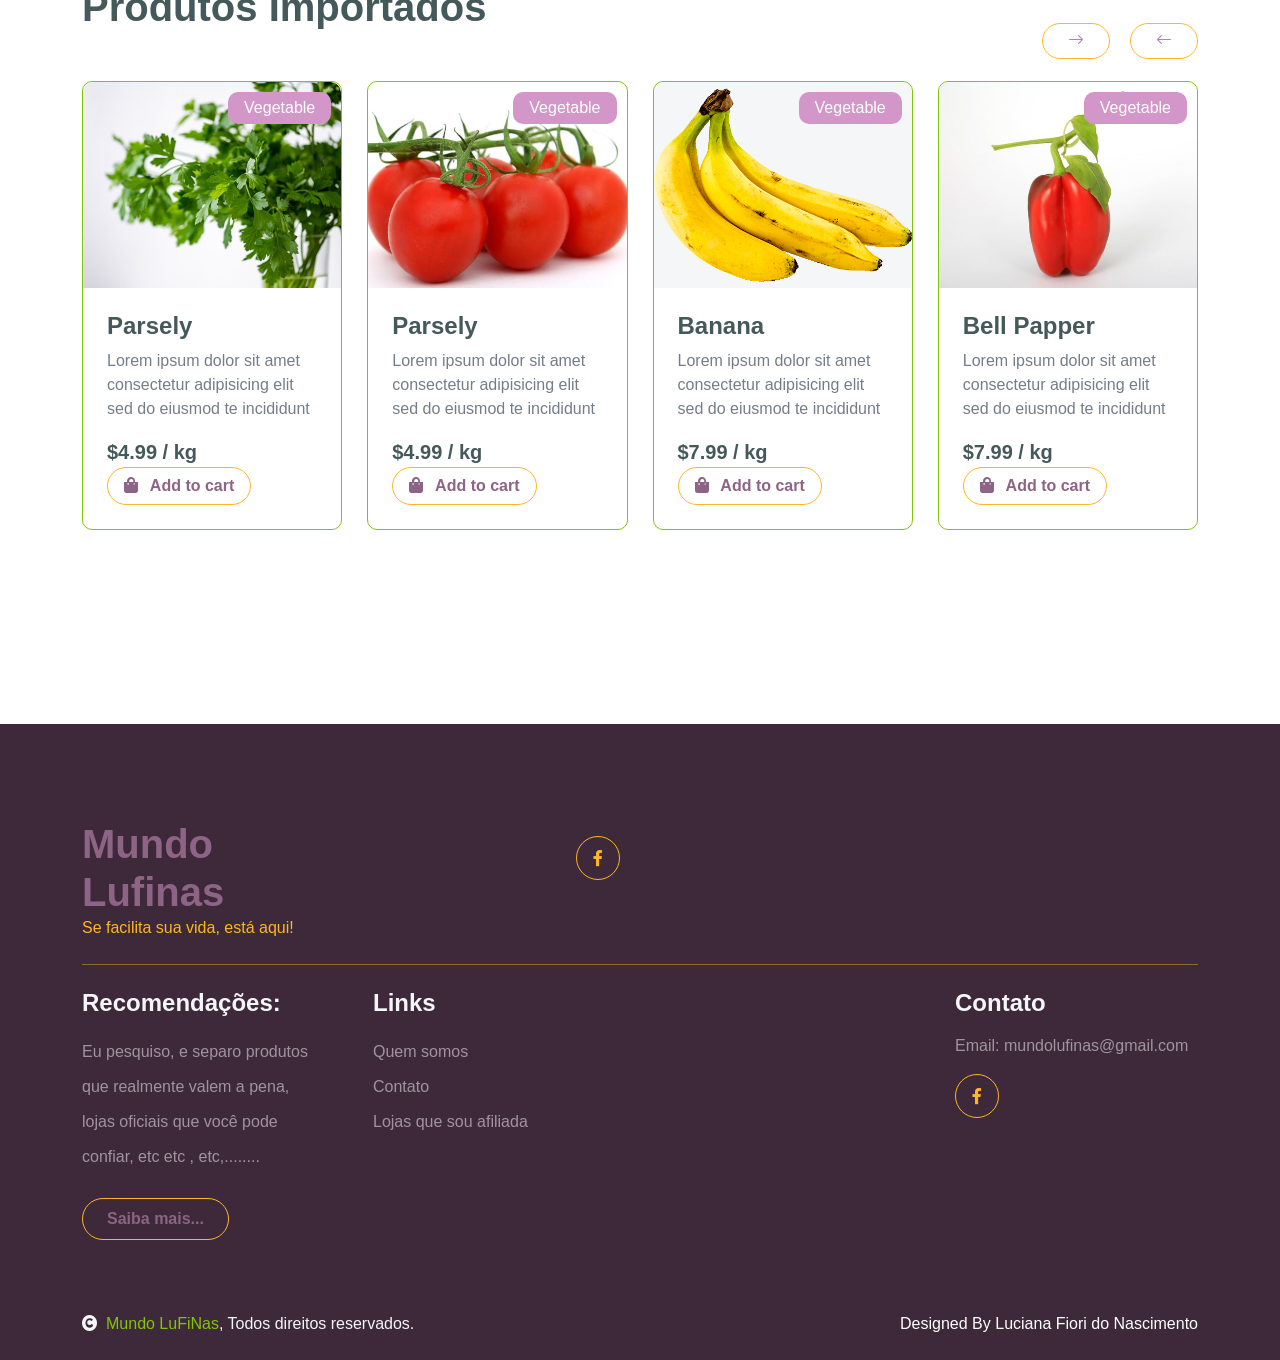
==== commit 060facce: "Add files via upload" ====
--- a/index.html
+++ b/index.html
@@ -55,11 +55,8 @@
         </div>
         <!-- Navbar End -->
         <!-- Single Page Header start -->
-        <div class="container-fluid page-header py-5">
-            <h1 class="text-center text-white display-6">Recomendações</h1>
-            <ol class="breadcrumb justify-content-center mb-0">
-                <li class="breadcrumb-item active text-white"></li>
-            </ol>
+        <div class="container-fluid py-5">
+            <h1 class="text-center text-white display-6"></h1>
         </div>
         <!-- Single Page Header End -->
 
--- a/css/style.css
+++ b/css/style.css
@@ -237,7 +237,7 @@
     transform: rotateX(0deg);
     visibility: visible;
     background: var(--bs-light) !important;
-    
+    border-radius: 10px !important;
     transition: .5s;
     opacity: 1;
 }
